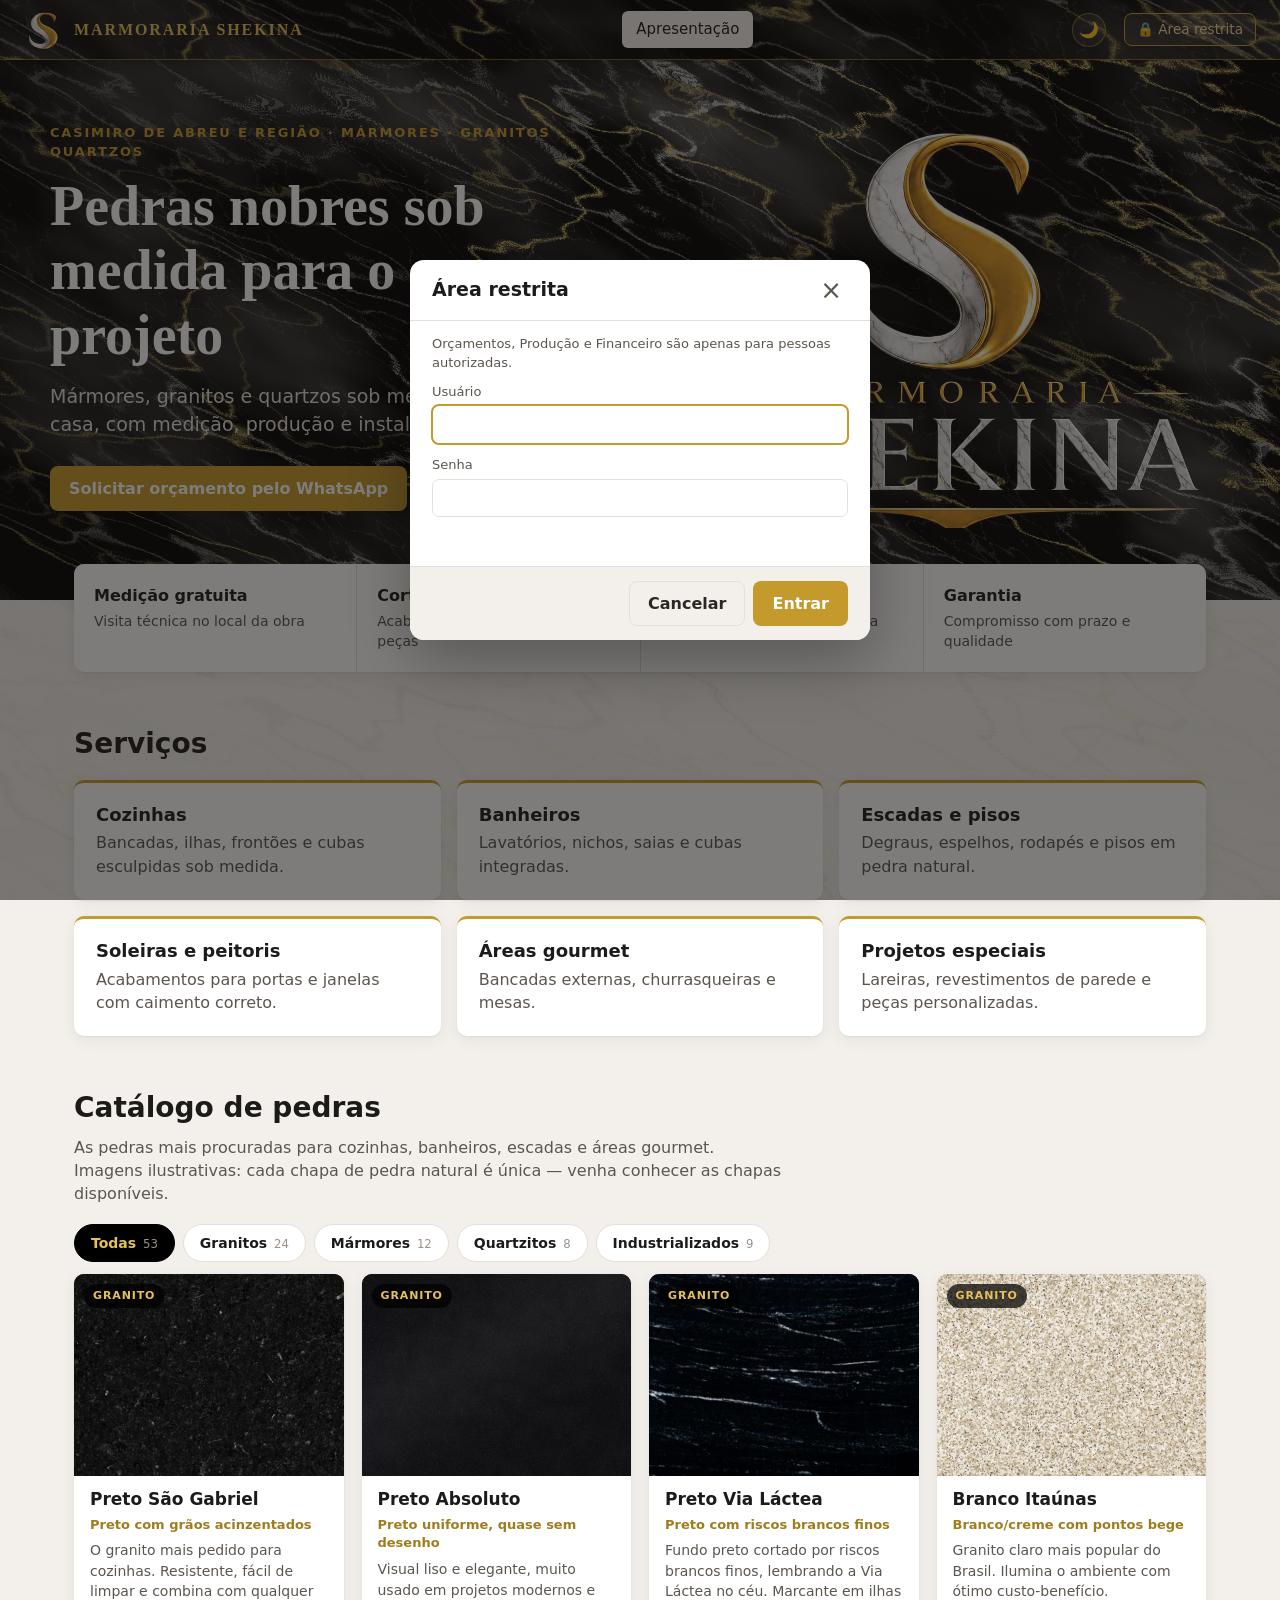
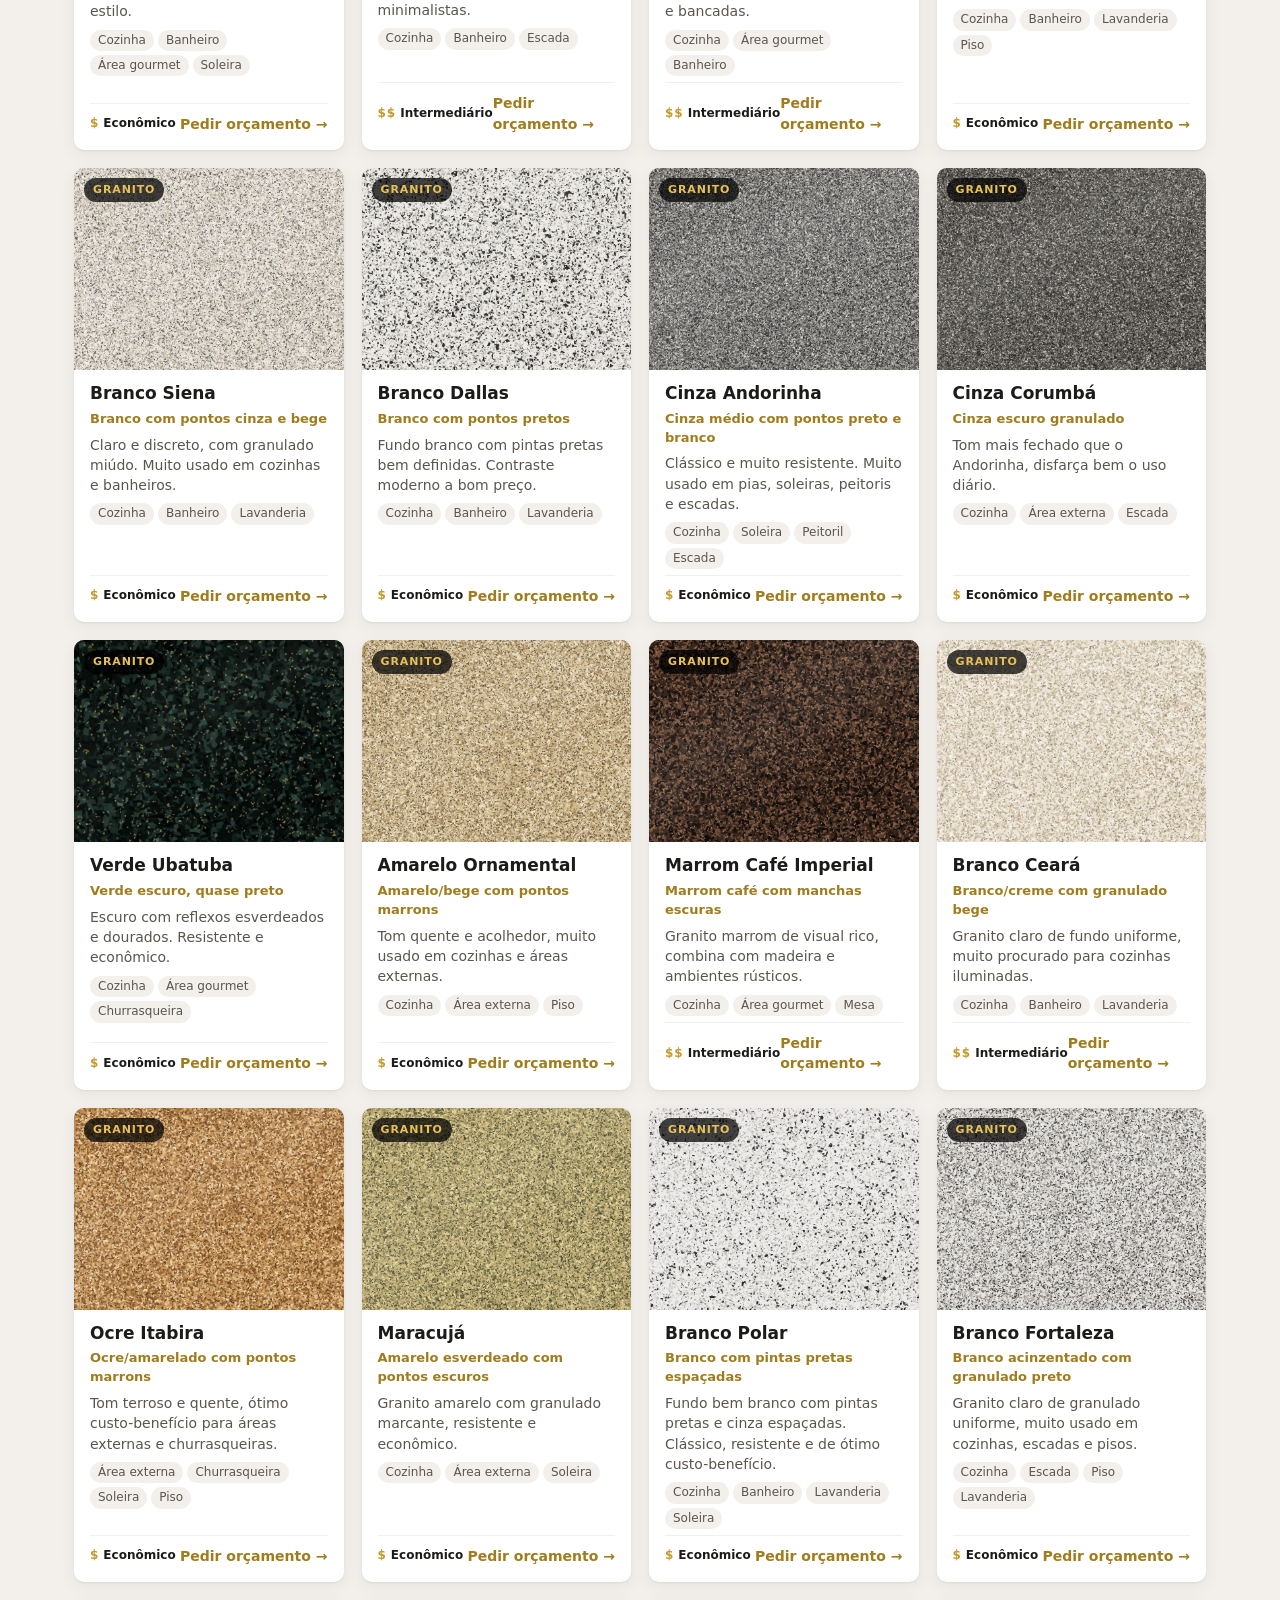
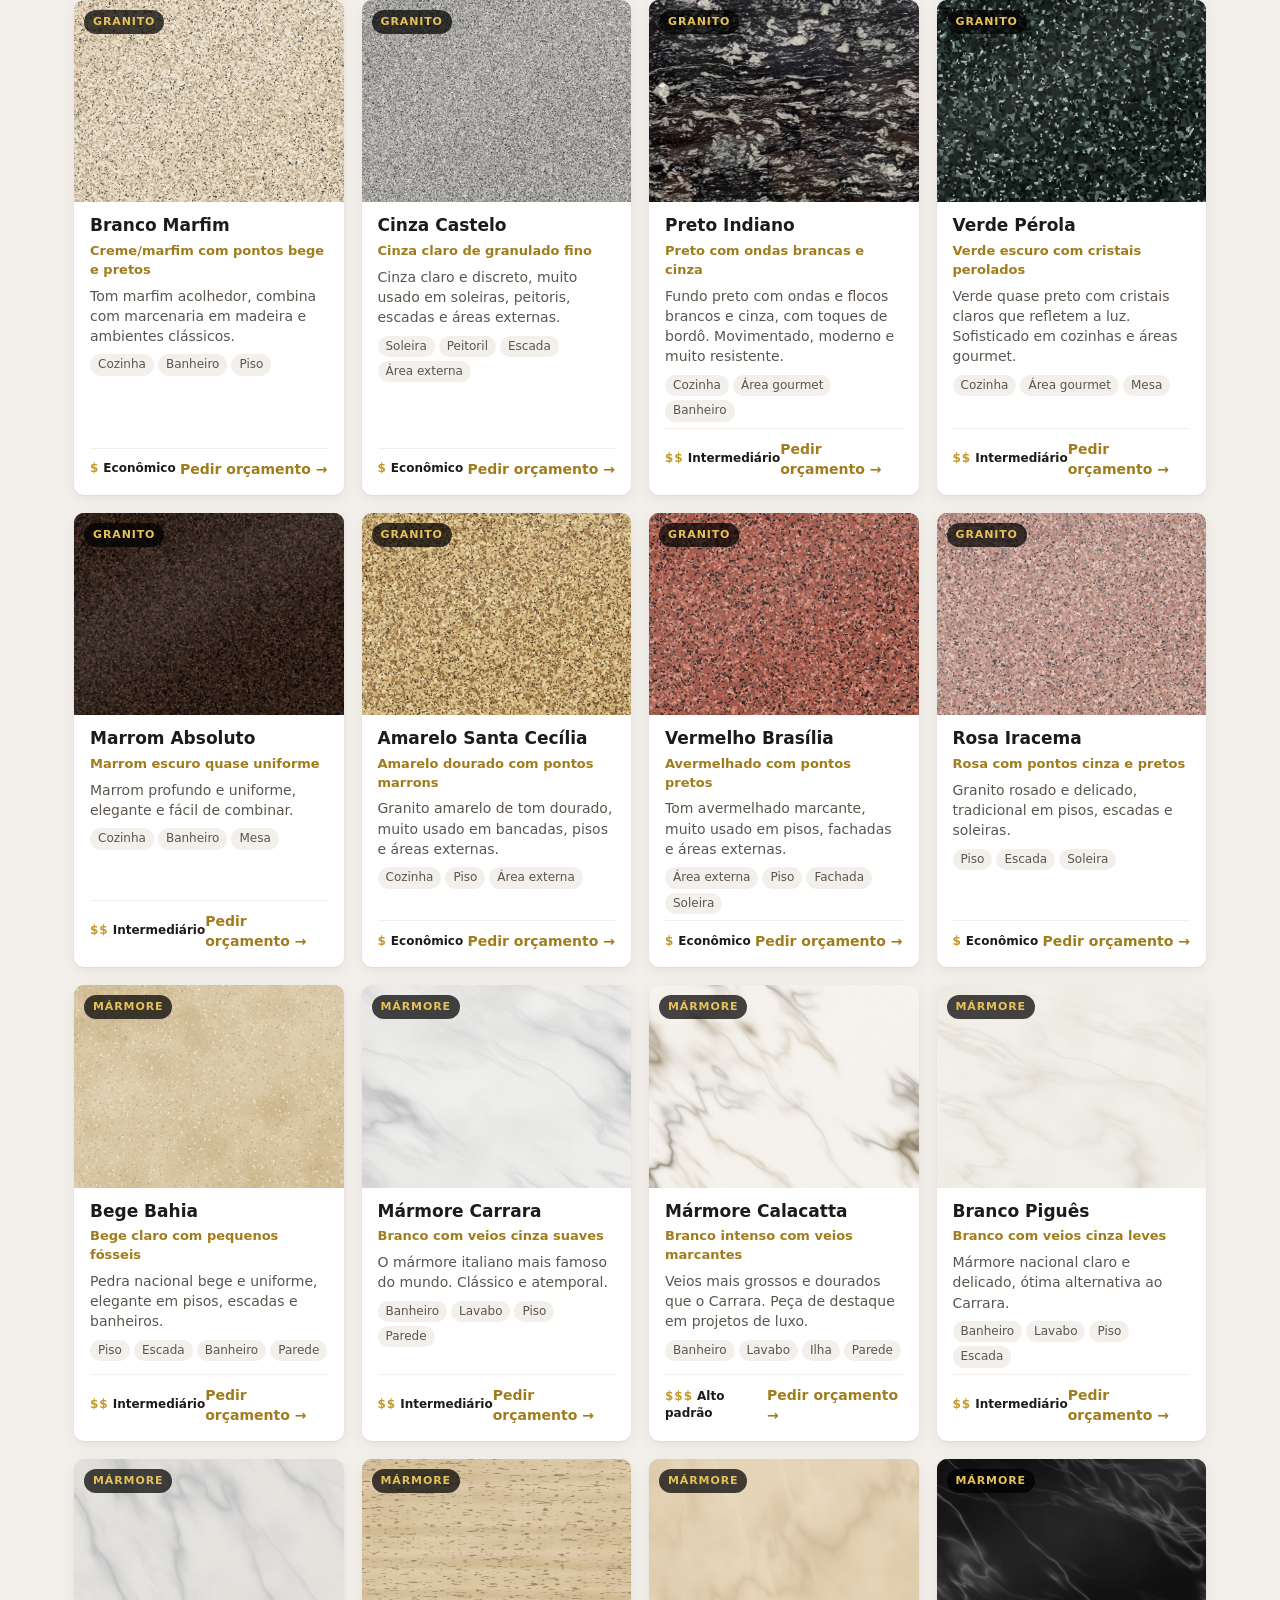
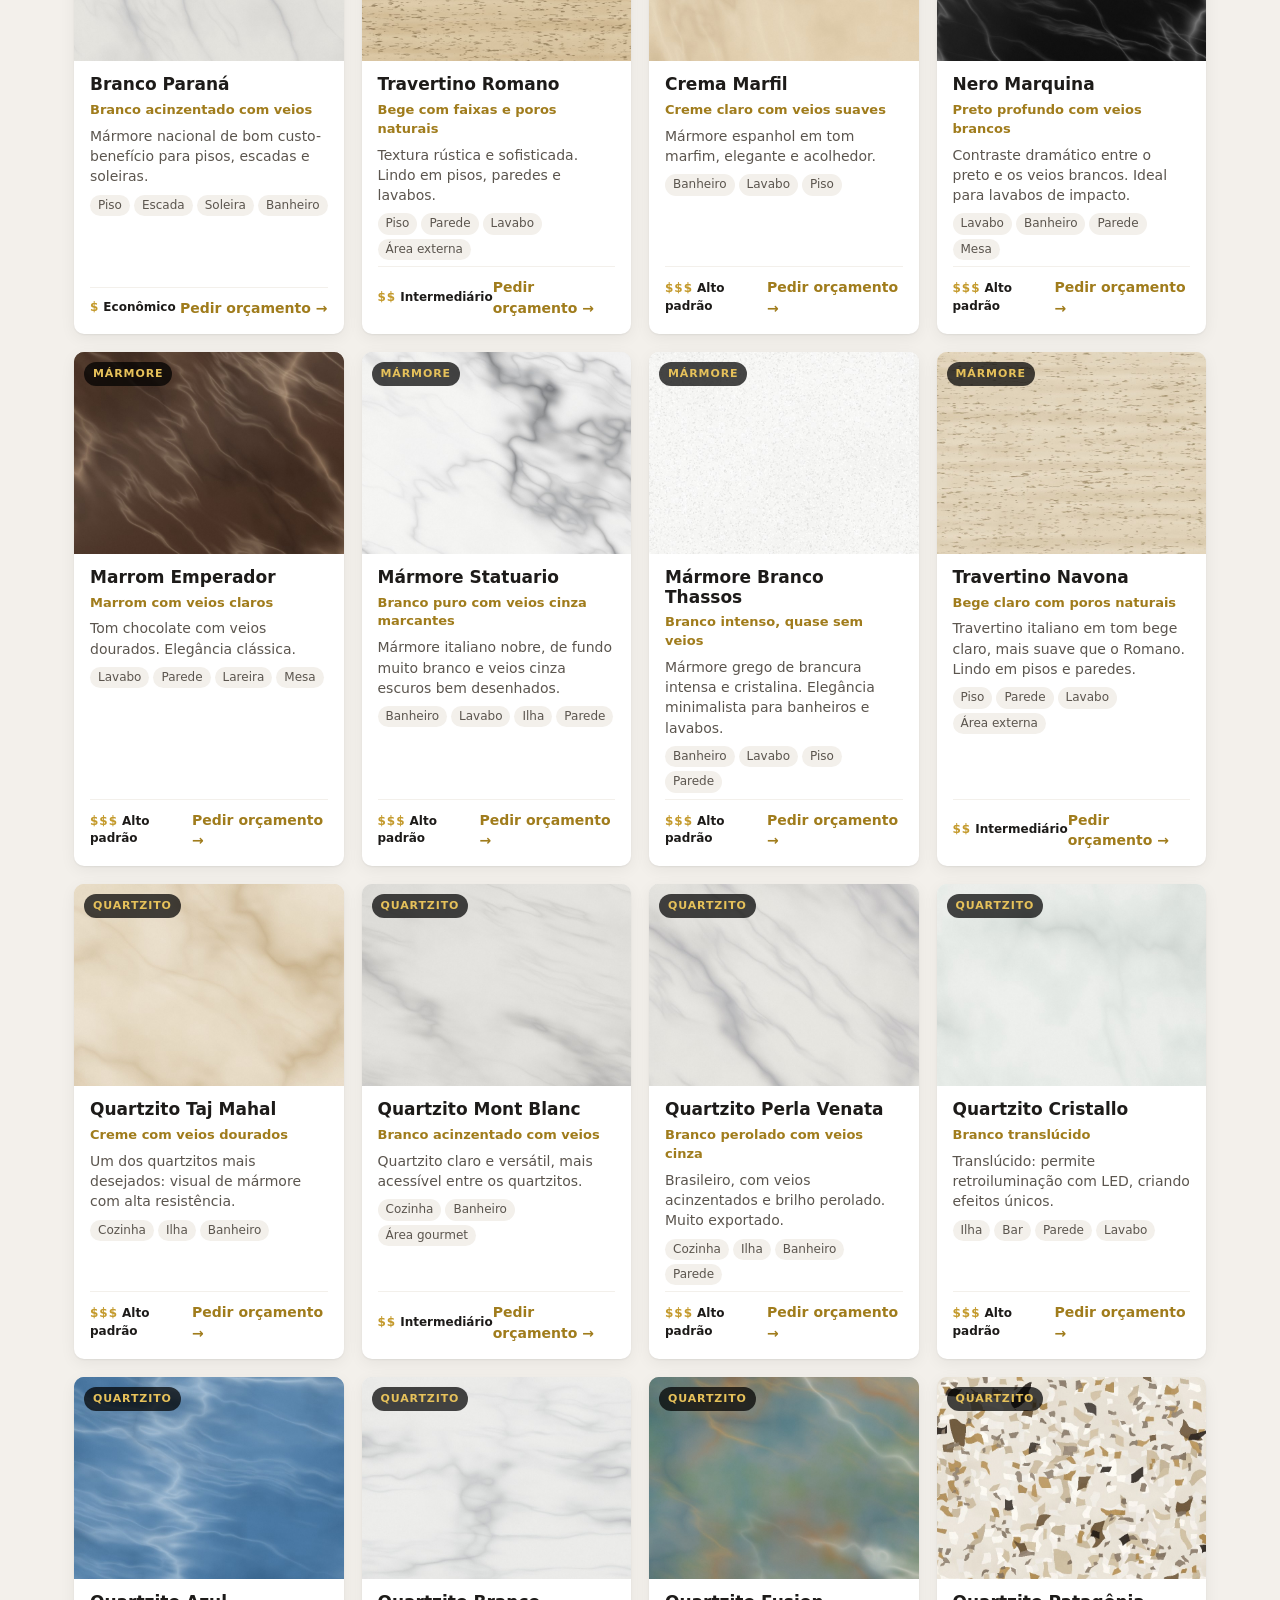
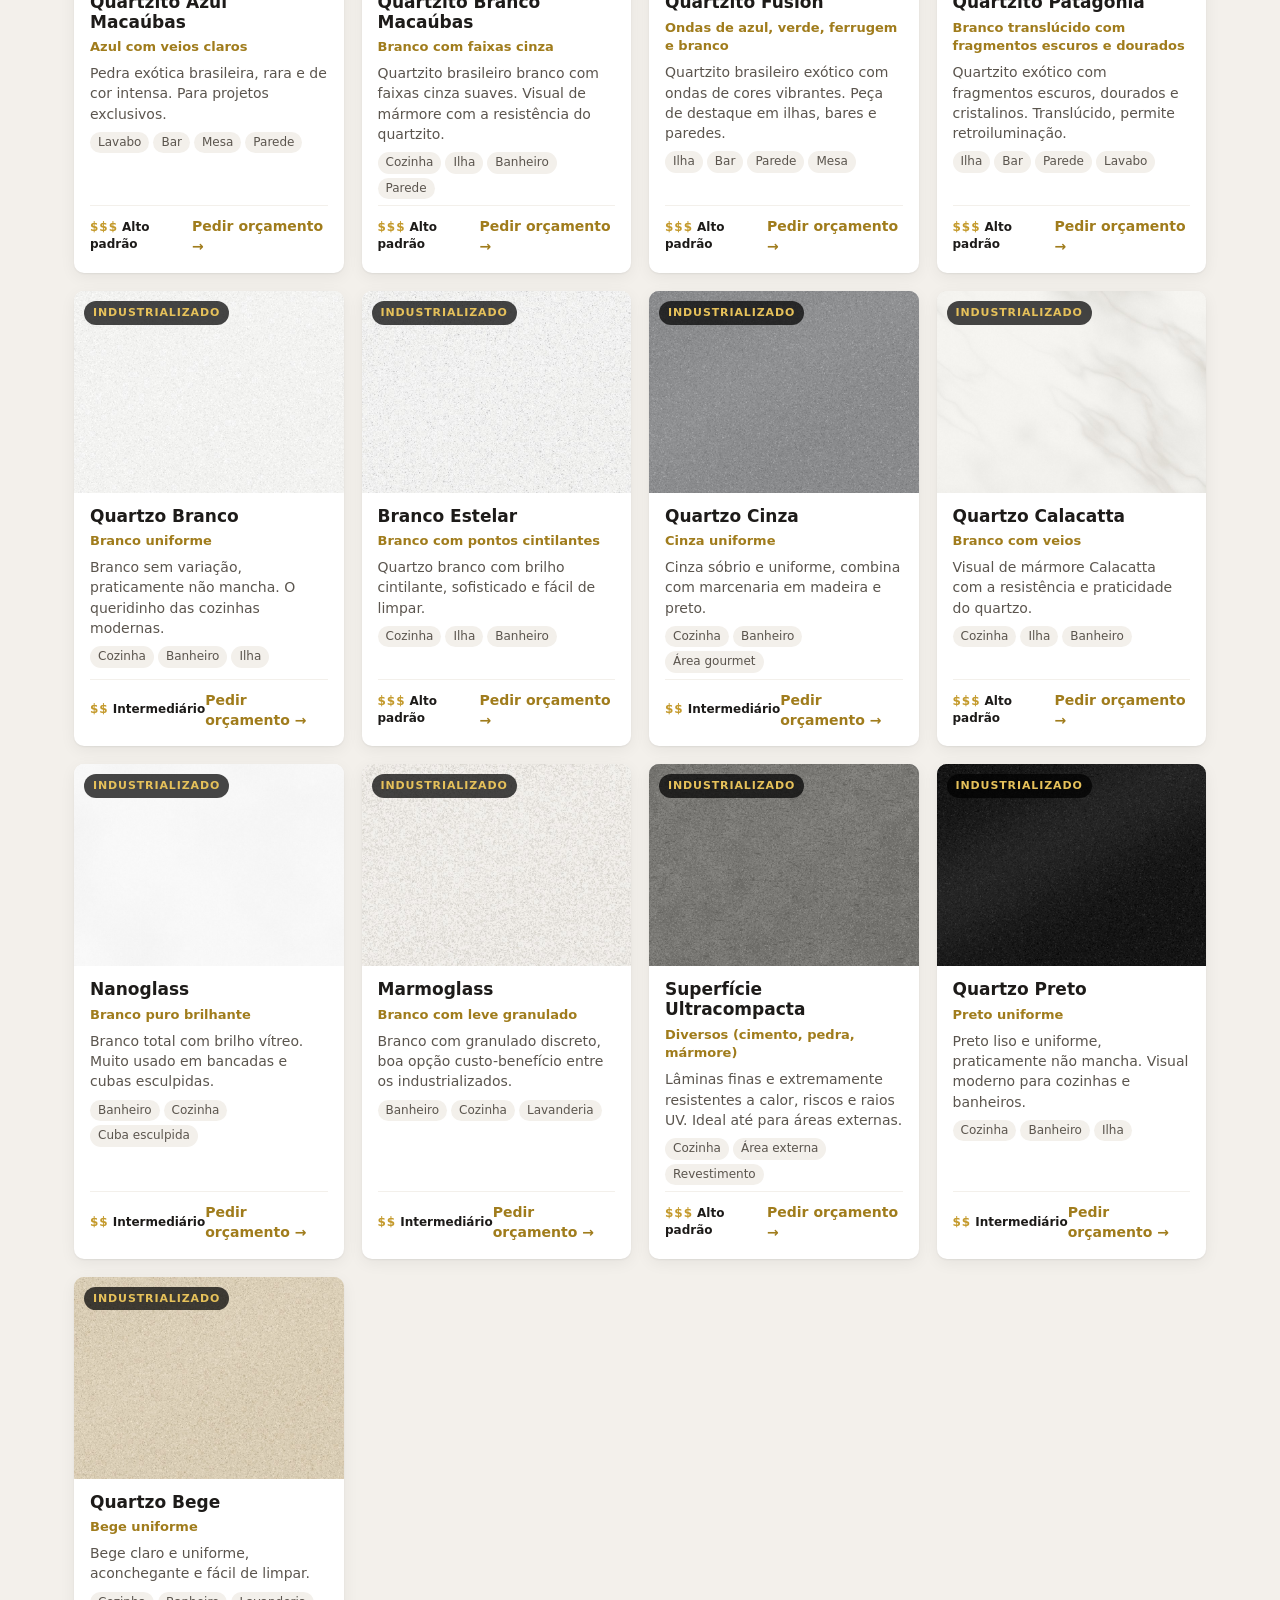
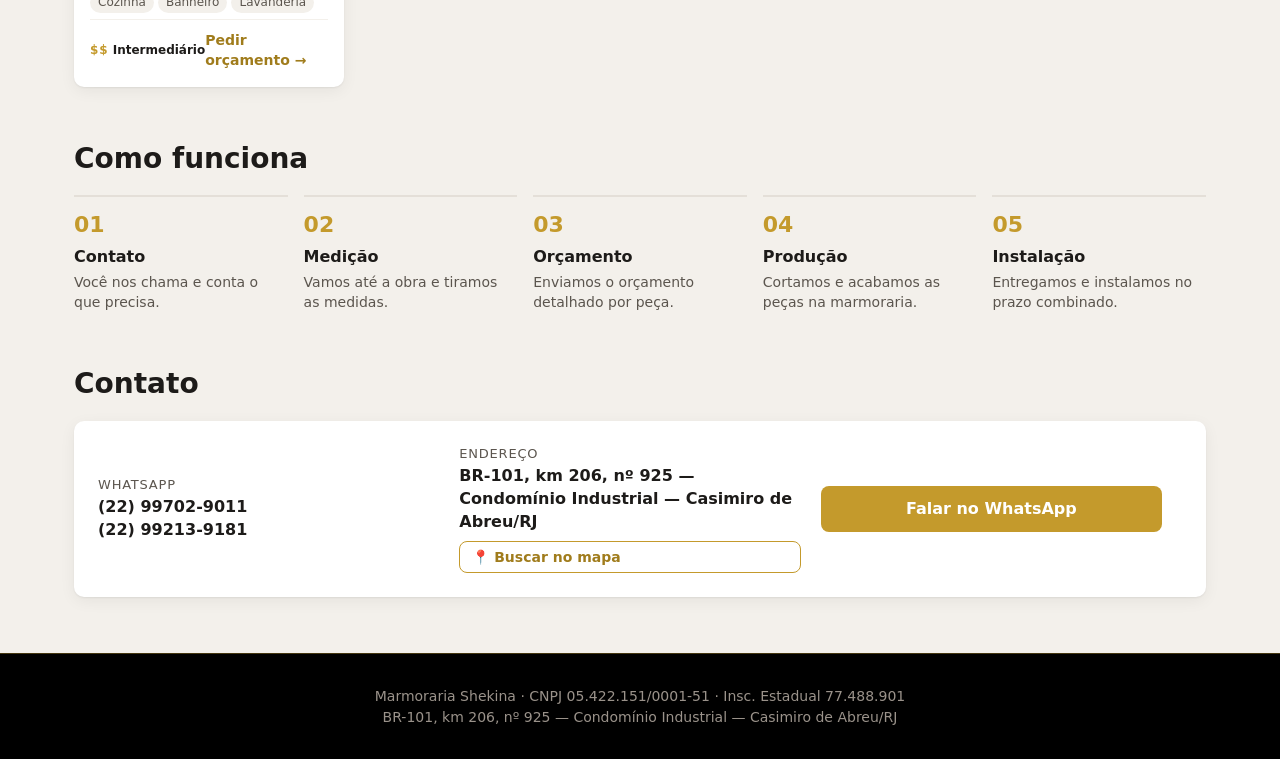
==== sistema/index.html @ dfcdce70 "Serviços interativos com fotos de obras" ====
<!doctype html>
<html lang="pt-BR">
<head>
  <meta charset="utf-8">
  <!-- quem chegar por http:// vai para o endereço seguro (https): o login nunca trafega sem cadeado -->
  <script>if (location.protocol === 'http:' && /marmorariashekina\.com\.br$/.test(location.hostname)) location.replace('https://' + location.host + location.pathname + location.search + location.hash);</script>
  <meta name="viewport" content="width=device-width, initial-scale=1">
  <title>Marmoraria Shekina — Sistema</title>
  <meta name="robots" content="noindex, nofollow">
  <!-- entrada pelo site: já abre a área restrita (pede login se precisar) -->
  <script>
    addEventListener('load', () => {
      if (location.hash) return;
      acessoPronto.then(() => {
        if (location.hash) return;
        if (usuarioAtual()) location.hash = '#orcamentos';
        else pedirLogin('orcamentos');
      });
    });
  </script>
  <!-- versão desta publicação (o publicar.ps1 troca 'dev' pelo número da versão) -->
  <script>window.VERSAO_SISTEMA = '20261118160238';</script>
  <!-- tema claro/escuro: aplica antes de desenhar a página (sem piscar). Sem escolha salva, segue o computador -->
  <script>
    (() => {
      let t = null;
      try { t = localStorage.getItem('marmoraria.tema'); } catch {}
      if (t !== 'claro' && t !== 'escuro') t = matchMedia('(prefers-color-scheme: dark)').matches ? 'escuro' : 'claro';
      document.documentElement.dataset.tema = t;
    })();
  </script>
  <link rel="icon" href="logo-s.png">
  <link rel="stylesheet" href="styles.css?v=20261118160238">
</head>
<body>
  <header class="topbar">
    <div class="brand"><img src="logo-s.png" alt="" class="brand-logo"><span data-cfg="nome"></span></div>
    <nav class="tabs">
      <a href="#apresentacao" data-tab="apresentacao">Apresentação</a>
      <a href="#orcamentos" data-tab="orcamentos" data-restrito hidden>Orçamentos</a>
      <a href="#producao" data-tab="producao" data-restrito hidden>Produção</a>
      <a href="#financeiro" data-tab="financeiro" data-restrito hidden>Financeiro</a>
    </nav>
    <div class="topo-dir">
      <button type="button" class="tema-btn" id="btn-tema" aria-label="Alternar modo claro/escuro"></button>
      <div class="conta" id="conta"></div>
    </div>
  </header>

  <main>
    <!-- ===================== APRESENTAÇÃO ===================== -->
    <section id="apresentacao" class="view">
      <div class="hero">
        <div class="hero-inner">
        <div class="hero-txt">
          <p class="eyebrow">Casimiro de Abreu e região · Mármores · Granitos · Quartzos</p>
          <h1>Pedras nobres sob medida para o seu projeto</h1>
          <p class="lead" data-cfg="slogan"></p>
          <div class="hero-cta">
            <a class="btn btn-gold" data-whatsapp target="_blank" rel="noopener">Solicitar orçamento pelo WhatsApp</a>
            <button class="btn btn-ghost" data-scroll="materiais">Ver materiais</button>
          </div>
        </div>
        <img class="hero-logo" src="logo.jpg" alt="Marmoraria Shekina">
        </div>
      </div>

      <div class="wrap">
        <div class="diferenciais">
          <div><strong>Medição gratuita</strong><span>Visita técnica no local da obra</span></div>
          <div><strong>Corte de precisão</strong><span>Acabamento fino em todas as peças</span></div>
          <div><strong>Instalação própria</strong><span>Equipe treinada e de confiança</span></div>
          <div><strong>Garantia</strong><span>Compromisso com prazo e qualidade</span></div>
        </div>

        <h2 class="sec-title">Serviços</h2>
        <div class="cards">
          <article class="card"><h3>Cozinhas</h3><p>Bancadas, ilhas, frontões e cubas esculpidas sob medida.</p></article>
          <article class="card"><h3>Banheiros</h3><p>Lavatórios, nichos, saias e cubas integradas.</p></article>
          <article class="card"><h3>Escadas e pisos</h3><p>Degraus, espelhos, rodapés e pisos em pedra natural.</p></article>
          <article class="card"><h3>Soleiras e peitoris</h3><p>Acabamentos para portas e janelas com caimento correto.</p></article>
          <article class="card"><h3>Áreas gourmet</h3><p>Bancadas externas, churrasqueiras e mesas.</p></article>
          <article class="card"><h3>Projetos especiais</h3><p>Lareiras, revestimentos de parede e peças personalizadas.</p></article>
        </div>

        <h2 class="sec-title" id="materiais">Catálogo de pedras</h2>
        <p class="sec-sub">As pedras mais procuradas para cozinhas, banheiros, escadas e áreas gourmet. Imagens ilustrativas: cada chapa de pedra natural é única — venha conhecer as chapas disponíveis.</p>
        <div class="chips" id="cat-filtros"></div>
        <p class="cat-info" id="cat-info"></p>
        <div class="catalogo" id="catalogo"></div>

        <h2 class="sec-title">Como funciona</h2>
        <ol class="passos">
          <li><strong>Contato</strong><span>Você nos chama e conta o que precisa.</span></li>
          <li><strong>Medição</strong><span>Vamos até a obra e tiramos as medidas.</span></li>
          <li><strong>Orçamento</strong><span>Enviamos o orçamento detalhado por peça.</span></li>
          <li><strong>Produção</strong><span>Cortamos e acabamos as peças na marmoraria.</span></li>
          <li><strong>Instalação</strong><span>Entregamos e instalamos no prazo combinado.</span></li>
        </ol>

        <h2 class="sec-title">Contato</h2>
        <div class="contato">
          <div><span>WhatsApp</span><div id="lista-whats" class="lista-whats"></div></div>
          <div id="contato-email"><span>E-mail</span><strong data-cfg="email"></strong></div>
          <div><span>Endereço</span><strong data-cfg="endereco"></strong><a class="link-mapa" id="link-mapa-empresa" target="_blank" rel="noopener" title="Abre o endereço no Google Maps">📍 Buscar no mapa</a></div>
          <a class="btn btn-gold" data-whatsapp target="_blank" rel="noopener">Falar no WhatsApp</a>
        </div>
      </div>
      <footer class="rodape"><span data-cfg="nome"></span> · <span data-cfg="cnpj"></span> · <span data-cfg="ie"></span><br><span data-cfg="endereco"></span></footer>
    </section>

    <!-- ===================== ORÇAMENTOS ===================== -->
    <section id="orcamentos" class="view wrap" hidden>
      <div class="page-head">
        <h2>Orçamentos</h2>
        <div class="head-acoes">
          <button class="btn btn-ghost-dark" id="btn-precos">Tabela de preços</button>
          <button class="btn btn-gold" id="btn-novo">+ Novo orçamento</button>
        </div>
      </div>

      <div class="kpis" id="orc-kpis"></div>

      <div class="toolbar">
        <input type="search" id="busca" placeholder="Buscar por cliente ou nº">
        <select id="filtro-status">
          <option value="">Todos os status</option>
          <option value="pendente">Em aberto</option>
          <option value="vendido">Vendidos</option>
          <option value="recusado">Recusados</option>
        </select>
      </div>

      <div class="table-wrap">
        <table class="tabela">
          <thead><tr><th>Nº</th><th>Cliente</th><th>Data</th><th>Validade</th><th class="num">Valor</th><th>Status</th><th></th></tr></thead>
          <tbody id="orc-body"></tbody>
        </table>
      </div>

      <div class="backup">
        <button class="btn btn-ghost-dark" id="btn-exportar">Exportar backup</button>
        <label class="btn btn-ghost-dark">Importar backup<input type="file" id="inp-importar" accept=".json" hidden></label>
      </div>
    </section>

    <!-- ===================== PRODUÇÃO ===================== -->
    <section id="producao" class="view wrap wrap-largo" hidden>
      <div class="page-head">
        <h2>Produção <small>— obras vendidas</small></h2>
        <label class="check"><input type="checkbox" id="prod-instaladas"> Mostrar obras instaladas</label>
      </div>
      <div class="kanban" id="kanban"></div>
    </section>

    <!-- ===================== FINANCEIRO ===================== -->
    <section id="financeiro" class="view wrap" hidden>
      <div class="page-head">
        <h2>Financeiro <small>— apenas obras vendidas</small></h2>
        <div class="periodo">
          <label>Período <input type="month" id="fin-mes"></label>
          <button class="btn-sm" id="fin-limpar">Todo o período</button>
        </div>
      </div>

      <div class="kpis" id="fin-kpis"></div>

      <h3 class="sub-title">Obras vendidas</h3>
      <div class="table-wrap">
        <table class="tabela">
          <thead><tr><th>Nº</th><th>Cliente</th><th>Venda</th><th>Entrega</th><th class="num">Valor</th><th class="num">Recebido</th><th class="num">Saldo</th><th>Obra</th><th></th></tr></thead>
          <tbody id="fin-body"></tbody>
        </table>
      </div>

      <h3 class="sub-title">Parcelas a receber</h3>
      <div class="table-wrap">
        <table class="tabela">
          <thead><tr><th>Vencimento</th><th>Cliente</th><th>Parcela</th><th class="num">Valor</th><th></th></tr></thead>
          <tbody id="receber-body"></tbody>
        </table>
      </div>
    </section>
  </main>

  <!-- ===================== DIALOG: ORÇAMENTO ===================== -->
  <dialog id="dlg-orc" class="dlg dlg-lg">
    <form id="form-orc">
      <header class="dlg-head"><h3 id="orc-titulo">Novo orçamento</h3><button type="button" class="x" data-fechar>×</button></header>
      <div class="dlg-body">
        <fieldset>
          <legend>Cliente</legend>
          <div class="grid4">
            <label class="span2">Nome *<input id="c-nome" required></label>
            <label>Telefone<input id="c-telefone"></label>
            <label>E-mail<input id="c-email" type="email"></label>
          </div>
          <div class="end-titulo"><strong>Endereço da obra</strong>
            <button type="button" class="btn-sm btn-mapa" id="btn-mapa" title="Abre o endereço no Google Maps">📍 Abrir no mapa</button>
            <small id="end-msg"></small></div>
          <div class="grid4 end-grid">
            <label>CEP<input id="e-cep" inputmode="numeric" maxlength="9" placeholder="28860-000"></label>
            <label class="span2">Rua / Estrada<input id="e-rua" placeholder="Ex.: Rua das Palmeiras"></label>
            <label>Número<input id="e-numero" placeholder="Ex.: 120 ou s/n"></label>
            <label>Complemento<input id="e-complemento" placeholder="Casa, apto, lote, quadra…"></label>
            <label>Bairro<input id="e-bairro"></label>
            <label>Cidade<input id="e-cidade" placeholder="Casimiro de Abreu"></label>
            <label>UF<input id="e-uf" maxlength="2" placeholder="RJ"></label>
            <label class="span2">Ponto de referência<input id="e-referencia" placeholder="Ex.: em frente à padaria, portão azul"></label>
            <label class="span2">Localização (link do Google Maps ou WhatsApp, opcional)<input id="e-link" placeholder="Cole aqui o link da localização enviada pelo cliente"></label>
          </div>
        </fieldset>

        <fieldset>
          <legend>Peças e serviços</legend>
          <p class="dica">O preço por m² vem da tabela ao escolher o material. Em Acabamento (Boleado, Meia esquadria) marque os lados — frente e fundo usam o comprimento, laterais a largura — e os metros são calculados sozinhos. Tudo pode ser alterado em cada item.</p>
          <div class="table-wrap">
            <table class="tabela itens">
              <thead><tr><th title="Quantidade de peças com o mesmo tamanho">Qtd.</th><th>Descrição</th><th>Material</th><th>Cobrança</th><th>Compr. (m)</th><th>Larg. (m)</th><th>Acabamento</th><th>Cuba</th><th>Preço unit.</th><th class="num">Medida</th><th class="num">Total</th><th></th></tr></thead>
              <tbody id="itens-body"></tbody>
            </table>
          </div>
          <button type="button" class="btn-sm" id="btn-add-item">+ Adicionar item</button>        </fieldset>

        <fieldset>
          <legend>Condições</legend>
          <div class="grid4">
            <label>Data<input id="o-data" type="date" required></label>
            <label>Válido até<input id="o-validade" type="date"></label>
            <label>Prazo de entrega<input id="o-prazo" placeholder="ex.: 15 dias úteis"></label>
            <label>Desconto (R$)<input id="o-desconto" type="number" min="0" step="0.01"></label>
            <label title="Desconto oferecido se o cliente pagar tudo à vista. Aparece no orçamento impresso junto do valor normal.">Desconto à vista (%)<input id="o-desc-avista" type="number" min="0" max="100" step="0.5" placeholder="ex.: 5"></label>
            <label class="span4">Observações<textarea id="o-obs" rows="2" placeholder="Ex.: não inclui retirada de pedra antiga"></textarea></label>
          </div>
        </fieldset>
      </div>
      <footer class="dlg-foot">
        <div class="totais">Subtotal <strong id="t-sub"></strong> · Desconto <strong id="t-desc"></strong> · Total <strong class="t-total" id="t-total"></strong><span id="t-avista-wrap" hidden> · À vista <strong class="t-total" id="t-avista"></strong></span></div>
        <div><button type="button" class="btn btn-ghost-dark" data-fechar>Cancelar</button><button class="btn btn-gold">Salvar orçamento</button></div>
      </footer>
    </form>
  </dialog>

  <!-- ===================== DIALOG: TABELA DE PREÇOS ===================== -->
  <!-- ===================== ACESSO RESTRITO ===================== -->
  <dialog id="dlg-login" class="dlg dlg-sm">
    <form id="form-login">
      <header class="dlg-head"><h3 id="login-titulo">Área restrita</h3><button type="button" class="x" data-fechar>×</button></header>
      <div class="dlg-body">
        <p class="dica" id="login-dica">Orçamentos, Produção e Financeiro são apenas para pessoas autorizadas.</p>
        <label>Usuário<input id="login-nome" autocomplete="username" required></label>
        <label>Senha<input id="login-senha" type="password" autocomplete="current-password" required></label>
        <p class="login-erro" id="login-erro"></p>
      </div>
      <footer class="dlg-foot"><span></span>
        <div><button type="button" class="btn btn-ghost-dark" data-fechar>Cancelar</button><button class="btn btn-gold" id="login-btn">Entrar</button></div>
      </footer>
    </form>
  </dialog>

  <dialog id="dlg-usuarios" class="dlg dlg-sm">
    <div>
      <header class="dlg-head"><h3>Usuários autorizados</h3><button type="button" class="x" data-fechar>×</button></header>
      <div class="dlg-body">
        <ul class="lista-usuarios" id="lista-usuarios"></ul>
        <fieldset>
          <legend>Novo usuário</legend>
          <form id="form-novo-usuario" class="grid2">
            <label>Nome de usuário<input id="nu-nome" required autocomplete="off"></label>
            <label>Senha (mín. 8)<input id="nu-senha" type="password" minlength="8" required autocomplete="new-password"></label>
            <div><button class="btn-sm btn-ok">+ Adicionar usuário</button></div>
          </form>
        </fieldset>
        <fieldset>
          <legend>Trocar minha senha</legend>
          <form id="form-trocar-senha" class="grid2">
            <label>Senha atual<input id="ts-atual" type="password" required autocomplete="current-password"></label>
            <label>Nova senha (mín. 8)<input id="ts-nova" type="password" minlength="8" required autocomplete="new-password"></label>
            <div><button class="btn-sm">Trocar senha</button></div>
          </form>
        </fieldset>
      </div>
    </div>
  </dialog>

  <dialog id="dlg-precos" class="dlg">
    <form id="form-precos">
      <header class="dlg-head"><h3>Tabela de preços</h3><button type="button" class="x" data-fechar>×</button></header>
      <div class="dlg-body">
        <p class="dica">Esses valores entram automaticamente nos orçamentos. Alterações aqui valem para os próximos itens — orçamentos já feitos continuam com o preço que tinham.</p>
        <div class="table-wrap">
          <table class="tabela itens precos">
            <thead><tr><th>Material / acabamento</th><th>Cobrança</th><th>Preço (R$)</th><th></th></tr></thead>
            <tbody id="precos-body"></tbody>
          </table>
        </div>
        <button type="button" class="btn-sm" id="btn-add-preco">+ Adicionar</button>
      </div>
      <footer class="dlg-foot">
        <span></span>
        <div><button type="button" class="btn btn-ghost-dark" data-fechar>Cancelar</button><button class="btn btn-gold">Salvar preços</button></div>
      </footer>
    </form>
  </dialog>

  <!-- ===================== DIALOG: CONFIRMAR VENDA ===================== -->
  <dialog id="dlg-venda" class="dlg">
    <form id="form-venda">
      <header class="dlg-head"><h3>Confirmar venda</h3><button type="button" class="x" data-fechar>×</button></header>
      <div class="dlg-body">
        <div class="resumo-venda" id="venda-resumo"></div>
        <div class="grid2">
          <label>Data da venda<input id="v-data" type="date" required></label>
          <label>Forma de pagamento
            <select id="v-forma">
              <option>PIX</option><option>Dinheiro</option><option>Cartão de crédito</option>
              <option>Cartão de débito</option><option>Boleto</option><option>Transferência</option><option>Cheque</option>
            </select>
          </label>
          <label>Entrada (R$)
            <span class="inline"><input id="v-entrada" type="number" min="0" step="0.01"><button type="button" class="btn-sm" id="v-avista">À vista</button></span>
          </label>
          <label class="check span2" id="v-avista-desc-wrap" hidden><input type="checkbox" id="v-avista-desc"> <span id="v-avista-desc-txt"></span></label>
          <label class="check"><input type="checkbox" id="v-entrada-paga" checked> Entrada já recebida</label>
          <label>Parcelas do saldo<input id="v-parcelas" type="number" min="0" max="48" step="1"></label>
          <label>1º vencimento<input id="v-venc" type="date"></label>
          <label class="span2">Previsão de entrega/instalação<input id="v-entrega" type="date"></label>
        </div>
        <div class="preview-parcelas" id="v-preview"></div>
        <label class="check confirmacao"><input type="checkbox" id="v-ok" required> Confirmo que o cliente aprovou este orçamento e a venda foi fechada. A obra será enviada ao Financeiro.</label>
      </div>
      <footer class="dlg-foot">
        <span class="erro" id="v-erro"></span>
        <div><button type="button" class="btn btn-ghost-dark" data-fechar>Cancelar</button><button class="btn btn-ok">Confirmar venda</button></div>
      </footer>
    </form>
  </dialog>

  <!-- ===================== DIALOG: OBRA (FINANCEIRO) ===================== -->
  <dialog id="dlg-obra" class="dlg">
    <header class="dlg-head"><h3 id="obra-titulo"></h3><button type="button" class="x" data-fechar>×</button></header>
    <div class="dlg-body" id="obra-body"></div>
    <footer class="dlg-foot">
      <button type="button" class="btn btn-danger" id="btn-cancelar-venda">Cancelar venda</button>
      <button type="button" class="btn btn-ghost-dark" data-fechar>Fechar</button>
    </footer>
  </dialog>

  <!-- ===================== DIALOG: DESENHO TÉCNICO ===================== -->
  <dialog id="dlg-desenho" class="dlg dlg-full">
    <header class="dlg-head">
      <h3 id="des-titulo"></h3>
      <div class="des-topo">
        <button type="button" class="btn-sm btn-3d" id="des-3d">Ver em 3D</button>
        <button type="button" class="btn-sm" id="des-png">Baixar imagem (WhatsApp)</button>
        <button type="button" class="btn-sm btn-ok" id="des-imprimir">Imprimir ordem de produção</button>
        <button type="button" class="x" data-fechar>×</button>
      </div>
    </header>
    <div class="des-layout">
      <aside class="des-ferramentas" id="des-ferramentas">
        <button data-ferr="mover" title="Mover / editar medidas">✥<span>Mover</span></button>
        <button data-ferr="peca" title="Peça retangular">▭<span>Peça</span></button>
        <button data-ferr="recorte" title="Recorte de cuba, cooktop...">⬚<span>Recorte</span></button>
        <button data-ferr="linha" title="Linha">╱<span>Linha</span></button>
        <button data-ferr="cota" title="Cota de medida">↔<span>Cota</span></button>
        <button data-ferr="circulo" title="Furo / círculo">◯<span>Furo</span></button>
        <button data-ferr="texto" title="Texto">T<span>Texto</span></button>
        <button data-ferr="livre" title="Lápis (mão livre)">✎<span>Lápis</span></button>
        <button data-ferr="borracha" title="Apagar forma">⌫<span>Apagar</span></button>
        <button data-ferr="borda" title="Acabamento na borda da peça">▬<span>Borda</span></button>
        <select id="des-borda-tipo" class="des-borda-tipo" title="Acabamento usado pela ferramenta Borda"></select>
        <label class="des-saia" id="des-saia-wrap" title="Altura da saia da meia esquadria">Saia (cm)
          <input type="number" id="des-saia" value="4" min="1" step="0.5"></label>
        <button data-ferr="espelho" title="Espelho (frontão) na parede, no lado da peça">▤<span>Espelho</span></button>
        <label class="des-saia" title="Altura do espelho">Altura (cm)
          <input type="number" id="des-espelho-alt" value="10" min="1" step="0.5"></label>
        <button data-ferr="pedra" title="Aplicar a pedra escolhida na peça">◩<span>Pintar pedra</span></button>
        <hr>
        <button data-cmd="desfazer" title="Desfazer (Ctrl+Z)">↶<span>Desfazer</span></button>
        <button data-cmd="gerar" title="Criar peças a partir do orçamento">⚡<span>Peças do orçamento</span></button>
        <button data-cmd="limpar" title="Limpar folha">🗑<span>Limpar</span></button>
        <label class="des-snap" title="Encaixar na grade a cada 5 cm"><input type="checkbox" id="des-snap" checked> Grade 5cm</label>
      </aside>
      <div class="des-area">
        <div class="des-barra">
          <div class="des-folhas" id="des-folhas"></div>
          <label class="des-pedra" title="Pedra das peças novas e da ferramenta Pintar pedra">
            <span class="des-pedra-cor" id="des-pedra-cor"></span>Pedra
            <select id="des-pedra"></select>
          </label>
        </div>
        <div class="des-canvas"><svg id="des-svg" xmlns="http://www.w3.org/2000/svg" font-family="Arial, Helvetica, sans-serif"></svg></div>
        <div class="des-status" id="des-status"></div>
      </div>
      <aside class="des-lateral">
        <h4>Peças do orçamento</h4>
        <ul class="des-pecas" id="des-pecas"></ul>
        <h4>Observações para produção</h4>
        <textarea id="des-obs" rows="4" placeholder="Ex.: borda meia-esquadria na frente, saia de 4 cm, furo de torneira à direita, conferir nível da parede..."></textarea>
        <h4>Fotos / croquis</h4>
        <label class="btn-sm des-add-foto">+ Adicionar foto<input type="file" id="des-foto" accept="image/*" multiple hidden></label>
        <div class="des-fotos" id="des-fotos"></div>
      </aside>
    </div>
  </dialog>

  <!-- ===================== DIALOG: VISUALIZAÇÃO 3D ===================== -->
  <dialog id="dlg-3d" class="dlg dlg-full">
    <header class="dlg-head">
      <h3 id="v3d-titulo">Visualização 3D</h3>
      <div class="des-topo">
        <label class="inline-lbl">Espessura da pedra
          <select id="v3d-esp"><option value="2">2 cm</option><option value="3">3 cm</option></select>
        </label>
        <label class="check"><input type="checkbox" id="v3d-girar"> Girar</label>
        <button type="button" class="btn-sm" id="v3d-reset">Centralizar</button>
        <button type="button" class="btn-sm" id="v3d-foto">Baixar imagem</button>
        <button type="button" class="x" data-fechar>×</button>
      </div>
    </header>
    <div class="v3d-area" id="v3d-area">
      <p class="v3d-dica">Arraste para girar · roda do mouse para aproximar · botão direito para arrastar</p>
    </div>
  </dialog>

  <div id="toast"></div>
  <div id="print-area"></div>

  <datalist id="dl-descricoes">
    <option>Bancada de cozinha</option><option>Bancada de banheiro</option><option>Ilha</option>
    <option>Frontão / rodabanca</option><option>Saia</option><option>Soleira</option><option>Peitoril</option>
    <option>Degrau de escada</option><option>Espelho de escada</option><option>Cuba esculpida</option>
    <option>Recorte de cuba</option><option>Recorte de cooktop</option><option>Mesa</option>
    <option>Churrasqueira</option><option>Nicho</option><option>Instalação</option><option>Frete</option>
  </datalist>
  <datalist id="dl-materiais"></datalist>

  <script src="vendor/supabase.js"></script>
  <!-- ?v= força o navegador a baixar a versão nova depois de cada publicação -->
  <script src="avisos.js?v=20261118160238"></script>
  <script src="acesso.js?v=20261118160238"></script>
  <script src="catalogo.js?v=20261118160238"></script>
  <script src="app.js?v=20261118160238"></script>
  <script src="producao.js?v=20261118160238"></script>
  <script src="v3d.js?v=20261118160238"></script>
</body>
</html>
---- sistema/styles.css ----
:root {
  --pedra-900: #1d1b19;
  --pedra-800: #2a2724;
  --pedra-600: #5b554e;
  --pedra-400: #9a928a;
  --pedra-200: #e4dfd8;
  --pedra-100: #f3f0eb;
  --branco: #fff;
  --ouro: #c49a2c;
  --ouro-escuro: #a07c1c;
  --ouro-claro: #e6c15a;
  --verde: #2f7d4f;
  --verde-claro: #e2f1e7;
  --vermelho: #b3412f;
  --vermelho-claro: #f7e3df;
  --azul-claro: #e5edf6;
  --azul: #2e5b8a;
  --raio: 10px;
  --sombra: 0 1px 2px rgba(0,0,0,.06), 0 4px 16px rgba(0,0,0,.06);
}

* { box-sizing: border-box; }
[hidden] { display: none !important; }
html, body { margin: 0; }
body {
  font-family: "Segoe UI", system-ui, -apple-system, Roboto, Arial, sans-serif;
  color: var(--pedra-900);
  background-color: var(--pedra-100);
  /* mármore claro/escuro gerado pelo app.js (aplicarFundoMarmore) */
  background-image: var(--fundo-claro, none);
  background-size: cover;
  background-position: center;
  background-attachment: fixed;
  line-height: 1.45;
}
h1, h2, h3 { line-height: 1.15; margin: 0; }
input, select, textarea, button { font: inherit; color: inherit; }

/* ---------- topo ---------- */
.topbar {
  position: sticky; top: 0; z-index: 10;
  display: flex; align-items: center; justify-content: space-between; gap: 16px;
  padding: 0 24px; height: 60px;
  background-color: #000; color: #f3f0eb;
  /* mármore preto aplicado pelo app.js (aplicarFundoMarmore) */
  background-size: cover; background-position: center 40%;
  border-bottom: 1px solid rgba(196,154,44,.55);
  box-shadow: 0 2px 10px rgba(0,0,0,.25);
}
.brand { display: flex; align-items: center; gap: 10px; font-weight: 600; letter-spacing: .12em; text-transform: uppercase; font-family: Georgia, "Times New Roman", serif; color: var(--ouro-claro); }
.brand-logo { width: 40px; height: 40px; object-fit: contain; mix-blend-mode: lighten; }
.tabs { display: flex; gap: 4px; }
.tabs a {
  color: var(--pedra-400); text-decoration: none; padding: 8px 14px; border-radius: 6px; font-size: 15px;
}
.tabs a:hover { color: #f3f0eb; }
.tabs a.ativo { color: var(--pedra-900); background: var(--pedra-100); }

.wrap { max-width: 1180px; margin: 0 auto; padding: 0 24px; }
.view.wrap { padding-top: 28px; padding-bottom: 48px; }

/* ---------- botões ---------- */
.btn {
  display: inline-flex; align-items: center; justify-content: center; gap: 6px;
  padding: 10px 18px; border-radius: 8px; border: 1px solid transparent;
  font-weight: 600; text-decoration: none; cursor: pointer; white-space: nowrap;
}
.btn-gold { background: var(--ouro); color: #fff; }
.btn-gold:hover { background: var(--ouro-escuro); }
.btn-ok { background: var(--verde); color: #fff; }
.btn-ok:hover { filter: brightness(.92); }
.btn-danger { background: transparent; color: var(--vermelho); border-color: var(--vermelho); }
.btn-ghost { background: transparent; color: #fff; border-color: rgba(255,255,255,.5); }
.btn-ghost-dark { background: transparent; color: var(--pedra-800); border-color: var(--pedra-200); }
.btn-ghost-dark:hover { background: var(--pedra-100); }
.btn-sm {
  padding: 5px 10px; font-size: 13px; border-radius: 6px; cursor: pointer;
  border: 1px solid var(--pedra-200); background: var(--branco);
}
.btn-sm:hover { border-color: var(--pedra-400); }
.btn-sm.btn-ok { background: var(--verde); color: #fff; border-color: var(--verde); }
.btn-sm.btn-danger { color: var(--vermelho); border-color: var(--vermelho-claro); }

/* ---------- apresentação ---------- */
.hero {
  position: relative; overflow: hidden;
  padding: 48px 24px 72px;
  color: #fff;
  background-color: #000; background-size: cover; background-position: center;
}
/* reflexo de luz passando pela pedra polida */
.hero::before {
  content: ""; position: absolute; inset: 0; pointer-events: none;
  background: linear-gradient(105deg, transparent 42%, rgba(255,236,190,.09) 50%, transparent 58%);
  background-size: 260% 100%;
  animation: brilho-pedra 10s ease-in-out infinite;
}
@keyframes brilho-pedra { from { background-position: 140% 0; } to { background-position: -40% 0; } }
@media (prefers-reduced-motion: reduce) { .hero::before { animation: none; display: none; } }
.hero-inner {
  position: relative; /* sem z-index: permite a logo se misturar (lighten) com o mármore */
  max-width: 1180px; margin: 0 auto;
  display: grid; grid-template-columns: 1.1fr 1fr; gap: 32px; align-items: center;
}
.hero-logo { width: 100%; max-width: 520px; justify-self: center; display: block; mix-blend-mode: lighten; }
.eyebrow { color: var(--ouro); text-transform: uppercase; letter-spacing: .14em; font-size: 13px; font-weight: 600; margin: 0 0 12px; }
.hero h1 { font-size: clamp(34px, 5vw, 56px); font-weight: 700; max-width: 16ch; font-family: Georgia, "Times New Roman", serif; }
.lead { font-size: 19px; color: #e4dfd8; /* fixo: fica sobre o mármore preto nos dois modos */ max-width: 46ch; margin: 16px 0 28px; }
.hero-cta { display: flex; flex-wrap: wrap; gap: 12px; }

.diferenciais {
  display: grid; grid-template-columns: repeat(4, 1fr); gap: 1px;
  background: var(--pedra-200); border-radius: var(--raio); overflow: hidden;
  margin-top: -36px; position: relative; box-shadow: var(--sombra);
}
.diferenciais div { background: var(--branco); padding: 20px; display: flex; flex-direction: column; gap: 4px; }
.diferenciais span { color: var(--pedra-600); font-size: 14px; }

.sec-title { font-size: 28px; margin: 56px 0 20px; }
.cards { display: grid; grid-template-columns: repeat(3, 1fr); gap: 16px; }
.card { background: var(--branco); border-radius: var(--raio); padding: 22px; box-shadow: var(--sombra); border-top: 3px solid var(--ouro); }
.card h3 { font-size: 18px; margin-bottom: 6px; }
.card p { margin: 0; color: var(--pedra-600); }

.sec-sub { color: var(--pedra-600); max-width: 70ch; margin: -8px 0 18px; }
.chips { display: flex; flex-wrap: wrap; gap: 8px; margin-bottom: 12px; }
.chip { padding: 8px 16px; border-radius: 999px; border: 1px solid var(--pedra-200); background: var(--branco); cursor: pointer; font-weight: 600; font-size: 14px; }
.chip small { color: var(--pedra-400); font-weight: 400; margin-left: 2px; }
.chip:hover { border-color: var(--ouro); }
.chip.ativo { background: #000; color: var(--ouro-claro); border-color: #000; }
.chip.ativo small { color: var(--pedra-400); }
.cat-info { background: var(--branco); border-left: 3px solid var(--ouro); padding: 10px 14px; border-radius: 6px; margin: 0 0 16px; color: var(--pedra-600); font-size: 14px; }
.catalogo { display: grid; grid-template-columns: repeat(auto-fill, minmax(250px, 1fr)); gap: 18px; }
.pedra { background: var(--branco); border-radius: var(--raio); overflow: hidden; box-shadow: var(--sombra); display: flex; flex-direction: column; transition: transform .15s, box-shadow .15s; }
.pedra:hover { transform: translateY(-3px); box-shadow: 0 2px 4px rgba(0,0,0,.08), 0 10px 28px rgba(0,0,0,.12); }
.pedra-img { position: relative; aspect-ratio: 4 / 3; background-size: cover; background-position: center; }
.pedra-img img { position: absolute; inset: 0; width: 100%; height: 100%; object-fit: cover; }
.pedra-tipo { position: absolute; left: 10px; top: 10px; background: rgba(0,0,0,.72); color: var(--ouro-claro); font-size: 11px; font-weight: 700; letter-spacing: .08em; text-transform: uppercase; padding: 4px 9px; border-radius: 99px; }
.pedra-info { padding: 14px 16px 16px; display: flex; flex-direction: column; gap: 6px; flex: 1; }
.pedra-info h3 { font-size: 17px; }
.pedra-info p { margin: 0; }
.tons { color: var(--ouro-escuro); font-size: 13px; font-weight: 600; }
.desc { color: var(--pedra-600); font-size: 14px; }
.usos { display: flex; flex-wrap: wrap; gap: 4px; margin-top: 2px; }
.usos span { background: var(--pedra-100); color: var(--pedra-600); font-size: 12px; padding: 2px 8px; border-radius: 99px; }
.pedra-rodape { display: flex; justify-content: space-between; align-items: center; margin-top: auto; padding-top: 10px; border-top: 1px solid var(--pedra-100); }
.pedra-rodape a { color: var(--ouro-escuro); font-weight: 700; font-size: 14px; text-decoration: none; }
.pedra-rodape a:hover { text-decoration: underline; }
.faixa { font-size: 12px; font-weight: 600; }
.faixa::before { margin-right: 4px; letter-spacing: 1px; }
.faixa.f1::before { content: "$"; color: var(--ouro); }
.faixa.f2::before { content: "$$"; color: var(--ouro); }
.faixa.f3::before { content: "$$$"; color: var(--ouro); }

.passos { list-style: none; padding: 0; margin: 0; display: grid; grid-template-columns: repeat(5, 1fr); gap: 16px; counter-reset: p; }
.passos li { counter-increment: p; display: flex; flex-direction: column; gap: 4px; padding-top: 12px; border-top: 2px solid var(--pedra-200); }
.passos li::before { content: counter(p, decimal-leading-zero); color: var(--ouro); font-weight: 700; font-size: 22px; }
.passos span { color: var(--pedra-600); font-size: 14px; }

.contato {
  display: grid; grid-template-columns: repeat(3, 1fr) auto; gap: 20px; align-items: center;
  background: var(--branco); padding: 24px; border-radius: var(--raio); box-shadow: var(--sombra);
}
.contato div { display: flex; flex-direction: column; }
.contato span { color: var(--pedra-600); font-size: 13px; text-transform: uppercase; letter-spacing: .06em; }
.lista-whats a { display: block; font-weight: 700; color: var(--pedra-900); text-decoration: none; }
.lista-whats a:hover { color: var(--ouro-escuro); text-decoration: underline; }
.rodape { text-align: center; padding: 32px; margin-top: 56px; color: var(--pedra-400); background: #000; border-top: 1px solid rgba(196,154,44,.35); font-size: 14px; }

/* ---------- páginas internas ---------- */
.page-head { display: flex; align-items: center; justify-content: space-between; gap: 16px; flex-wrap: wrap; margin-bottom: 20px; }
.page-head h2 { font-size: 26px; }
.page-head small { font-size: 15px; font-weight: 400; color: var(--pedra-600); }
.sub-title { font-size: 17px; margin: 28px 0 10px; }
.head-acoes { display: flex; gap: 8px; flex-wrap: wrap; }
.dica { font-size: 13px; color: var(--pedra-600); margin: -4px 0 10px; }
#dlg-precos { width: min(780px, 96vw); }
.precos td:nth-child(1) { min-width: 300px; }
.precos td:nth-child(2) { min-width: 150px; }

.kpis { display: grid; grid-template-columns: repeat(4, 1fr); gap: 14px; margin-bottom: 20px; }
.kpi { background: var(--branco); border-radius: var(--raio); padding: 16px 18px; box-shadow: var(--sombra); }
.kpi span { display: block; font-size: 13px; color: var(--pedra-600); }
.kpi strong { display: block; font-size: 24px; margin-top: 4px; font-variant-numeric: tabular-nums; }
.kpi small { color: var(--pedra-400); font-size: 12px; }
.kpi.alerta strong { color: var(--vermelho); }
.kpi.positivo strong { color: var(--verde); }

.toolbar { display: flex; gap: 10px; margin-bottom: 12px; flex-wrap: wrap; }
.toolbar input, .toolbar select, .periodo input { padding: 8px 12px; border: 1px solid var(--pedra-200); border-radius: 8px; background: var(--branco); }
.toolbar input { flex: 1; min-width: 200px; }
.periodo { display: flex; align-items: center; gap: 8px; }
.periodo label { display: flex; flex-direction: row; align-items: center; gap: 8px; font-size: 14px; color: var(--pedra-600); }

.table-wrap { overflow-x: auto; background: var(--branco); border-radius: var(--raio); box-shadow: var(--sombra); }
.tabela { width: 100%; border-collapse: collapse; font-size: 14px; }
.tabela th { text-align: left; font-weight: 600; color: var(--pedra-600); font-size: 12px; text-transform: uppercase; letter-spacing: .04em; padding: 10px 12px; border-bottom: 1px solid var(--pedra-200); white-space: nowrap; }
.tabela td { padding: 10px 12px; border-bottom: 1px solid var(--pedra-100); vertical-align: middle; }
.tabela tbody tr:last-child td { border-bottom: 0; }
.tabela td small { display: block; color: var(--pedra-400); font-size: 12px; }
.tabela .num { text-align: right; font-variant-numeric: tabular-nums; white-space: nowrap; }
.tabela .vazio { text-align: center; color: var(--pedra-400); padding: 28px; }
.acoes { display: flex; gap: 6px; justify-content: flex-end; flex-wrap: wrap; }

.badge { display: inline-block; padding: 3px 10px; border-radius: 999px; font-size: 12px; font-weight: 600; white-space: nowrap; }
.b-aberto { background: var(--azul-claro); color: var(--azul); }
.b-vendido { background: var(--verde-claro); color: var(--verde); }
.b-recusado { background: var(--pedra-200); color: var(--pedra-600); }
.b-atraso { background: var(--vermelho-claro); color: var(--vermelho); }
.tag-warn { color: var(--vermelho); font-size: 12px; }
.atrasado td:first-child { color: var(--vermelho); font-weight: 600; }

.backup { display: flex; gap: 10px; justify-content: flex-end; margin-top: 16px; }

/* ---------- diálogos ---------- */
.dlg { border: 0; border-radius: 14px; padding: 0; width: min(640px, 96vw); max-height: 94vh; box-shadow: 0 20px 60px rgba(0,0,0,.3); }
.dlg-lg { width: min(1340px, 98vw); }
.dlg::backdrop { background: rgba(20,18,16,.55); }
.dlg form { display: contents; }
.dlg-head { display: flex; justify-content: space-between; align-items: center; padding: 16px 22px; border-bottom: 1px solid var(--pedra-200); }
.dlg-head h3 { font-size: 19px; }
.x { border: 0; background: none; font-size: 26px; line-height: 1; cursor: pointer; color: var(--pedra-600); }
.dlg-body { padding: 18px 22px; overflow-y: auto; max-height: calc(94vh - 140px); }
.dlg-foot { display: flex; justify-content: space-between; align-items: center; gap: 12px; flex-wrap: wrap; padding: 14px 22px; border-top: 1px solid var(--pedra-200); background: var(--pedra-100); }
.dlg-foot > div { display: flex; gap: 8px; }

fieldset { border: 0; padding: 0; margin: 0 0 20px; min-width: 0; }
legend { font-weight: 700; margin-bottom: 10px; font-size: 15px; }
.grid4 { display: grid; grid-template-columns: repeat(4, 1fr); gap: 12px; }
.grid2 { display: grid; grid-template-columns: repeat(2, 1fr); gap: 12px; }
.span2 { grid-column: span 2; }
.span4 { grid-column: span 4; }
label { display: flex; flex-direction: column; gap: 4px; font-size: 13px; color: var(--pedra-600); }
label input, label select, label textarea, .itens input, .itens select {
  padding: 8px 10px; border: 1px solid var(--pedra-200); border-radius: 7px; background: var(--branco); color: var(--pedra-900); font-size: 14px; width: 100%;
}
label input:focus, label select:focus, label textarea:focus, .itens input:focus, .itens select:focus { outline: 2px solid var(--ouro); outline-offset: -1px; border-color: transparent; }
input:disabled { background: var(--pedra-100); color: var(--pedra-400); }
label.check { flex-direction: row; align-items: center; gap: 8px; color: var(--pedra-900); font-size: 14px; }
label.check input { width: auto; }
.inline { display: flex; gap: 6px; }

.itens td { padding: 6px; }
.itens td:nth-child(1) { min-width: 62px; width: 62px; }
.itens td:nth-child(1) input { text-align: center; font-weight: 700; }
.itens td:nth-child(2) { min-width: 135px; }
.itens td:nth-child(3) { min-width: 135px; }
.itens td:nth-child(4) { min-width: 100px; }
.itens td:nth-child(5), .itens td:nth-child(6), .itens td:nth-child(9) { min-width: 76px; }
.itens td.cuba { min-width: 150px; }
.itens td.cuba [data-f="cubaQtd"] { width: 44px; flex: none; }
.itens td.acab { min-width: 180px; }
.itens td.medida, .itens td.tot { white-space: nowrap; }
.acab-lados { display: flex; gap: 3px; margin-top: 4px; }
.acab-lados label { flex-direction: row; align-items: center; gap: 2px; font-size: 11px; color: var(--pedra-800); background: var(--pedra-100); border: 1px solid var(--pedra-200); border-radius: 5px; padding: 2px 4px; cursor: pointer; white-space: nowrap; }
.acab-lados label:has(input:checked) { background: #f6ecd2; border-color: var(--ouro); }
.acab-lados label:has(input:disabled) { opacity: .4; cursor: default; }
.itens .acab-lados input { width: auto; padding: 0; margin: 0; }
.acab-det { display: flex; align-items: center; gap: 4px; margin-top: 4px; }
.acab-saia { background: #f6ecd2; border: 1px solid var(--ouro); border-radius: 6px; padding: 3px 5px; }
.acab-saia span { font-weight: 700; color: var(--ouro-escuro) !important; }
.acab-det span { font-size: 12px; color: var(--pedra-600); white-space: nowrap; }
.itens .acab-det input { padding: 5px 6px; font-size: 13px; }
.itens .rm { border: 0; background: none; color: var(--vermelho); font-size: 20px; cursor: pointer; }
.itens + .btn-sm, .table-wrap + .btn-sm { margin-top: 10px; }

.totais { font-size: 14px; color: var(--pedra-600); }
.totais strong { color: var(--pedra-900); }
.t-total { font-size: 20px; }

.resumo-venda { background: var(--pedra-100); border-radius: 8px; padding: 12px 14px; margin-bottom: 16px; display: flex; justify-content: space-between; gap: 12px; }
.resumo-venda strong { font-size: 18px; }
.preview-parcelas { margin: 16px 0; font-size: 14px; }
.preview-parcelas table { width: 100%; border-collapse: collapse; }
.preview-parcelas td { padding: 5px 0; border-bottom: 1px dashed var(--pedra-200); }
.preview-parcelas td:last-child { text-align: right; font-variant-numeric: tabular-nums; }
.confirmacao { background: var(--verde-claro); padding: 12px; border-radius: 8px; align-items: flex-start !important; }
.confirmacao input { margin-top: 3px; }
.erro { color: var(--vermelho); font-size: 14px; }

.obra-info { display: grid; grid-template-columns: repeat(2, 1fr); gap: 10px 20px; margin-bottom: 16px; font-size: 14px; }
.obra-info span { color: var(--pedra-600); display: block; font-size: 12px; }
.progresso { height: 8px; background: var(--pedra-200); border-radius: 99px; overflow: hidden; margin: 6px 0 16px; }
.progresso div { height: 100%; background: var(--verde); }
.mini-prog { width: 70px; height: 6px; background: var(--pedra-200); border-radius: 99px; overflow: hidden; display: inline-block; vertical-align: middle; margin-left: 6px; }
.mini-prog div { height: 100%; background: var(--verde); }
select.status-obra { padding: 4px 8px; border: 1px solid var(--pedra-200); border-radius: 6px; background: var(--branco); font-size: 13px; }

#toast {
  position: fixed; left: 50%; bottom: 24px; transform: translateX(-50%) translateY(20px);
  background: var(--pedra-900); color: #fff; padding: 12px 20px; border-radius: 8px;
  opacity: 0; pointer-events: none; transition: .25s; z-index: 100;
}
#toast.show { opacity: 1; transform: translateX(-50%) translateY(0); }

#print-area { display: none; }

/* ---------- produção: quadro ---------- */
.wrap-largo { max-width: 1500px; }
.kanban { display: grid; grid-template-columns: repeat(var(--cols, 4), minmax(230px, 1fr)); gap: 14px; overflow-x: auto; padding-bottom: 8px; align-items: start; }
.kan-col { background: rgba(228, 223, 216, .72); backdrop-filter: blur(2px); border-radius: var(--raio); padding: 10px; min-height: 160px; border-top: 4px solid var(--pedra-400); }
.kan-col h3 { font-size: 14px; display: flex; justify-content: space-between; align-items: center; margin: 2px 4px 10px; }
.kan-col h3 span { background: var(--branco); border-radius: 99px; padding: 1px 9px; font-size: 12px; }
.kan-desenho { border-top-color: var(--ouro); }
.kan-corte { border-top-color: var(--azul); }
.kan-acabamento { border-top-color: #7a5ea8; }
.kan-pronto { border-top-color: var(--verde); }
.kan-instalado { border-top-color: var(--pedra-600); opacity: .85; }
.kan-card { background: var(--branco); border-radius: 8px; padding: 12px; margin-bottom: 10px; box-shadow: 0 1px 3px rgba(0,0,0,.08); display: flex; flex-direction: column; gap: 4px; font-size: 14px; }
.kan-card p { margin: 0; }
.kan-mat { color: var(--ouro-escuro); font-size: 13px; font-weight: 600; }
.kan-info { color: var(--pedra-600); font-size: 13px; }
.kan-info .ok { color: var(--verde); font-weight: 600; }
.kan-acoes { display: flex; flex-wrap: wrap; gap: 6px; margin-top: 6px; align-items: center; }
.kan-mover { margin-left: auto; display: flex; gap: 4px; }
.kan-vazio { color: var(--pedra-400); font-size: 13px; text-align: center; margin: 24px 0; }

/* ---------- produção: editor de desenho ---------- */
.dlg-full { width: 98vw; max-width: 98vw; height: 96vh; max-height: 96vh; }
.dlg-full[open] { display: flex; flex-direction: column; }
.des-topo { display: flex; gap: 8px; align-items: center; }
.des-layout { flex: 1; min-height: 0; display: grid; grid-template-columns: 86px 1fr 280px; }
.des-ferramentas { display: flex; flex-direction: column; gap: 4px; padding: 10px 8px; background: var(--pedra-100); border-right: 1px solid var(--pedra-200); overflow-y: auto; }
.des-ferramentas button { display: flex; flex-direction: column; align-items: center; gap: 2px; padding: 5px 4px; border: 1px solid transparent; border-radius: 8px; background: none; cursor: pointer; font-size: 19px; line-height: 1; }
.des-ferramentas button span { font-size: 11px; color: var(--pedra-600); line-height: 1.15; text-align: center; }
.des-ferramentas button:hover { background: var(--branco); border-color: var(--pedra-200); }
.des-ferramentas button.ativo { background: #000; color: var(--ouro-claro); }
.des-ferramentas button.ativo span { color: var(--ouro-claro); }
.des-ferramentas hr { border: 0; border-top: 1px solid var(--pedra-200); margin: 6px 0; width: 100%; }
.des-snap { flex-direction: column; align-items: center; text-align: center; font-size: 11px; margin-top: 6px; }
.des-area { display: flex; flex-direction: column; min-width: 0; min-height: 0; }
.des-barra { display: flex; align-items: flex-end; justify-content: space-between; gap: 10px; border-bottom: 1px solid var(--pedra-200); padding-right: 10px; }
.des-folhas { display: flex; gap: 4px; padding: 8px 10px 0; flex-wrap: wrap; flex: 1; }
.des-pedra { flex-direction: row; align-items: center; gap: 6px; padding: 6px 0; font-size: 13px; font-weight: 600; color: var(--pedra-800); }
.des-pedra select { padding: 5px 8px; border: 1px solid var(--pedra-200); border-radius: 7px; font-size: 13px; max-width: 220px; }
/* amostra com zoom: mostra um pedaço da chapa em tamanho próximo do real, e não a chapa inteira encolhida */
.des-pedra-cor { width: 34px; height: 34px; border-radius: 7px; border: 1px solid var(--pedra-400); background-size: 260%; background-position: center; flex: none; box-shadow: inset 0 0 0 1px rgba(255,255,255,.08); }
.des-saia { font-size: 11px; text-align: center; gap: 2px; }
.des-saia input { width: 100%; padding: 3px 4px; font-size: 12px; border: 1px solid var(--ouro); border-radius: 5px; text-align: center; }
.folha-tab { border: 1px solid var(--pedra-200); border-bottom: 0; background: var(--pedra-100); padding: 6px 14px; border-radius: 8px 8px 0 0; cursor: pointer; font-size: 13px; }
.folha-tab.ativo { background: var(--branco); font-weight: 700; border-color: var(--pedra-400); }
.folha-tab.nova { color: var(--ouro-escuro); font-weight: 600; }
.folha-tab.excluir { margin-left: auto; color: var(--vermelho); background: none; border: 0; }
.des-canvas { flex: 1; min-height: 0; background: #faf8f5; padding: 10px; }
#des-svg { width: 100%; height: 100%; display: block; background: #fff; box-shadow: var(--sombra); touch-action: none; user-select: none; }
#des-svg .hit { fill: none; stroke: transparent; stroke-width: 6; pointer-events: stroke; }
#des-svg .rascunho { opacity: .65; pointer-events: none; }
#des-svg[data-ferr="mover"] .forma { cursor: move; }
#des-svg[data-ferr="borracha"] .forma:hover { opacity: .45; cursor: pointer; }
#des-svg[data-ferr="texto"] { cursor: text; }
#des-svg:not([data-ferr="mover"]):not([data-ferr="borracha"]):not([data-ferr="texto"]) { cursor: crosshair; }
.des-status { padding: 8px 14px; font-size: 13px; color: var(--pedra-600); border-top: 1px solid var(--pedra-200); background: var(--pedra-100); }
.des-lateral { padding: 12px 14px; border-left: 1px solid var(--pedra-200); overflow-y: auto; display: flex; flex-direction: column; gap: 6px; }
.des-lateral h4 { margin: 10px 0 2px; font-size: 13px; text-transform: uppercase; letter-spacing: .05em; color: var(--pedra-600); }
.des-lateral h4:first-child { margin-top: 0; }
.des-lateral textarea { width: 100%; padding: 8px; border: 1px solid var(--pedra-200); border-radius: 7px; font-size: 13px; resize: vertical; }
.des-pecas { list-style: none; margin: 0; padding: 0; display: flex; flex-direction: column; gap: 6px; }
.des-pecas li { background: var(--pedra-100); border-radius: 6px; padding: 7px 9px; font-size: 13px; display: flex; flex-direction: column; }
.des-pecas span { color: var(--ouro-escuro); font-size: 12px; }
.des-pecas small { color: var(--pedra-600); }
.des-add-foto { align-self: flex-start; display: inline-block; color: var(--pedra-900); font-size: 13px; }
.des-fotos { display: grid; grid-template-columns: 1fr 1fr; gap: 6px; }
.des-fotos figure { margin: 0; position: relative; }
.des-fotos img { width: 100%; aspect-ratio: 1; object-fit: cover; border-radius: 6px; display: block; }
.des-fotos .rm { position: absolute; top: 3px; right: 3px; border: 0; background: rgba(0,0,0,.65); color: #fff; width: 22px; height: 22px; border-radius: 50%; cursor: pointer; line-height: 1; }
.des-vazio { grid-column: span 2; color: var(--pedra-400); font-size: 12px; margin: 0; }

.des-borda-tipo { width: 100%; font-size: 11px; padding: 3px 2px; border: 1px solid var(--pedra-200); border-radius: 6px; background: var(--branco); }
.btn-sm.btn-3d { background: #000; color: var(--ouro-claro); border-color: #000; font-weight: 600; }

/* ---------- visualização 3D ---------- */
.v3d-area { flex: 1; min-height: 0; position: relative; background: #ece8e1; }
.v3d-area canvas { display: block; width: 100%; height: 100%; cursor: grab; }
.v3d-area canvas:active { cursor: grabbing; }
.v3d-dica { position: absolute; left: 50%; bottom: 12px; transform: translateX(-50%); margin: 0; background: rgba(0,0,0,.6); color: #fff; font-size: 12px; padding: 5px 12px; border-radius: 99px; pointer-events: none; }
.inline-lbl { flex-direction: row; align-items: center; gap: 6px; font-size: 13px; }
.inline-lbl select { padding: 4px 6px; border: 1px solid var(--pedra-200); border-radius: 6px; }

/* ---------- responsivo ---------- */
@media (max-width: 900px) {
  .hero-inner { grid-template-columns: 1fr; }
  .hero-logo { order: -1; max-width: 340px; }
  .cards, .diferenciais { grid-template-columns: repeat(2, 1fr); }
  .kpis { grid-template-columns: repeat(2, 1fr); }
  .passos { grid-template-columns: repeat(2, 1fr); }
  .contato { grid-template-columns: 1fr; }
  .grid4 { grid-template-columns: repeat(2, 1fr); }
  .span4 { grid-column: span 2; }
  .des-layout { grid-template-columns: 70px 1fr; }
  .des-lateral { display: none; }
}
@media (max-width: 560px) {
  .topbar { padding: 0 12px; }
  .brand span:last-child { display: none; }
  .tabs a { padding: 8px 10px; font-size: 14px; }
  .wrap { padding: 0 16px; }
  .cards, .diferenciais, .grid2, .grid4 { grid-template-columns: 1fr; }
  .span2, .span4 { grid-column: span 1; }
}

/* ---------- impressão do orçamento ---------- */
@media print {
  body { background: #fff; }
  body > *:not(#print-area) { display: none !important; }
  #print-area { display: block; font-size: 12px; color: #000; }
  .pr-head { display: flex; justify-content: space-between; border-bottom: 2px solid #000; padding-bottom: 10px; margin-bottom: 14px; }
  .pr-head h1 { font-size: 22px; }
  .pr-empresa { display: flex; gap: 12px; align-items: center; }
  .pr-empresa img { width: 64px; height: 64px; object-fit: contain; background: #000; border-radius: 6px; -webkit-print-color-adjust: exact; print-color-adjust: exact; }
  .pr-head p { margin: 2px 0; }
  .pr-cliente { margin-bottom: 14px; }
  .pr-cliente p { margin: 2px 0; }
  #print-area table { width: 100%; border-collapse: collapse; margin-bottom: 12px; }
  #print-area th, #print-area td { border-bottom: 1px solid #bbb; padding: 6px 4px; text-align: left; }
  #print-area .num { text-align: right; }
  .pr-total { text-align: right; font-size: 14px; }
  .pr-total strong { font-size: 18px; }
  .pr-total .pr-avista { margin-top: -6px; color: #2f7d4f; }
  .pr-total .pr-avista strong { font-size: 16px; }
  .pr-obs { border: 1px solid #999; padding: 8px; margin-bottom: 12px; }
  .pr-folha { page-break-inside: avoid; break-inside: avoid; margin-bottom: 14px; }
  .pr-folha h3 { font-size: 14px; margin-bottom: 6px; }
  .pr-folha svg { width: 100%; height: auto; max-height: 190mm; border: 1px solid #bbb; }
  .pr-fotos { display: grid; grid-template-columns: 1fr 1fr; gap: 8px; }
  .pr-fotos img { width: 100%; break-inside: avoid; }
  .pr-assin { display: flex; justify-content: space-between; margin-top: 70px; gap: 40px; }
  .pr-assin div { flex: 1; border-top: 1px solid #000; text-align: center; padding-top: 4px; }
}

/* endereço detalhado da obra */
.end-titulo { display: flex; align-items: center; gap: 12px; flex-wrap: wrap; margin: 16px 0 8px; }
.end-titulo small { color: #777; }
.btn-mapa { font-weight: 600; }
.link-mapa { display: inline-block; margin-left: 6px; color: var(--ouro-escuro); font-weight: 600; text-decoration: none; }
.contato .link-mapa { display: inline-block; margin: 8px 0 0; padding: 5px 12px; border: 1px solid var(--ouro); border-radius: 8px; font-size: 14px; }
.contato .link-mapa:hover { background: #f6eed6; }
a.btn-sm { text-decoration: none; color: inherit; display: inline-flex; align-items: center; }
.itens input.falta-valor { outline: 2px solid var(--ouro); background: #fff8e6; }

/* acesso restrito */
.conta { display: flex; align-items: center; gap: 8px; margin-left: 14px; white-space: nowrap; }
.conta-nome { color: var(--ouro-claro, #e8cf86); font-size: .9rem; }
.conta-btn { background: rgba(255,255,255,.08); color: #f3eadb; border: 1px solid rgba(196,154,44,.55); border-radius: 8px; padding: 6px 12px; cursor: pointer; font: inherit; font-size: .85rem; }
.conta-btn:hover { background: rgba(196,154,44,.25); }
.conta-entrar { border-color: var(--ouro); color: #f5dd9b; }
.dlg-sm { width: min(460px, 94vw); }
#dlg-usuarios.dlg-sm { width: min(620px, 94vw); }
#form-login label { margin-bottom: 12px; }
.login-erro { color: var(--vermelho, #b3261e); min-height: 1.2em; margin: 0; font-weight: 600; }
.lista-usuarios { list-style: none; padding: 0; margin: 0 0 14px; }
.lista-usuarios li { display: flex; justify-content: space-between; align-items: center; padding: 8px 4px; border-bottom: 1px solid #eee; }
.lista-usuarios small { color: #8a7a55; margin-left: 4px; }
.lista-usuarios li { gap: 8px; flex-wrap: wrap; }
.lista-usuarios li.bloqueado strong { color: #999; text-decoration: line-through; }
.acoes-usuario { display: flex; gap: 6px; flex-wrap: wrap; }
.conta-sync { font-size: .75rem; color: #bfb39a; }
.conta-sync.erro { color: #ffb4a8; }
@media (max-width: 700px) { .conta-sync { display: none; } }
label.chk { flex-direction: row; align-items: center; gap: 8px; display: flex; }
label.chk input { width: auto; }
@media (max-width: 700px) { .conta-nome { display: none; } .conta { margin-left: 6px; } }

/* ---------- avisos do sistema (avisos.js) ---------- */
.aviso { width: min(440px, calc(100vw - 32px)); overflow: hidden; border-top: 4px solid var(--ouro); }
.aviso[data-tipo="perigo"] { border-top-color: var(--vermelho); }
.aviso-corpo { display: flex; gap: 16px; padding: 22px 22px 18px; }
.aviso-icone {
  flex: none; width: 40px; height: 40px; border-radius: 50%;
  display: grid; place-items: center; font: 700 20px/1 Georgia, "Times New Roman", serif;
  background: #f6eed6; color: var(--ouro-escuro);
}
.aviso[data-tipo="perigo"] .aviso-icone { background: var(--vermelho-claro); color: var(--vermelho); }
.aviso-texto { flex: 1; min-width: 0; }
.aviso-titulo { font-size: 18px; margin-bottom: 6px; }
.aviso-msg { margin: 0; color: var(--pedra-600); white-space: pre-line; overflow-wrap: anywhere; }
.aviso-campo { display: flex; flex-direction: column; gap: 6px; margin-top: 12px; font-size: 14px; color: var(--pedra-600); }
.aviso-campo input { padding: 9px 12px; border: 1px solid var(--pedra-200); border-radius: 8px; color: var(--pedra-900); background: #fff; }
.aviso-campo input:focus { outline: 2px solid var(--ouro); outline-offset: 0; border-color: var(--ouro); }
.aviso-botoes { display: flex; justify-content: flex-end; gap: 8px; padding: 14px 22px; background: var(--pedra-100); border-top: 1px solid var(--pedra-200); }
.btn-perigo { background: var(--vermelho); color: #fff; }
.btn-perigo:hover { filter: brightness(.92); }
.aviso .btn:focus-visible { outline: 2px solid var(--ouro); outline-offset: 2px; }
@media (max-width: 480px) { .aviso-botoes .btn { flex: 1; } }

/* sugestões dos campos de Descrição / Material */
.sugestoes {
  position: fixed; z-index: 1000; margin: 0; padding: 6px; list-style: none;
  max-height: 240px; overflow-y: auto;
  background: #fff; border: 1px solid var(--pedra-200); border-radius: 10px;
  box-shadow: 0 12px 32px rgba(0,0,0,.18);
}
.sugestoes li { padding: 8px 12px; border-radius: 6px; cursor: pointer; color: var(--pedra-900); font-size: 14px; }
.sugestoes li:hover, .sugestoes li.marcado { background: #f6eed6; color: var(--pedra-900); }

/* ---------- modo claro / escuro ---------- */
.topo-dir { display: flex; align-items: center; gap: 4px; }
.tema-btn {
  width: 34px; height: 34px; flex: none; border-radius: 50%; cursor: pointer; font-size: 16px; line-height: 1;
  background: rgba(255,255,255,.08); border: 1px solid rgba(196,154,44,.55); color: #f3eadb;
}
.tema-btn:hover { background: rgba(196,154,44,.25); }
.dlg { background: var(--branco); color: var(--pedra-900); }

/* só na tela: a impressão continua sempre clara */
@media screen {
  :root[data-tema="escuro"] {
    color-scheme: dark;
    --pedra-900: #f1ece4;
    --pedra-800: #ddd6cc;
    --pedra-600: #b3aaa0;
    --pedra-400: #857d74;
    --pedra-200: #3a3531;
    --pedra-100: #1b1917;
    --branco: #24211e;
    --verde-claro: #1c3326;
    --vermelho-claro: #3d221d;
    --azul-claro: #1d2a38;
    --sombra: 0 1px 2px rgba(0,0,0,.4), 0 4px 16px rgba(0,0,0,.35);
  }
  :root[data-tema="escuro"] body { background-image: var(--fundo-escuro, none); background-color: #171512; }
  :root[data-tema="escuro"] .tabs a.ativo { background: #f3f0eb; color: #1d1b19; }
  :root[data-tema="escuro"] #toast { background: #f3f0eb; color: #1d1b19; }
  :root[data-tema="escuro"] .dlg::backdrop { background: rgba(0,0,0,.7); }
  /* tons dourados claros usados em destaques */
  :root[data-tema="escuro"] .acab-lados label:has(input:checked),
  :root[data-tema="escuro"] .acab-saia,
  :root[data-tema="escuro"] .aviso-icone,
  :root[data-tema="escuro"] .sugestoes li:hover,
  :root[data-tema="escuro"] .sugestoes li.marcado,
  :root[data-tema="escuro"] .contato .link-mapa:hover { background: #3a3020; }
  :root[data-tema="escuro"] .itens input.falta-valor { background: #3a3020; }
  :root[data-tema="escuro"] .sugestoes, :root[data-tema="escuro"] .aviso-campo input { background: var(--branco); }
  :root[data-tema="escuro"] .link-mapa, :root[data-tema="escuro"] .aviso-icone { color: var(--ouro-claro); }
  :root[data-tema="escuro"] .chip.ativo { border-color: var(--ouro); }
  :root[data-tema="escuro"] .lista-usuarios small { color: #c9b98f; }
  :root[data-tema="escuro"] .end-titulo small { color: var(--pedra-400); }
  /* a área do desenho técnico continua branca, para ler as medidas */
  :root[data-tema="escuro"] .des-canvas { background: #1b1917; }
}
@media screen {
  :root[data-tema="escuro"] .kan-col { background: rgba(36, 33, 30, .85); }
  :root[data-tema="escuro"] .b-aberto { color: #9cc0e6; }
  :root[data-tema="escuro"] .b-vendido { color: #86d3a5; }
  :root[data-tema="escuro"] .b-atraso,
  :root[data-tema="escuro"] .tag-warn,
  :root[data-tema="escuro"] .atrasado td:first-child { color: #f2a596; }
  :root[data-tema="escuro"] .btn-sm.btn-danger { color: #f2a596; border-color: #6b3a31; }
}
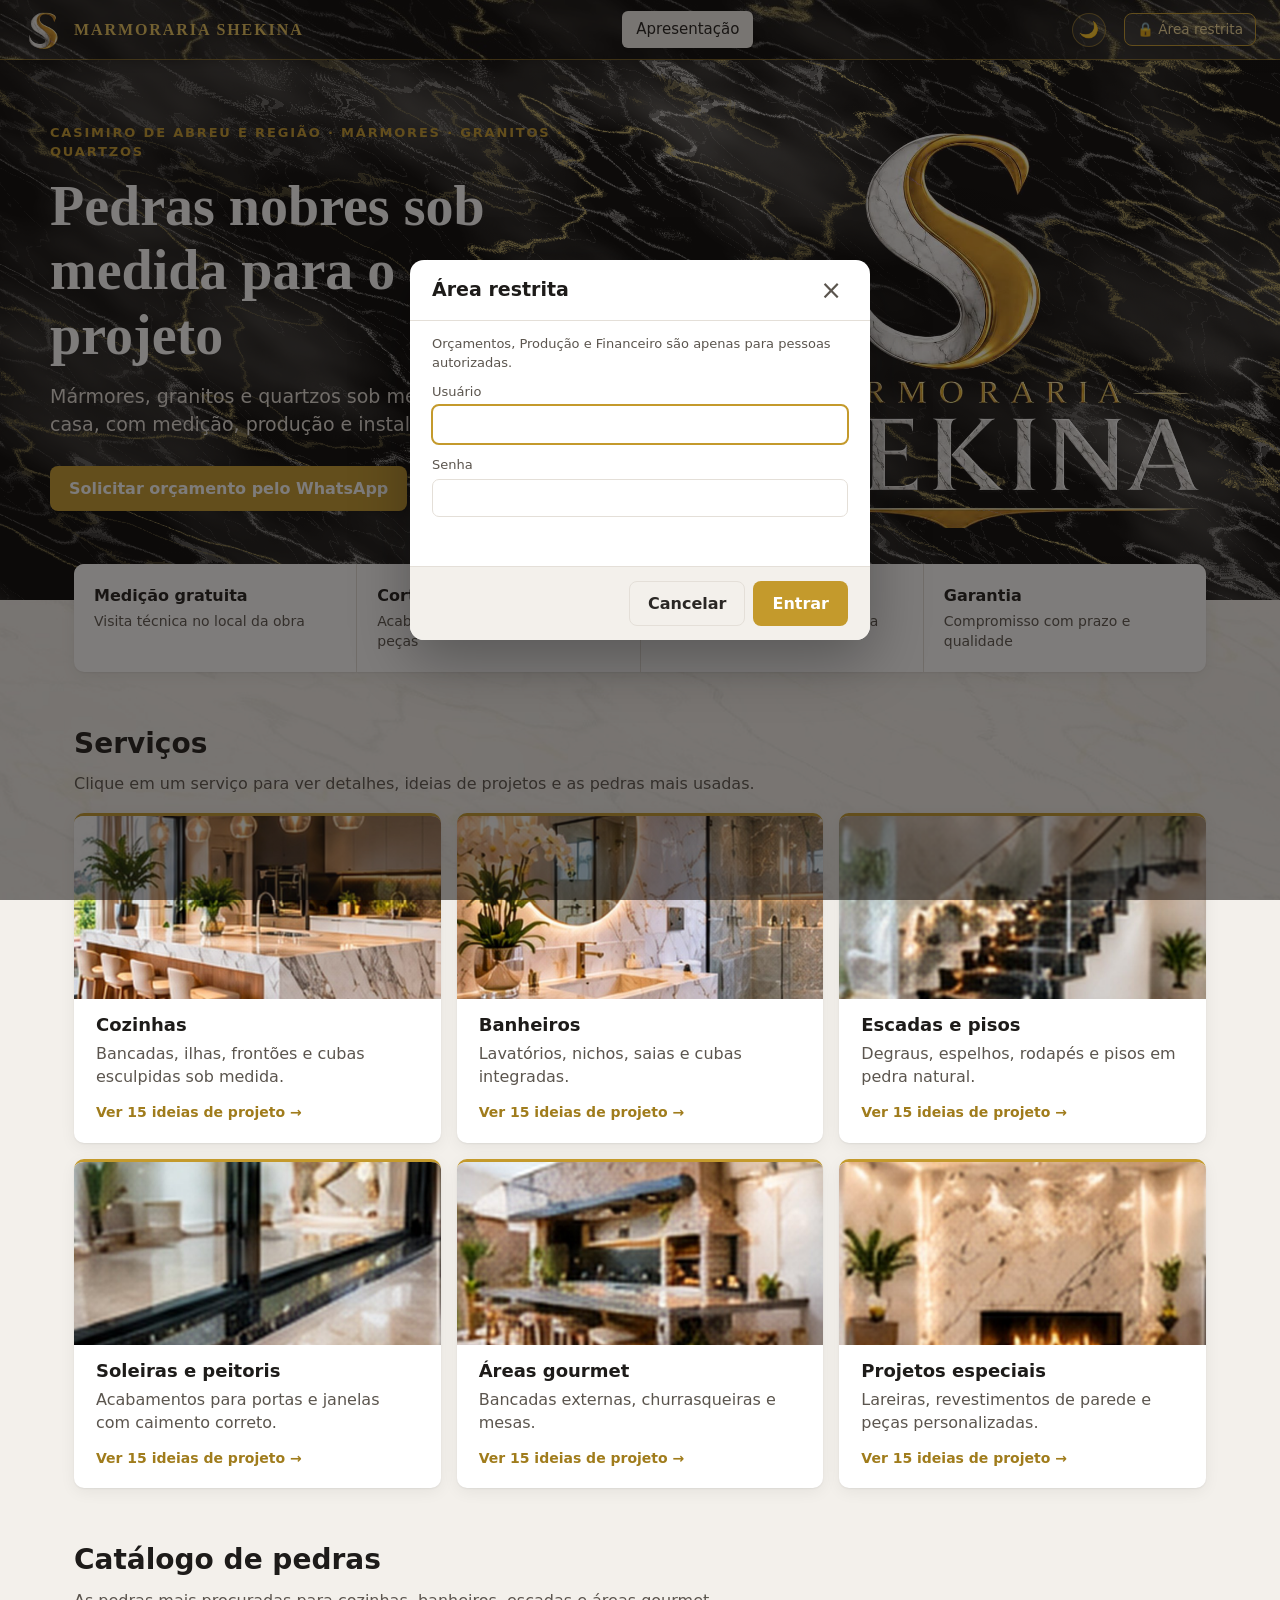
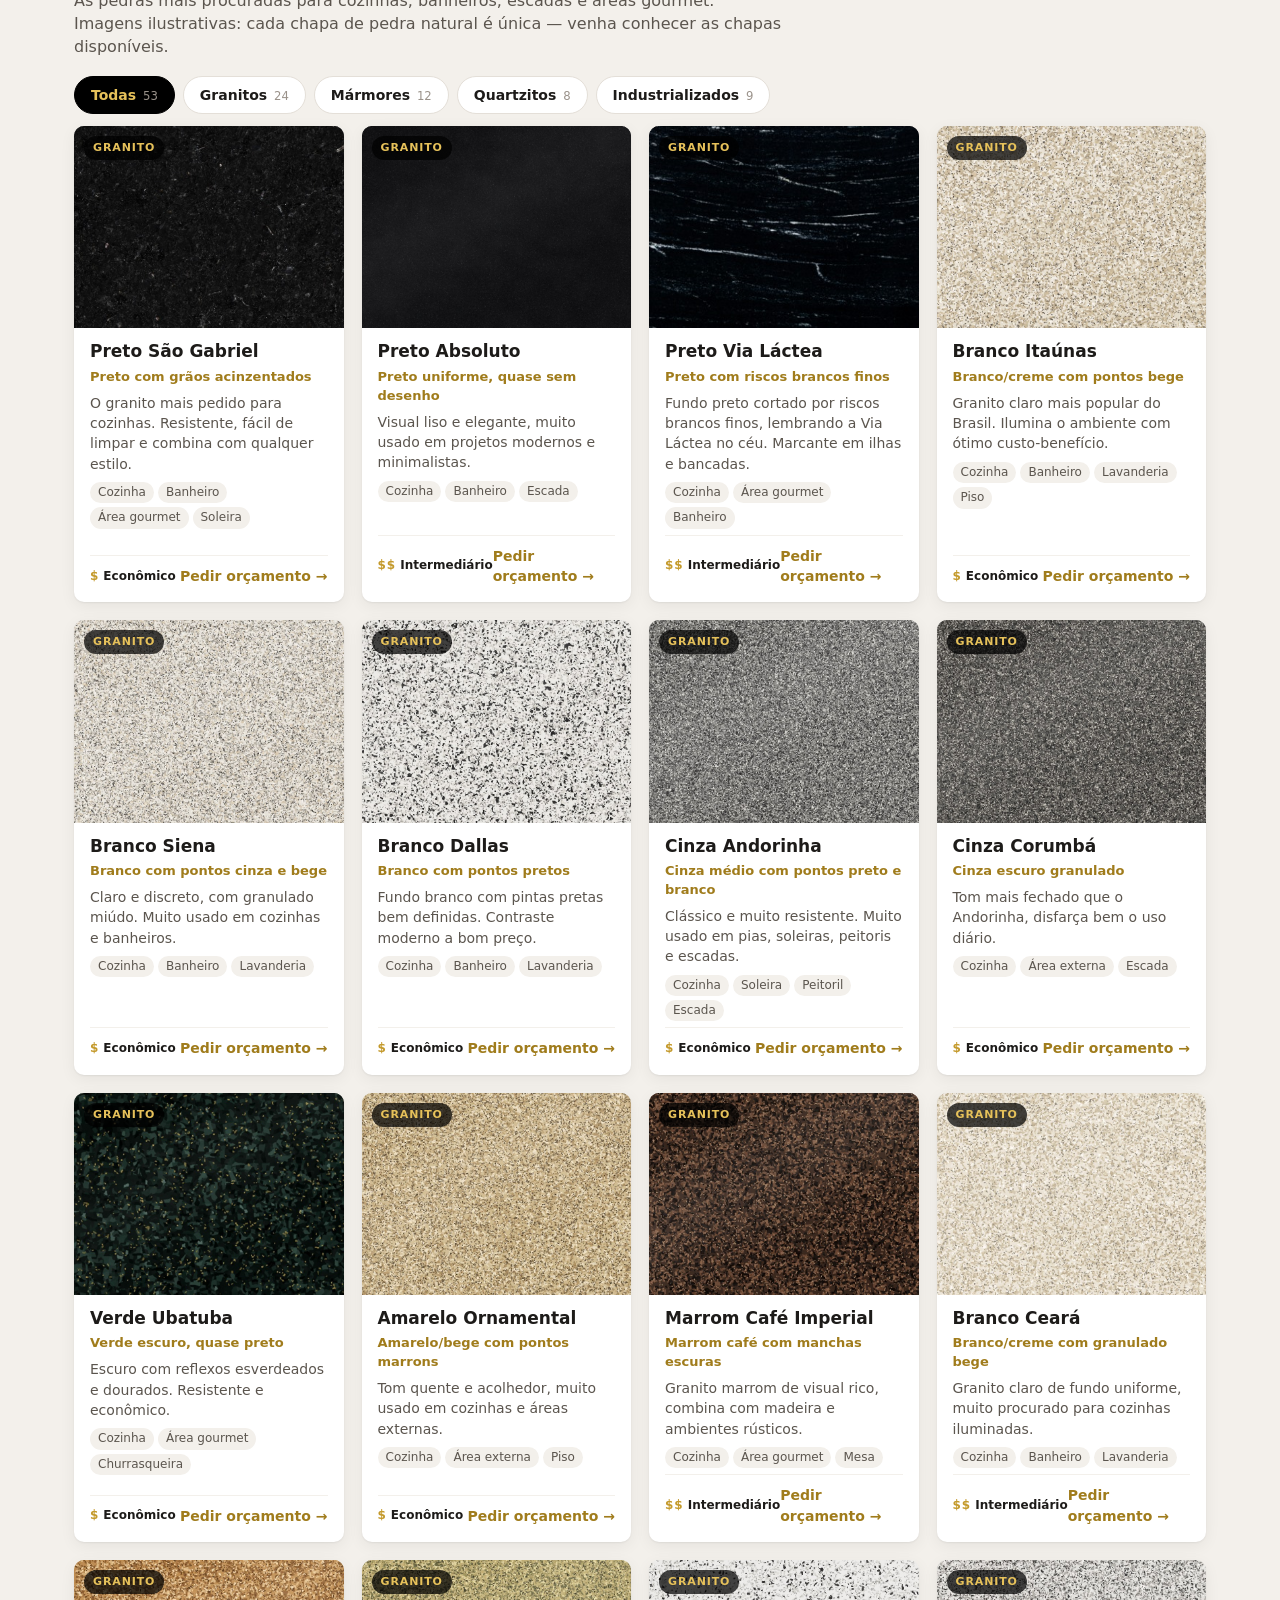
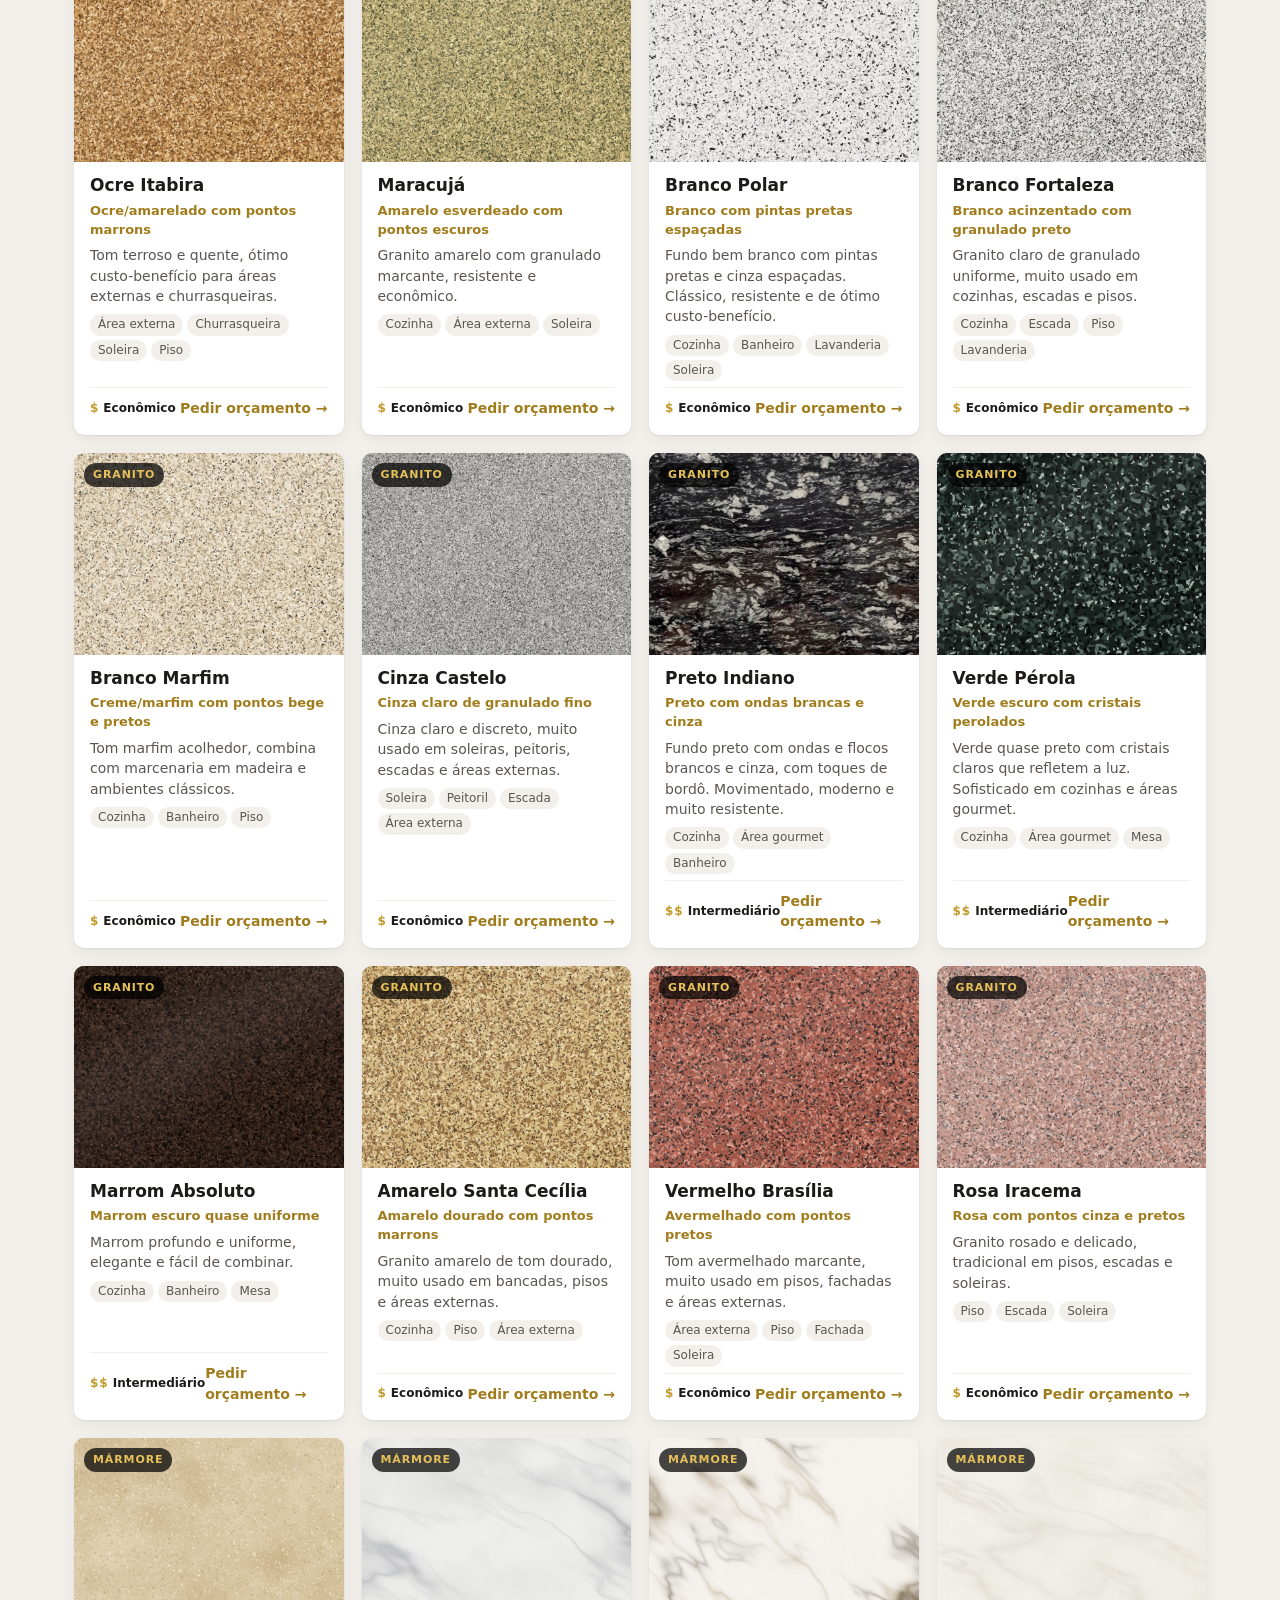
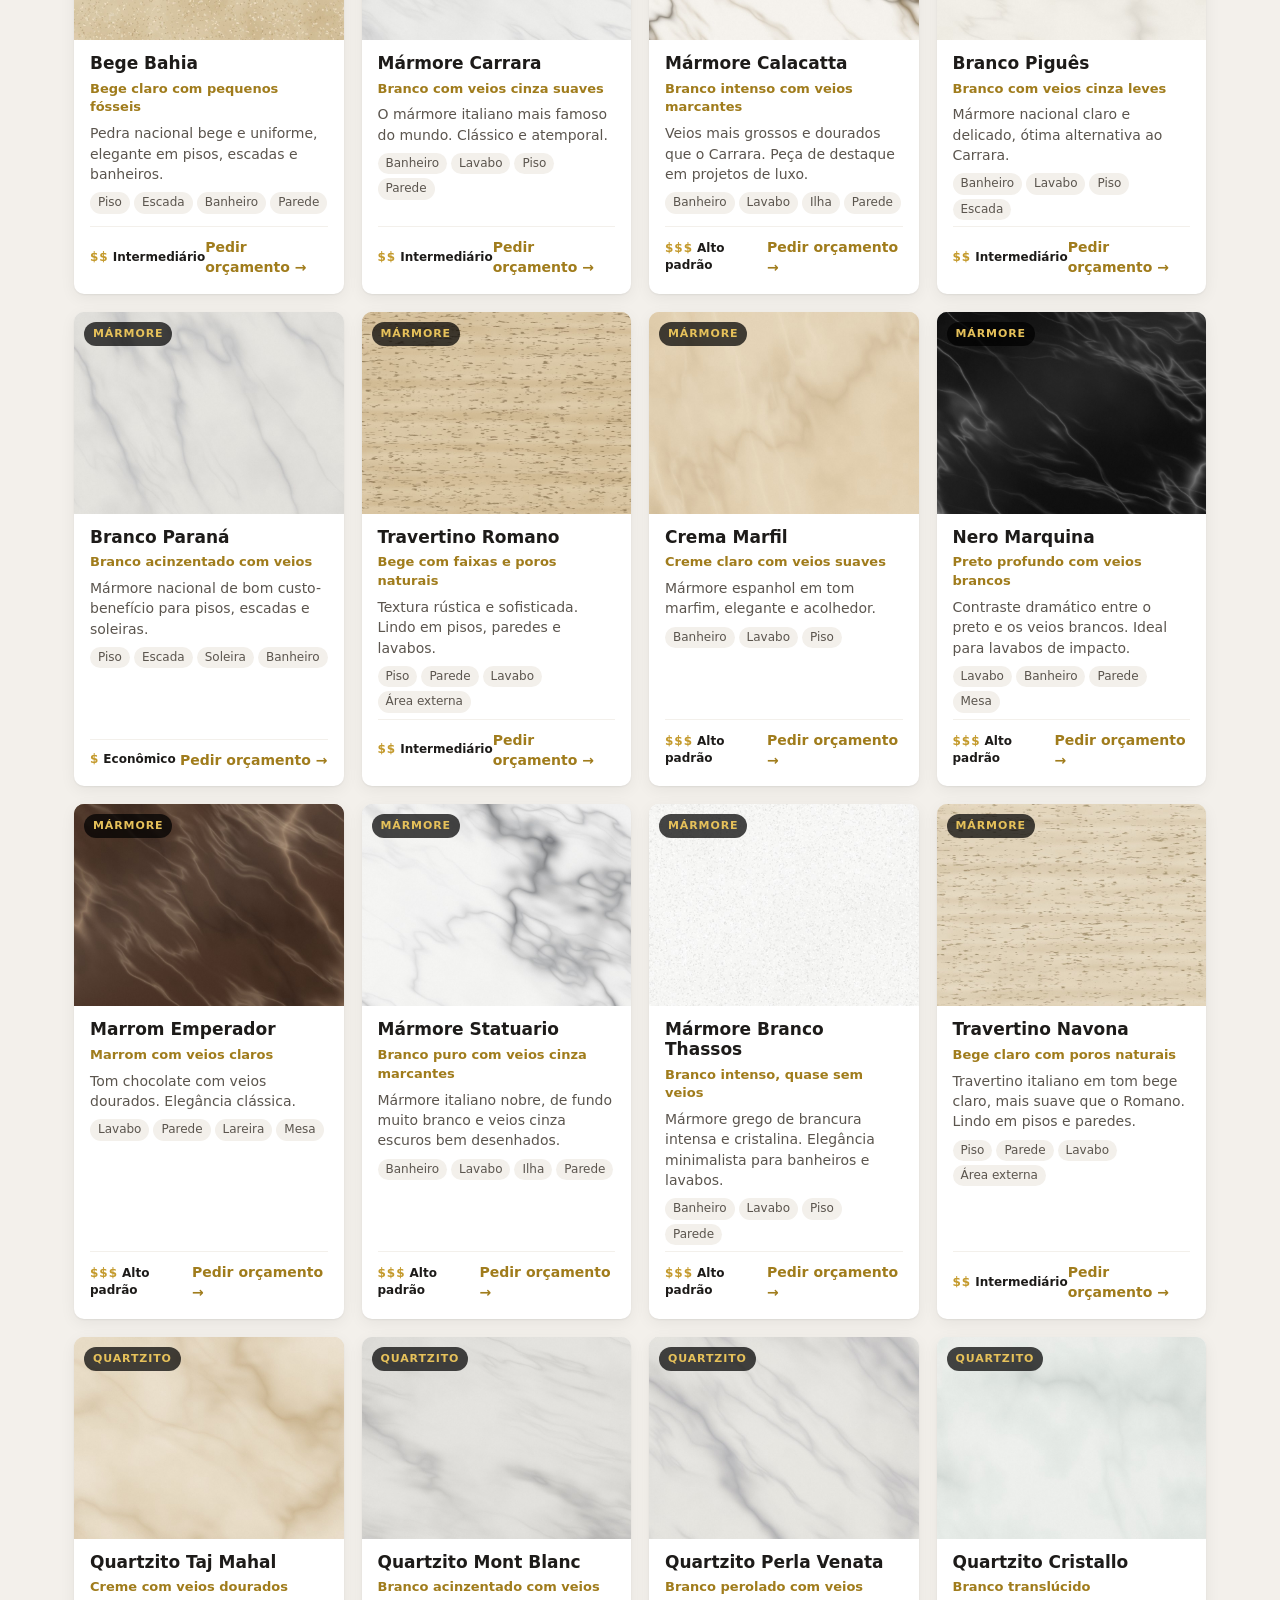
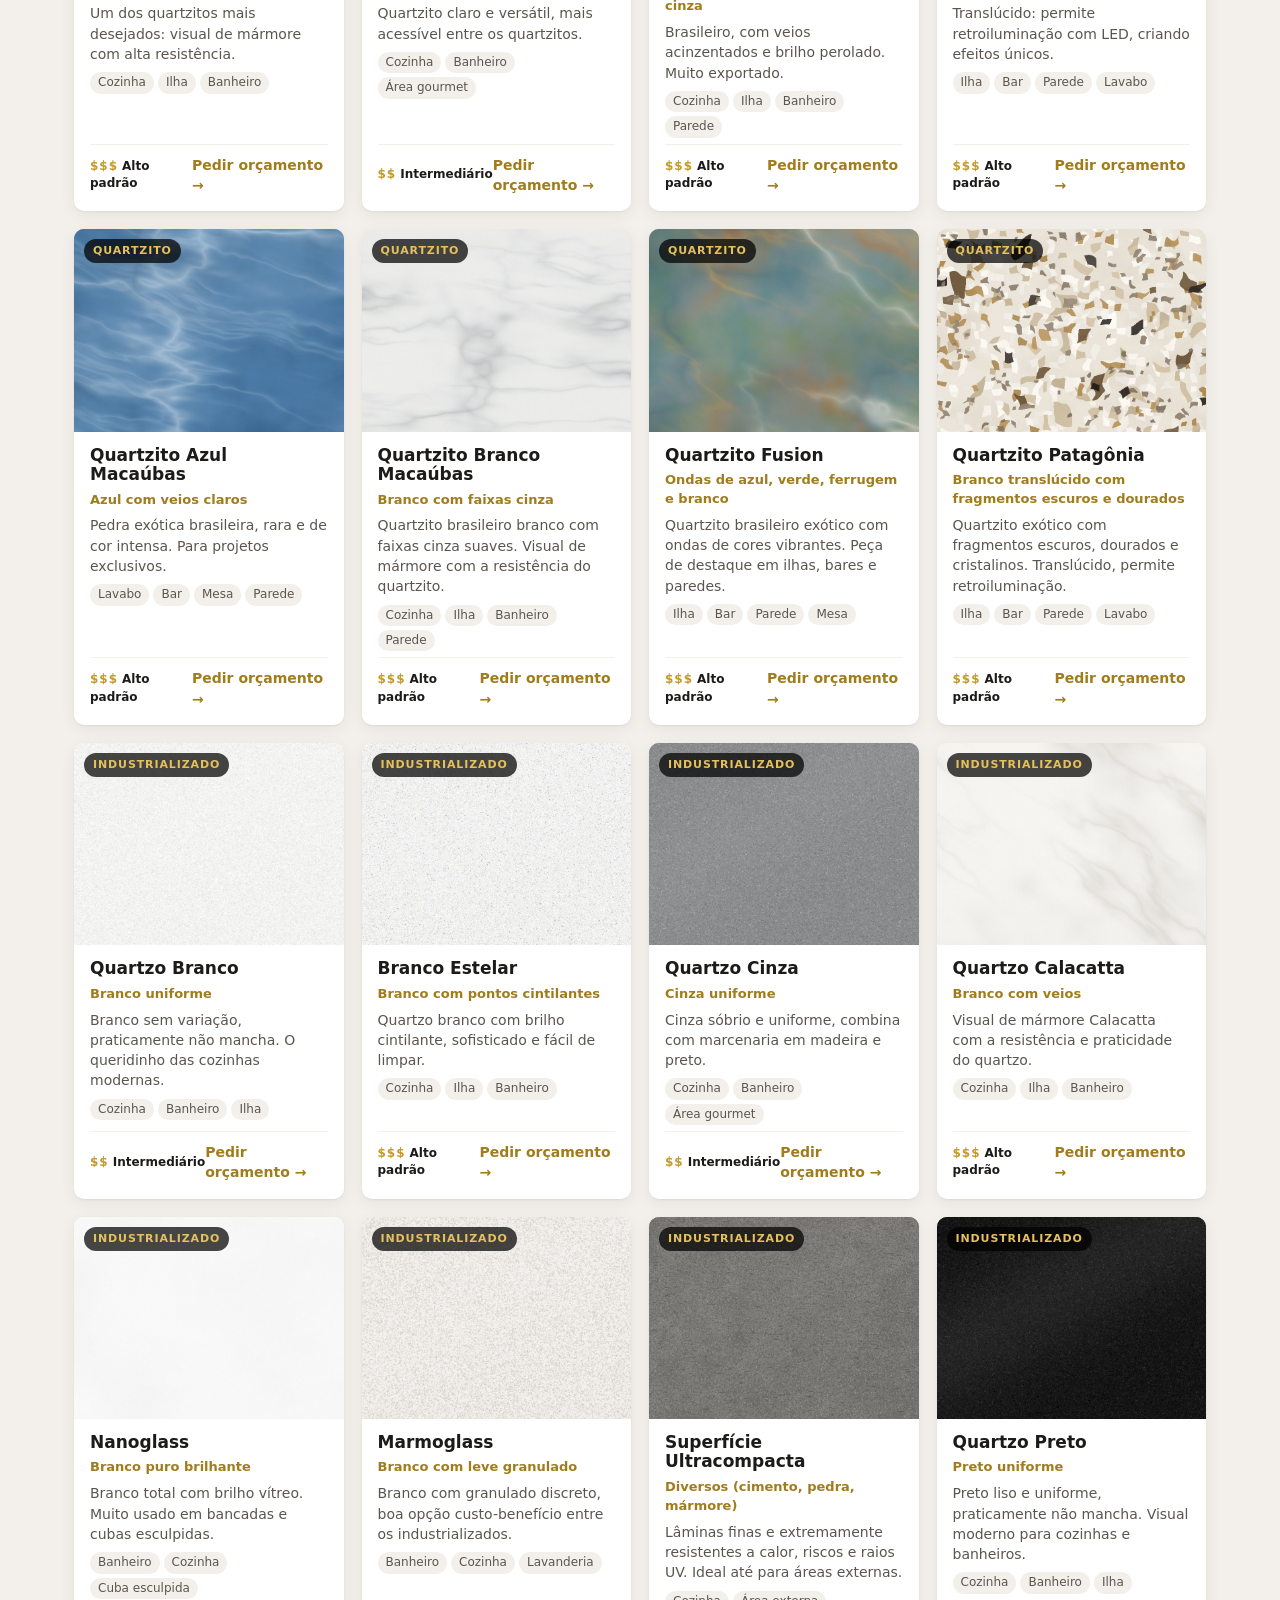
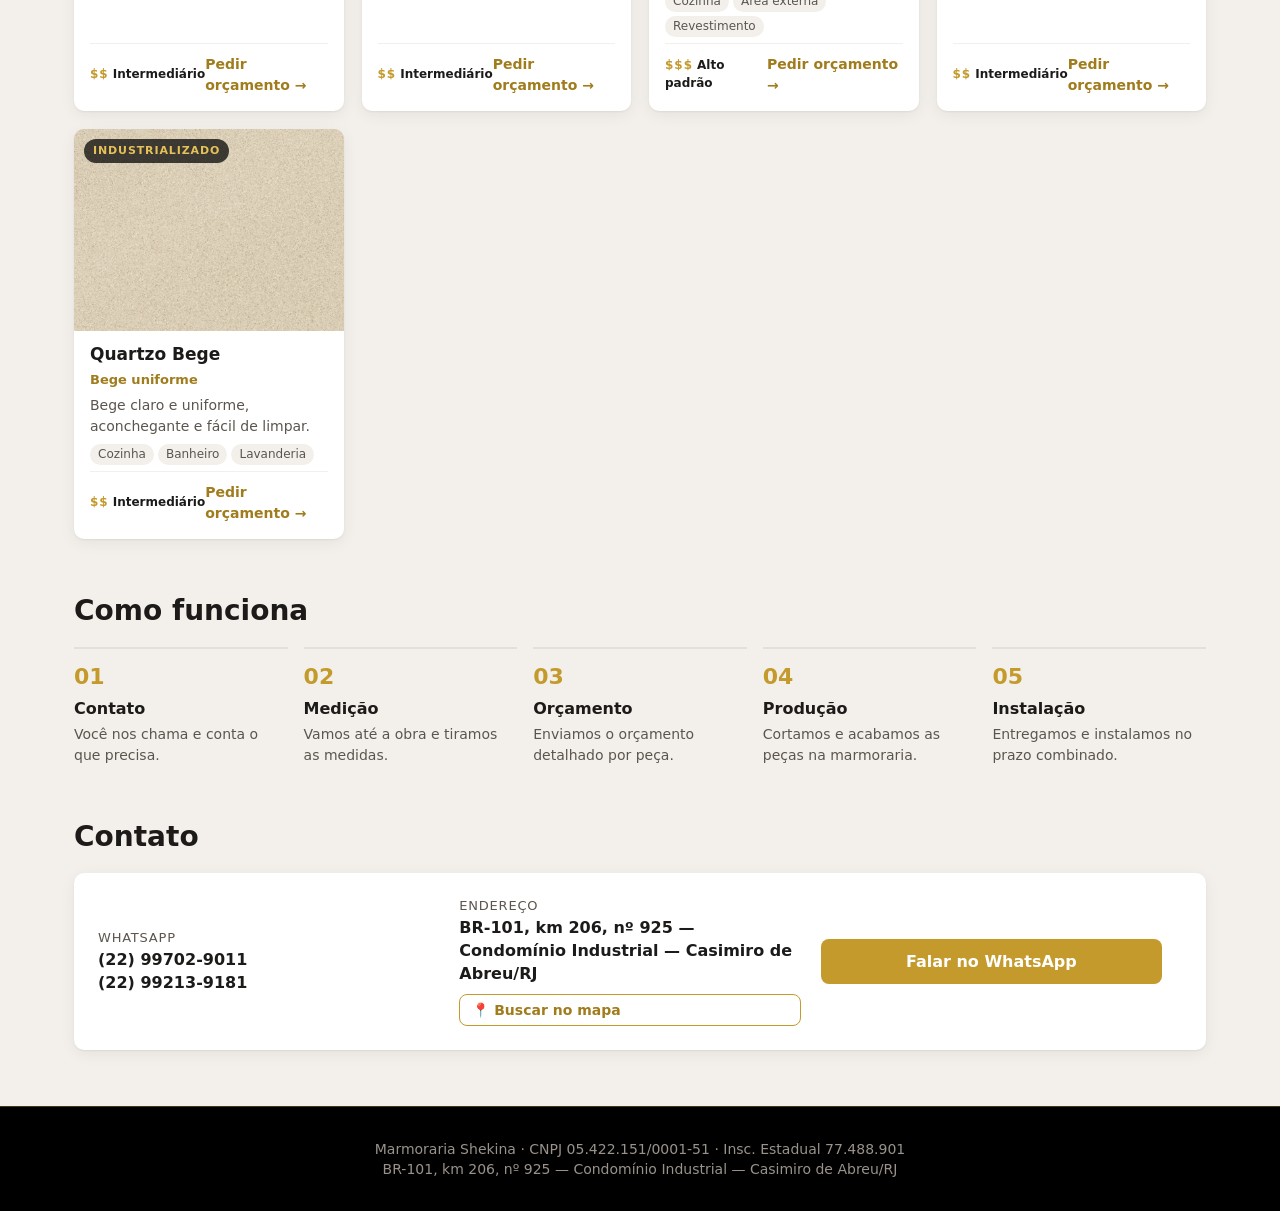
==== commit 769228ab: "Serviços clicáveis também no sistema" ====
--- a/sistema/index.html
+++ b/sistema/index.html
@@ -19,7 +19,7 @@
     });
   </script>
   <!-- versão desta publicação (o publicar.ps1 troca 'dev' pelo número da versão) -->
-  <script>window.VERSAO_SISTEMA = '20261118160238';</script>
+  <script>window.VERSAO_SISTEMA = '20261118170617';</script>
   <!-- tema claro/escuro: aplica antes de desenhar a página (sem piscar). Sem escolha salva, segue o computador -->
   <script>
     (() => {
@@ -30,7 +30,7 @@
     })();
   </script>
   <link rel="icon" href="logo-s.png">
-  <link rel="stylesheet" href="styles.css?v=20261118160238">
+  <link rel="stylesheet" href="styles.css?v=20261118170617">
 </head>
 <body>
   <header class="topbar">
@@ -74,14 +74,8 @@
         </div>
 
         <h2 class="sec-title">Serviços</h2>
-        <div class="cards">
-          <article class="card"><h3>Cozinhas</h3><p>Bancadas, ilhas, frontões e cubas esculpidas sob medida.</p></article>
-          <article class="card"><h3>Banheiros</h3><p>Lavatórios, nichos, saias e cubas integradas.</p></article>
-          <article class="card"><h3>Escadas e pisos</h3><p>Degraus, espelhos, rodapés e pisos em pedra natural.</p></article>
-          <article class="card"><h3>Soleiras e peitoris</h3><p>Acabamentos para portas e janelas com caimento correto.</p></article>
-          <article class="card"><h3>Áreas gourmet</h3><p>Bancadas externas, churrasqueiras e mesas.</p></article>
-          <article class="card"><h3>Projetos especiais</h3><p>Lareiras, revestimentos de parede e peças personalizadas.</p></article>
-        </div>
+        <p class="sec-sub">Clique em um serviço para ver detalhes, ideias de projetos e as pedras mais usadas.</p>
+        <div class="cards" id="servicos-cards"></div>
 
         <h2 class="sec-title" id="materiais">Catálogo de pedras</h2>
         <p class="sec-sub">As pedras mais procuradas para cozinhas, banheiros, escadas e áreas gourmet. Imagens ilustrativas: cada chapa de pedra natural é única — venha conhecer as chapas disponíveis.</p>
@@ -436,13 +430,30 @@
   </datalist>
   <datalist id="dl-materiais"></datalist>
 
-  <script src="vendor/supabase.js"></script>
-  <!-- ?v= força o navegador a baixar a versão nova depois de cada publicação -->
-  <script src="avisos.js?v=20261118160238"></script>
-  <script src="acesso.js?v=20261118160238"></script>
-  <script src="catalogo.js?v=20261118160238"></script>
-  <script src="app.js?v=20261118160238"></script>
-  <script src="producao.js?v=20261118160238"></script>
-  <script src="v3d.js?v=20261118160238"></script>
+  <!-- painel de cada serviço e visualizador de imagens (servicos.js) -->
+  <dialog id="servico-dialogo" class="servico-dialogo" aria-label="Detalhes do serviço">
+    <button type="button" class="dlg-fechar" data-fechar aria-label="Fechar">×</button>
+    <div id="servico-conteudo"></div>
+  </dialog>
+  <dialog id="foto-dialogo" class="foto-dialogo" aria-label="Imagem ampliada">
+    <button type="button" class="dlg-fechar" data-fechar aria-label="Fechar">×</button>
+    <div id="foto-palco" class="foto-palco"><img id="foto-img" alt="Imagem ampliada"></div>
+    <button type="button" class="foto-nav ant" data-passo="-1" aria-label="Imagem anterior">‹</button>
+    <button type="button" class="foto-nav prox" data-passo="1" aria-label="Próxima imagem">›</button>
+    <span id="foto-cont" class="foto-cont"></span>
+  </dialog>
+  <script>
+    // imagens das ideias ficam na raiz do site (../obras); as pedras usam as fotos do sistema
+    window.BASE_OBRAS = /\/sistema\//.test(location.pathname) ? '../obras/' : 'site-publico/obras/';
+    window.IMG_PEDRA = id => `fotos/${id}.jpg`;
+  </script>
+  <script src="vendor/supabase.js"></script>  <!-- ?v= força o navegador a baixar a versão nova depois de cada publicação -->
+  <script src="avisos.js?v=20261118170617"></script>
+  <script src="acesso.js?v=20261118170617"></script>
+  <script src="catalogo.js?v=20261118170617"></script>
+  <script src="app.js?v=20261118170617"></script>
+  <script src="servicos.js?v=20261118170617"></script>
+  <script src="producao.js?v=20261118170617"></script>
+  <script src="v3d.js?v=20261118170617"></script>
 </body>
 </html>
--- a/sistema/styles.css
+++ b/sistema/styles.css
@@ -546,3 +546,57 @@
   :root[data-tema="escuro"] .atrasado td:first-child { color: #f2a596; }
   :root[data-tema="escuro"] .btn-sm.btn-danger { color: #f2a596; border-color: #6b3a31; }
 }
+
+/* cards de serviço clicáveis */
+.card-servico { font: inherit; color: inherit; text-align: left; cursor: pointer; border: 0; border-top: 3px solid var(--ouro); display: flex; flex-direction: column; overflow: hidden; transition: transform .15s, box-shadow .15s; }
+.card-servico:hover, .card-servico:focus-visible { transform: translateY(-3px); box-shadow: 0 2px 4px rgba(0,0,0,.08), 0 10px 28px rgba(0,0,0,.12); outline: none; }
+.card-servico:focus-visible { box-shadow: 0 0 0 3px var(--ouro-claro); }
+.card-servico { padding: 0; }
+.card-servico .card-corpo { padding: 16px 22px 20px; }
+.card-capa { width: 100%; aspect-ratio: 2 / 1; object-fit: cover; display: block; }
+.card-corpo { display: flex; flex-direction: column; gap: 6px; flex: 1; }
+.card-titulo { font-size: 18px; line-height: 1.15; }
+.card-txt { color: var(--pedra-600); }
+.card-mais { margin-top: auto; padding-top: 8px; color: var(--ouro-escuro); font-weight: 700; font-size: 14px; }
+.card-servico:hover .card-mais { text-decoration: underline; }
+
+/* painel do serviço */
+.servico-dialogo { width: min(860px, calc(100% - 32px)); max-height: calc(100% - 32px); border: 0; border-radius: 14px; padding: 28px; background: var(--branco); color: var(--pedra-900); box-shadow: 0 20px 60px rgba(0,0,0,.4); overflow-y: auto; }
+.servico-dialogo::backdrop, .foto-dialogo::backdrop { background: rgba(0,0,0,.6); }
+.servico-dialogo h2 { font-size: 26px; margin: 0 40px 4px 0; }
+.servico-dialogo h3 { font-size: 17px; margin: 22px 0 10px; }
+.serv-sub { color: var(--pedra-600); margin: 0 0 12px; }
+.serv-itens { margin: 0; padding: 0; list-style: none; display: grid; grid-template-columns: repeat(2, 1fr); gap: 6px 18px; }
+.serv-itens li::before { content: "✓ "; color: var(--ouro); font-weight: 700; }
+.serv-vazio { background: var(--pedra-100); border-left: 3px solid var(--ouro); border-radius: 6px; padding: 12px 14px; color: var(--pedra-600); margin: 0; }
+.galeria { display: grid; grid-template-columns: repeat(3, 1fr); gap: 8px; }
+.galeria button { padding: 0; border: 0; border-radius: 8px; overflow: hidden; cursor: zoom-in; aspect-ratio: 4 / 3; background: var(--pedra-200); }
+.galeria img { width: 100%; height: 100%; object-fit: cover; display: block; transition: transform .2s; }
+.galeria button:hover img { transform: scale(1.05); }
+.serv-pedras { display: grid; grid-template-columns: repeat(4, 1fr); gap: 10px; }
+.serv-pedras figure { margin: 0; }
+.serv-pedras img { width: 100%; aspect-ratio: 4 / 3; object-fit: cover; border-radius: 6px; display: block; background: var(--pedra-200); }
+.serv-pedras figcaption { font-size: 12px; color: var(--pedra-600); margin-top: 4px; line-height: 1.3; }
+.link-catalogo { background: none; border: 0; padding: 0; margin: 10px 0 0; font: inherit; font-weight: 700; font-size: 14px; color: var(--ouro-escuro); cursor: pointer; }
+.link-catalogo:hover { text-decoration: underline; }
+.servico-dialogo .btn { display: inline-block; margin-top: 22px; text-decoration: none; }
+.dlg-fechar { position: absolute; top: 12px; right: 12px; width: 38px; height: 38px; border-radius: 50%; border: 0; background: var(--pedra-100); color: var(--pedra-900); font-size: 24px; line-height: 1; cursor: pointer; z-index: 2; }
+.dlg-fechar:hover { background: var(--pedra-200); }
+
+/* visualizador de fotos */
+.foto-dialogo { width: 100%; height: 100%; max-width: none; max-height: none; margin: 0; padding: 0; border: 0; background: rgba(0,0,0,.92); color: #fff; }
+.foto-palco { position: absolute; inset: 56px 16px 48px; display: flex; align-items: center; justify-content: center; }
+.foto-palco img { max-width: 100%; max-height: 100%; object-fit: contain; border-radius: 6px; }
+.foto-dialogo .dlg-fechar { background: rgba(255,255,255,.15); color: #fff; }
+.foto-nav { position: absolute; top: 50%; transform: translateY(-50%); width: 48px; height: 48px; border-radius: 50%; border: 0; background: rgba(255,255,255,.15); color: #fff; font-size: 30px; line-height: 1; cursor: pointer; }
+.foto-nav:hover, .foto-dialogo .dlg-fechar:hover { background: rgba(255,255,255,.3); }
+.foto-nav.ant { left: 12px; } .foto-nav.prox { right: 12px; }
+.foto-cont { position: absolute; bottom: 14px; left: 50%; transform: translateX(-50%); font-size: 14px; color: #ccc; }
+@media (max-width: 560px) {
+  .servico-dialogo { padding: 22px 16px; }
+  .serv-itens, .galeria { grid-template-columns: repeat(2, 1fr); }
+  .serv-pedras { grid-template-columns: repeat(3, 1fr); }
+  .foto-nav { width: 40px; height: 40px; font-size: 26px; }
+}
+
+.serv-aviso { margin: -4px 0 10px; font-size: 13px; color: var(--pedra-600); font-style: italic; }
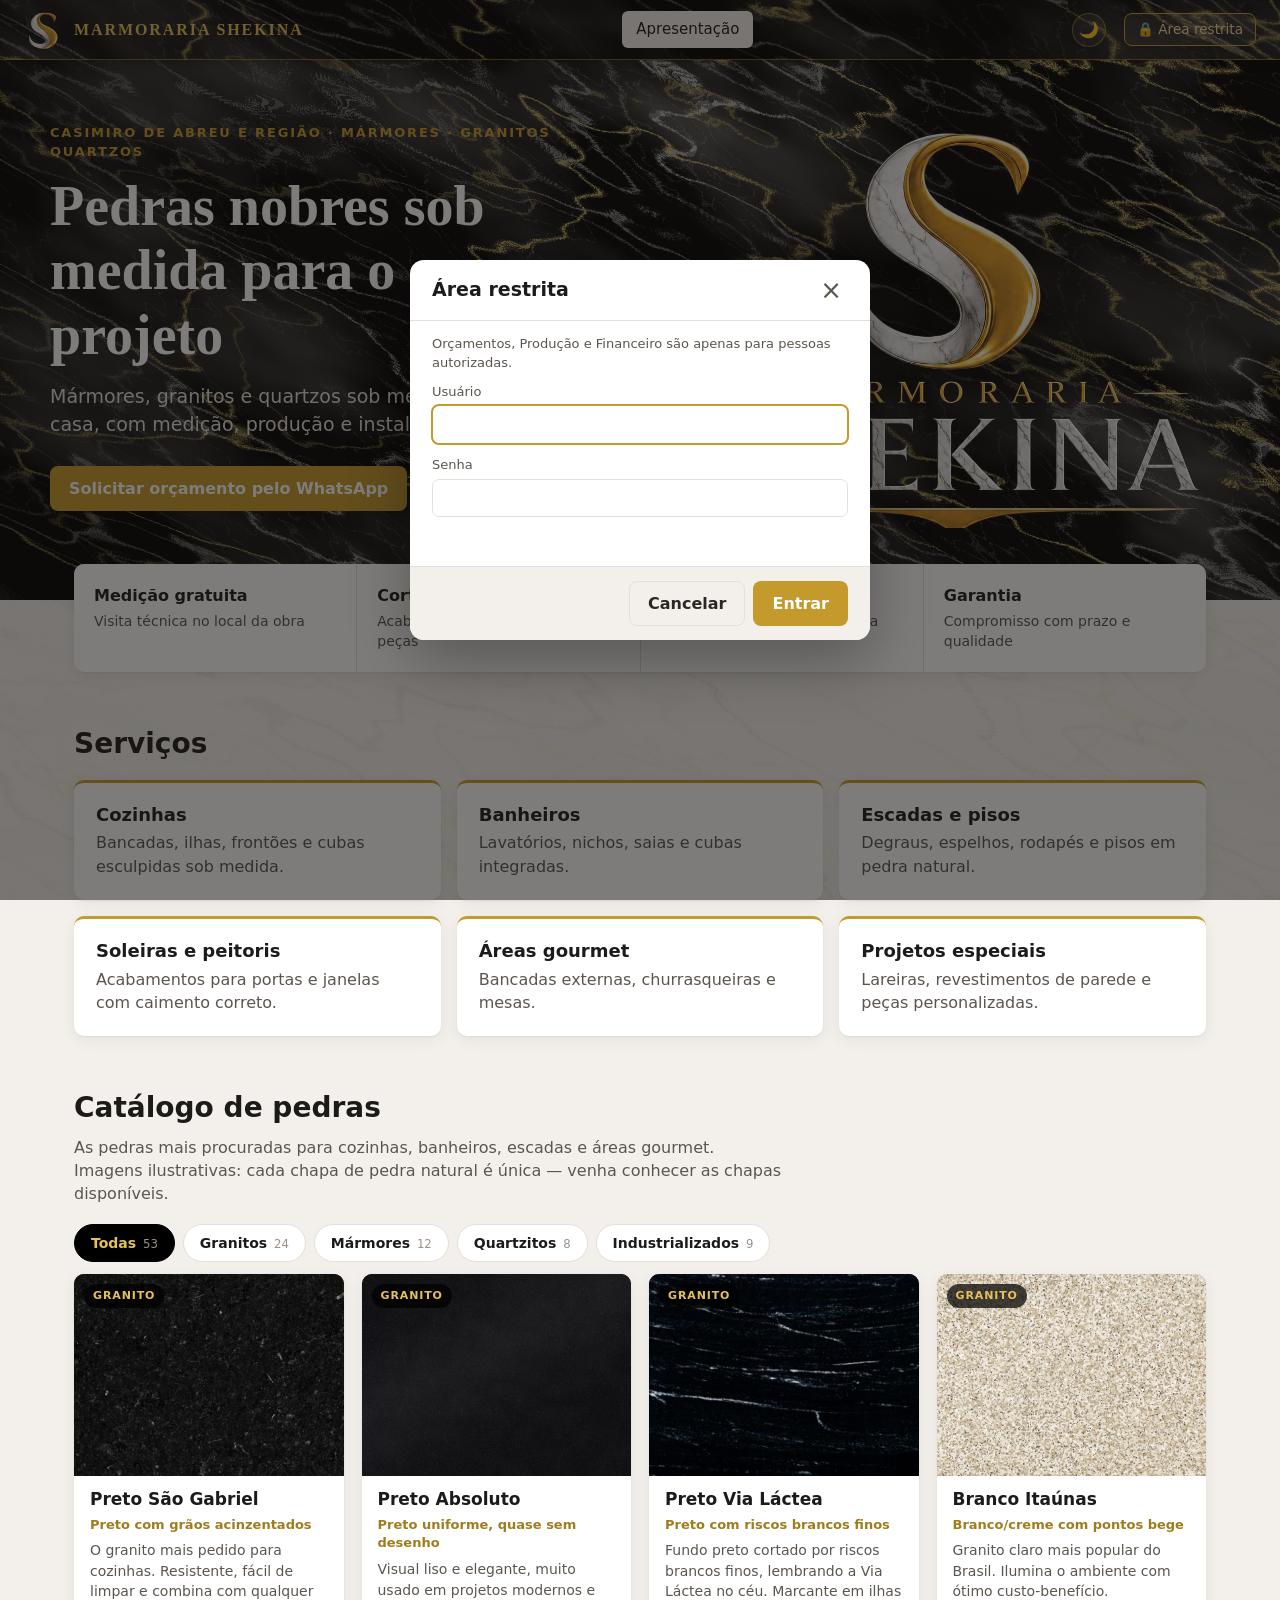
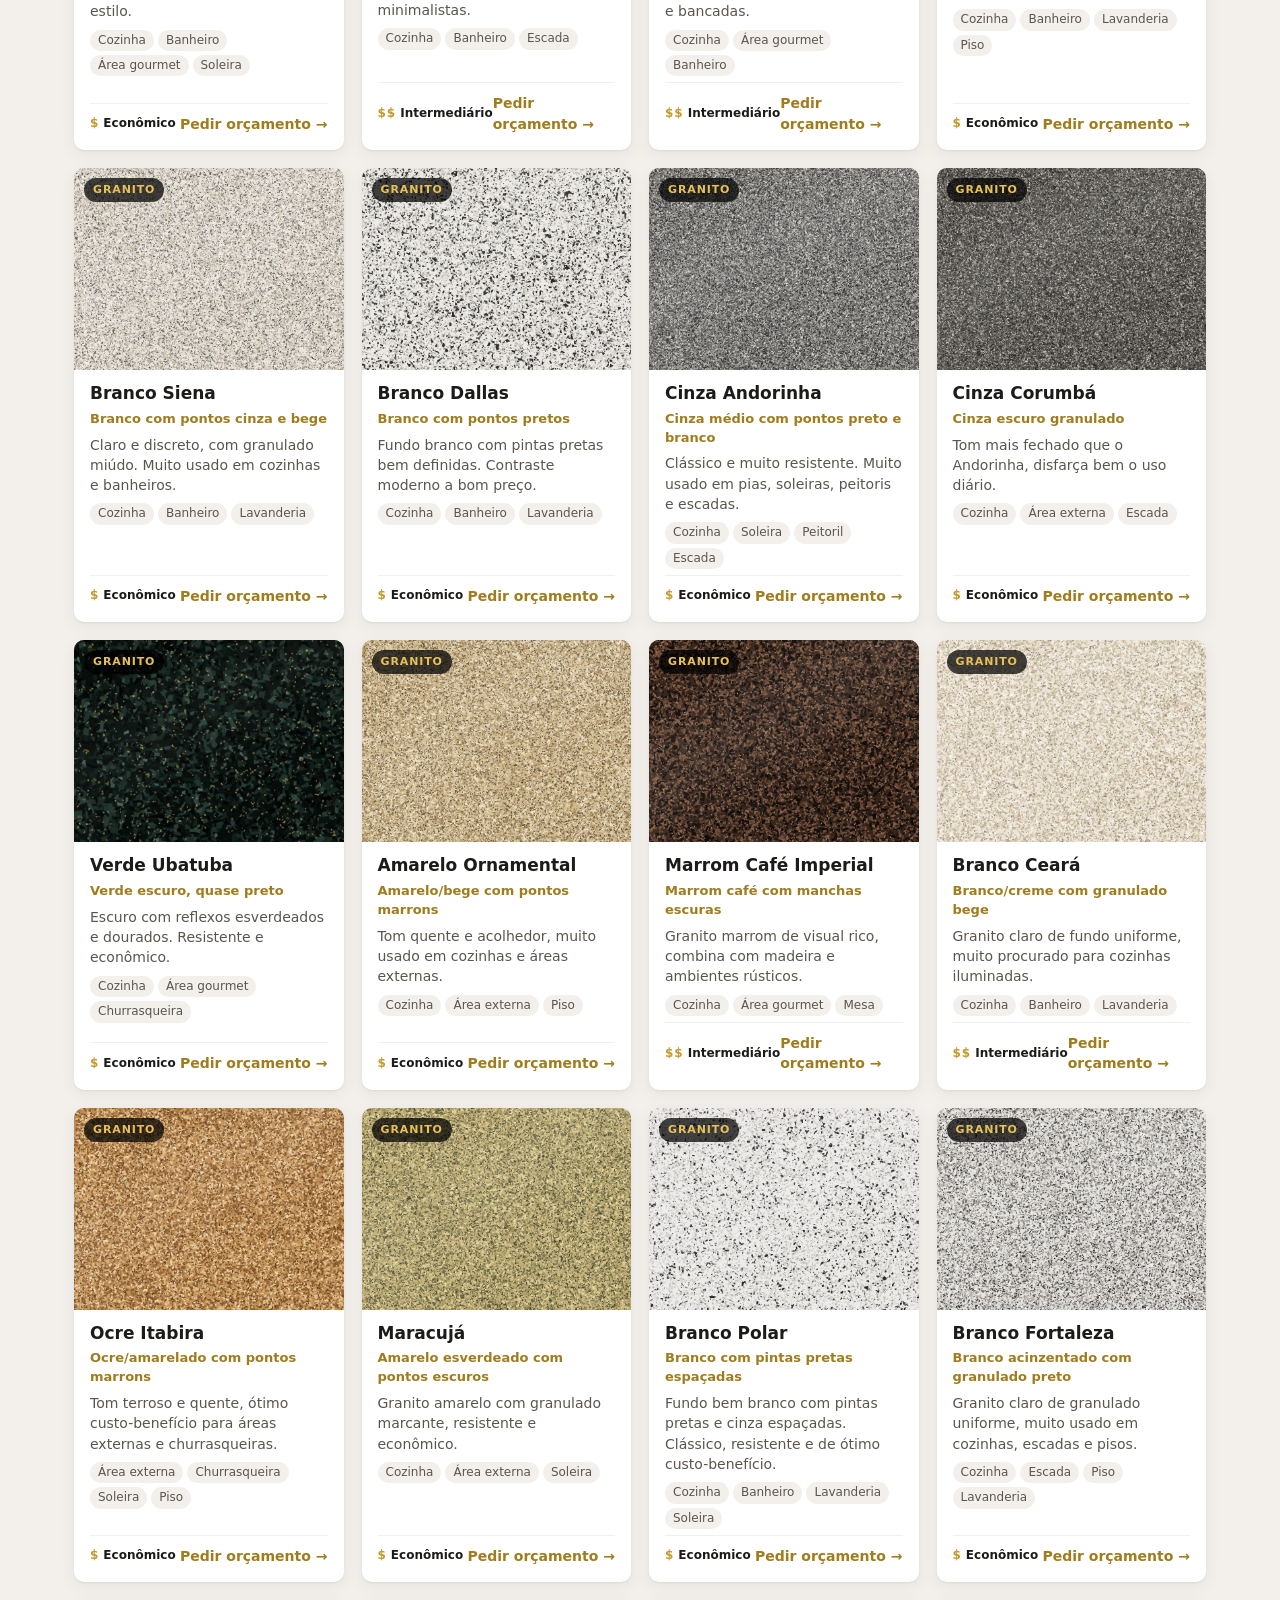
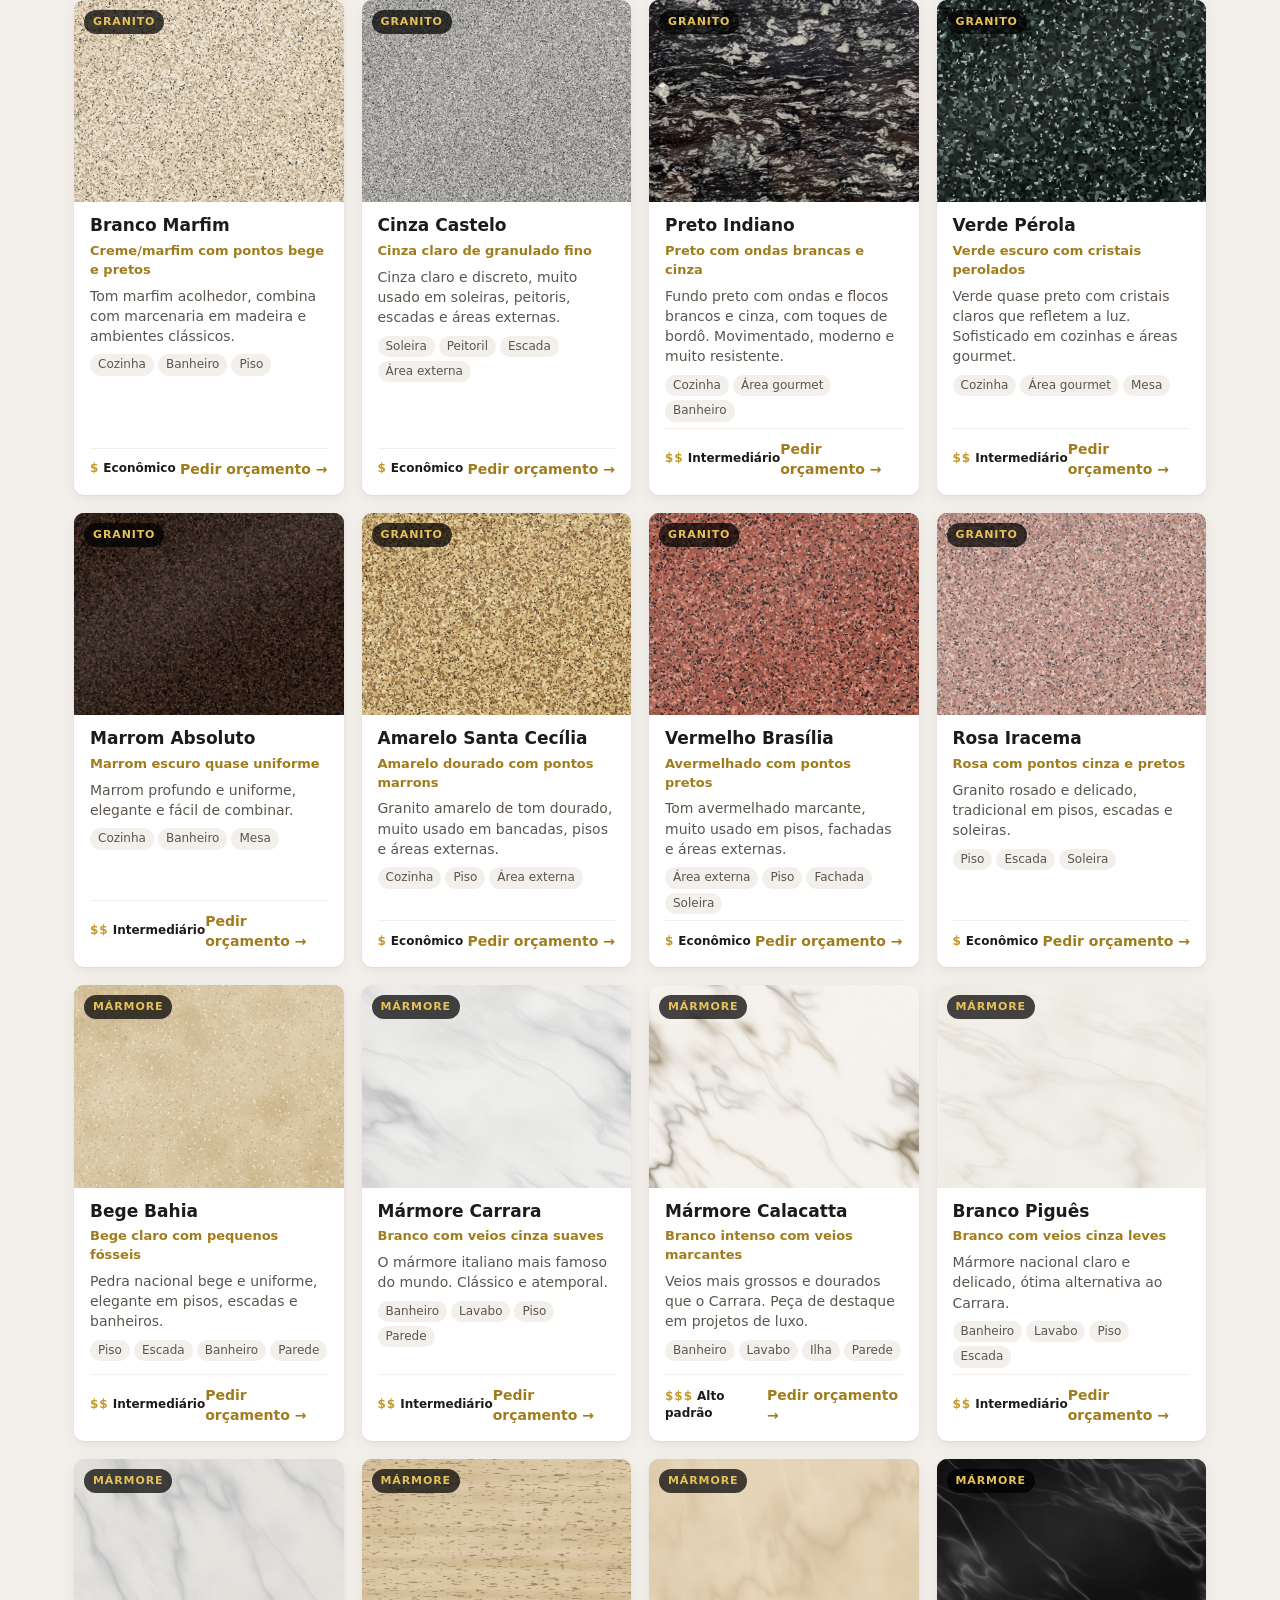
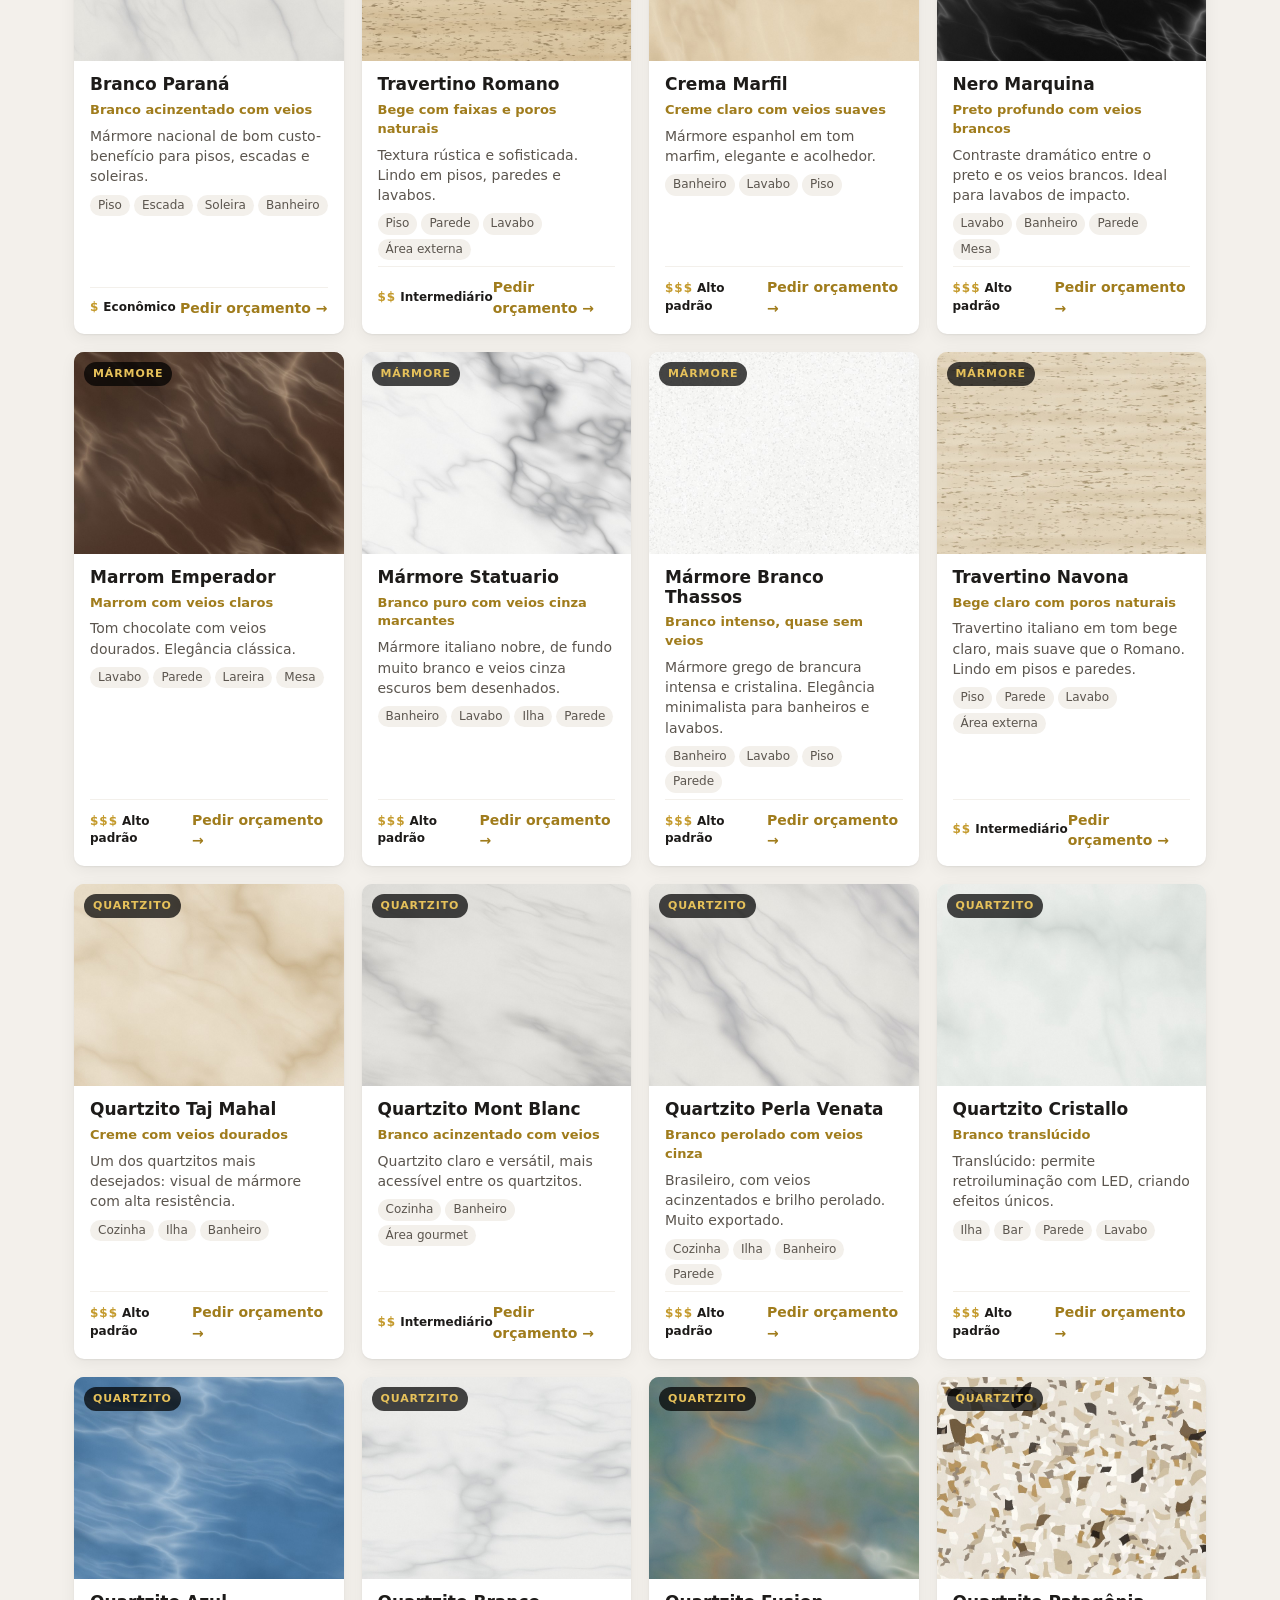
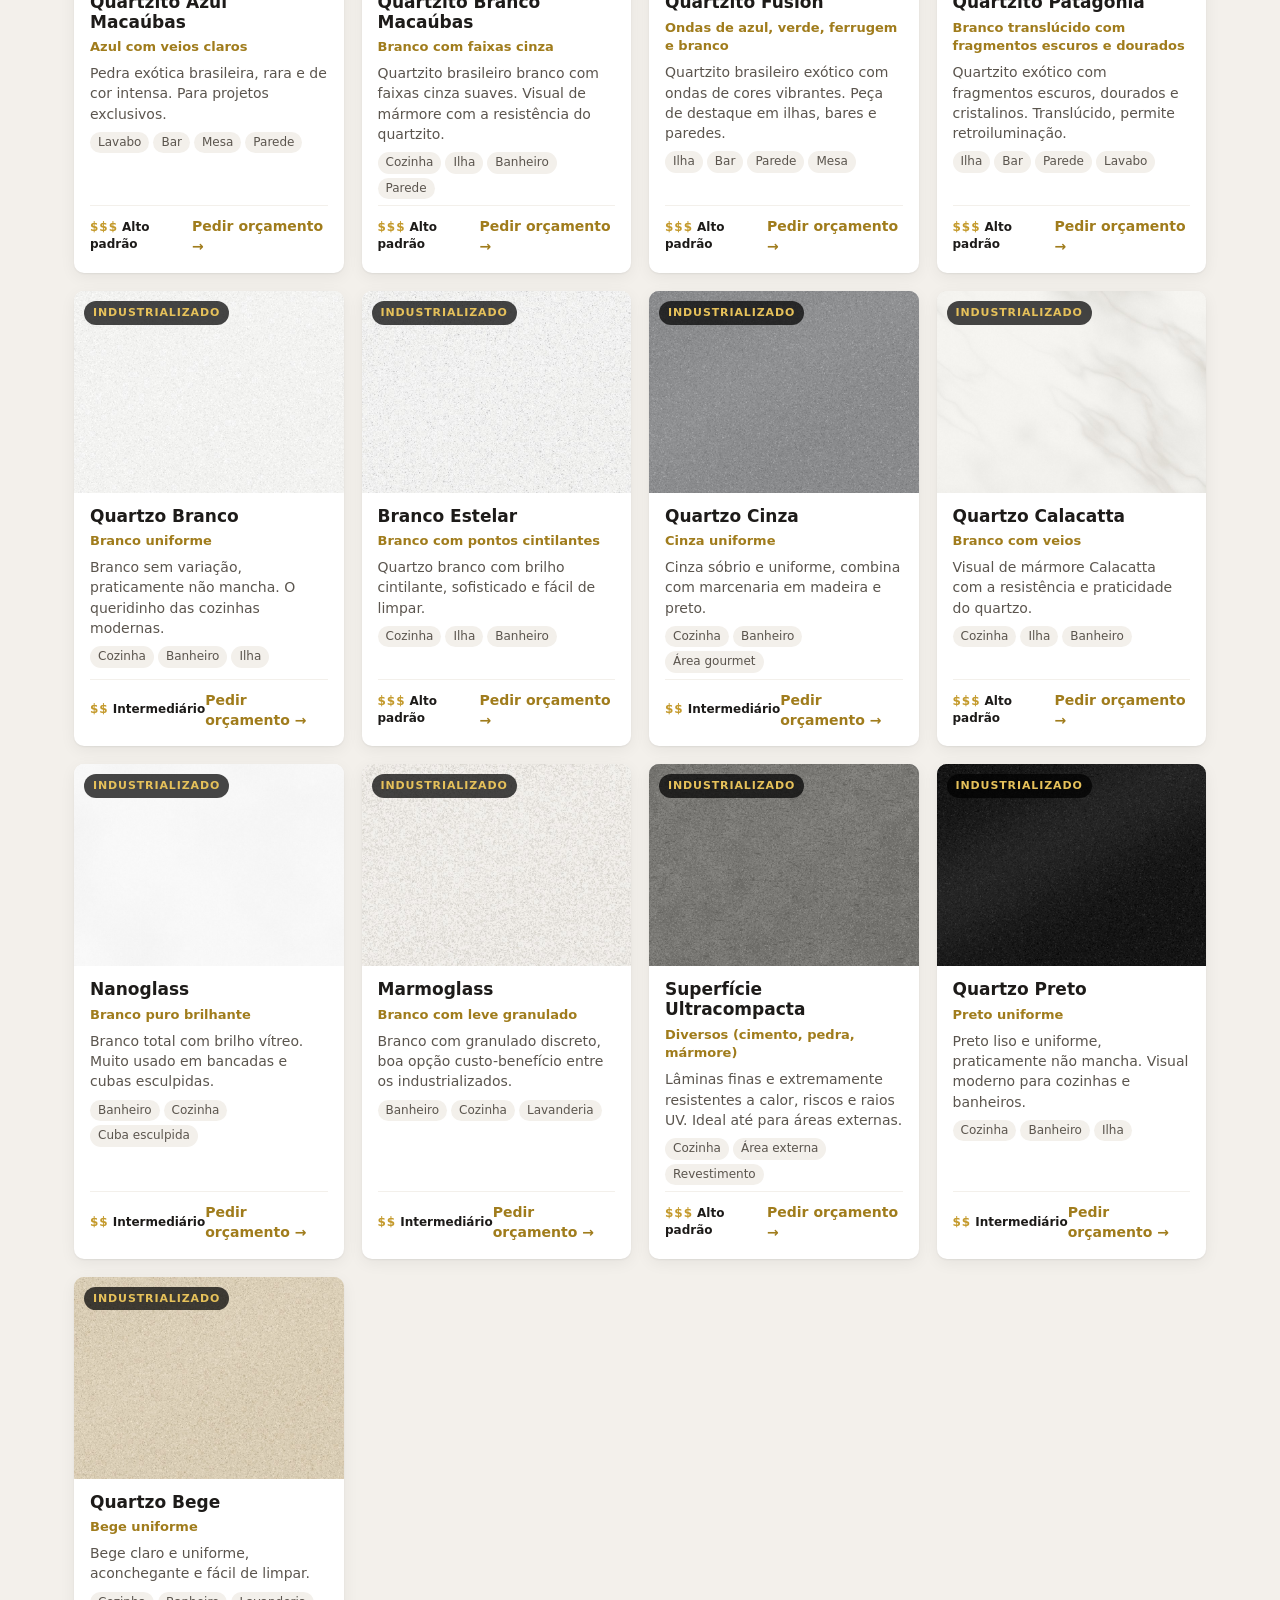
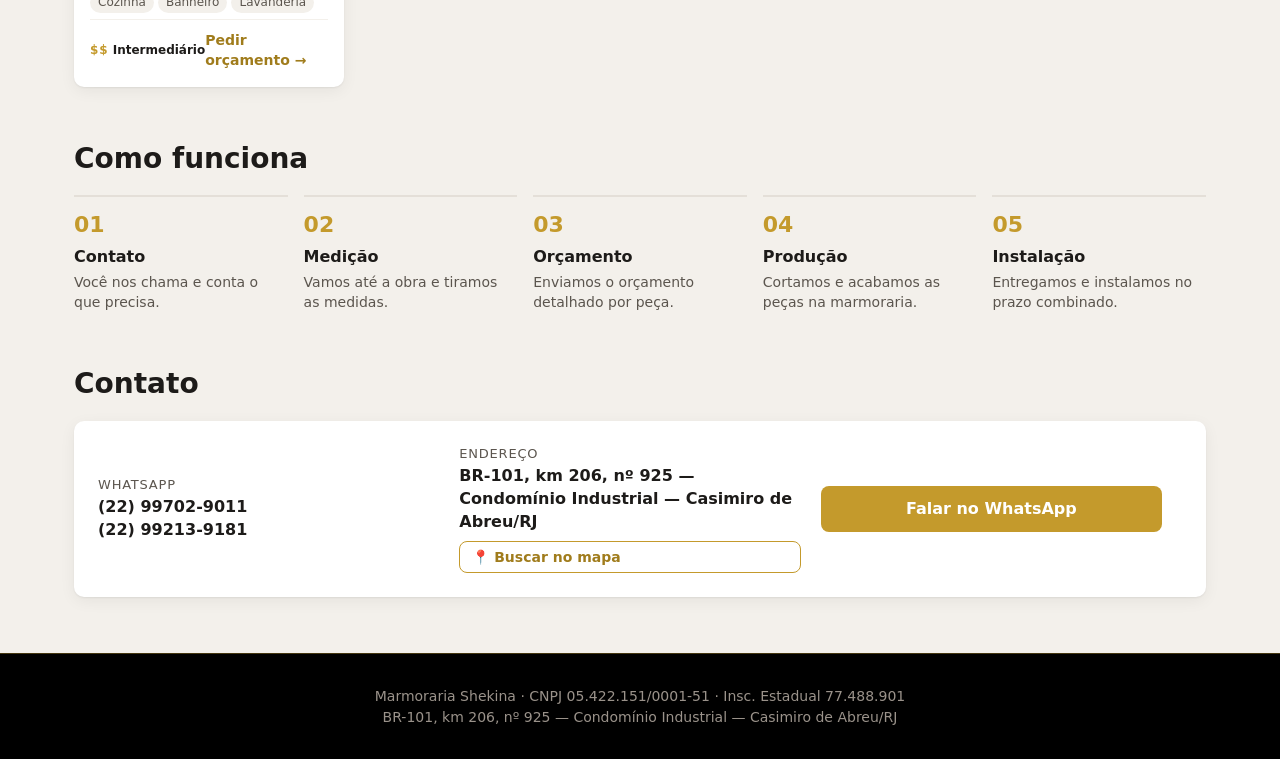
==== commit ef24d607: "Desfaz serviços clicáveis no sistema" ====
--- a/sistema/index.html
+++ b/sistema/index.html
@@ -19,7 +19,7 @@
     });
   </script>
   <!-- versão desta publicação (o publicar.ps1 troca 'dev' pelo número da versão) -->
-  <script>window.VERSAO_SISTEMA = '20261118170617';</script>
+  <script>window.VERSAO_SISTEMA = '20261118173231';</script>
   <!-- tema claro/escuro: aplica antes de desenhar a página (sem piscar). Sem escolha salva, segue o computador -->
   <script>
     (() => {
@@ -30,7 +30,7 @@
     })();
   </script>
   <link rel="icon" href="logo-s.png">
-  <link rel="stylesheet" href="styles.css?v=20261118170617">
+  <link rel="stylesheet" href="styles.css?v=20261118173231">
 </head>
 <body>
   <header class="topbar">
@@ -74,8 +74,14 @@
         </div>
 
         <h2 class="sec-title">Serviços</h2>
-        <p class="sec-sub">Clique em um serviço para ver detalhes, ideias de projetos e as pedras mais usadas.</p>
-        <div class="cards" id="servicos-cards"></div>
+        <div class="cards">
+          <article class="card"><h3>Cozinhas</h3><p>Bancadas, ilhas, frontões e cubas esculpidas sob medida.</p></article>
+          <article class="card"><h3>Banheiros</h3><p>Lavatórios, nichos, saias e cubas integradas.</p></article>
+          <article class="card"><h3>Escadas e pisos</h3><p>Degraus, espelhos, rodapés e pisos em pedra natural.</p></article>
+          <article class="card"><h3>Soleiras e peitoris</h3><p>Acabamentos para portas e janelas com caimento correto.</p></article>
+          <article class="card"><h3>Áreas gourmet</h3><p>Bancadas externas, churrasqueiras e mesas.</p></article>
+          <article class="card"><h3>Projetos especiais</h3><p>Lareiras, revestimentos de parede e peças personalizadas.</p></article>
+        </div>
 
         <h2 class="sec-title" id="materiais">Catálogo de pedras</h2>
         <p class="sec-sub">As pedras mais procuradas para cozinhas, banheiros, escadas e áreas gourmet. Imagens ilustrativas: cada chapa de pedra natural é única — venha conhecer as chapas disponíveis.</p>
@@ -430,30 +436,12 @@
   </datalist>
   <datalist id="dl-materiais"></datalist>
 
-  <!-- painel de cada serviço e visualizador de imagens (servicos.js) -->
-  <dialog id="servico-dialogo" class="servico-dialogo" aria-label="Detalhes do serviço">
-    <button type="button" class="dlg-fechar" data-fechar aria-label="Fechar">×</button>
-    <div id="servico-conteudo"></div>
-  </dialog>
-  <dialog id="foto-dialogo" class="foto-dialogo" aria-label="Imagem ampliada">
-    <button type="button" class="dlg-fechar" data-fechar aria-label="Fechar">×</button>
-    <div id="foto-palco" class="foto-palco"><img id="foto-img" alt="Imagem ampliada"></div>
-    <button type="button" class="foto-nav ant" data-passo="-1" aria-label="Imagem anterior">‹</button>
-    <button type="button" class="foto-nav prox" data-passo="1" aria-label="Próxima imagem">›</button>
-    <span id="foto-cont" class="foto-cont"></span>
-  </dialog>
-  <script>
-    // imagens das ideias ficam na raiz do site (../obras); as pedras usam as fotos do sistema
-    window.BASE_OBRAS = /\/sistema\//.test(location.pathname) ? '../obras/' : 'site-publico/obras/';
-    window.IMG_PEDRA = id => `fotos/${id}.jpg`;
-  </script>
   <script src="vendor/supabase.js"></script>  <!-- ?v= força o navegador a baixar a versão nova depois de cada publicação -->
-  <script src="avisos.js?v=20261118170617"></script>
-  <script src="acesso.js?v=20261118170617"></script>
-  <script src="catalogo.js?v=20261118170617"></script>
-  <script src="app.js?v=20261118170617"></script>
-  <script src="servicos.js?v=20261118170617"></script>
-  <script src="producao.js?v=20261118170617"></script>
-  <script src="v3d.js?v=20261118170617"></script>
+  <script src="avisos.js?v=20261118173231"></script>
+  <script src="acesso.js?v=20261118173231"></script>
+  <script src="catalogo.js?v=20261118173231"></script>
+  <script src="app.js?v=20261118173231"></script>
+  <script src="producao.js?v=20261118173231"></script>
+  <script src="v3d.js?v=20261118173231"></script>
 </body>
 </html>
--- a/sistema/styles.css
+++ b/sistema/styles.css
@@ -546,57 +546,3 @@
   :root[data-tema="escuro"] .atrasado td:first-child { color: #f2a596; }
   :root[data-tema="escuro"] .btn-sm.btn-danger { color: #f2a596; border-color: #6b3a31; }
 }
-
-/* cards de serviço clicáveis */
-.card-servico { font: inherit; color: inherit; text-align: left; cursor: pointer; border: 0; border-top: 3px solid var(--ouro); display: flex; flex-direction: column; overflow: hidden; transition: transform .15s, box-shadow .15s; }
-.card-servico:hover, .card-servico:focus-visible { transform: translateY(-3px); box-shadow: 0 2px 4px rgba(0,0,0,.08), 0 10px 28px rgba(0,0,0,.12); outline: none; }
-.card-servico:focus-visible { box-shadow: 0 0 0 3px var(--ouro-claro); }
-.card-servico { padding: 0; }
-.card-servico .card-corpo { padding: 16px 22px 20px; }
-.card-capa { width: 100%; aspect-ratio: 2 / 1; object-fit: cover; display: block; }
-.card-corpo { display: flex; flex-direction: column; gap: 6px; flex: 1; }
-.card-titulo { font-size: 18px; line-height: 1.15; }
-.card-txt { color: var(--pedra-600); }
-.card-mais { margin-top: auto; padding-top: 8px; color: var(--ouro-escuro); font-weight: 700; font-size: 14px; }
-.card-servico:hover .card-mais { text-decoration: underline; }
-
-/* painel do serviço */
-.servico-dialogo { width: min(860px, calc(100% - 32px)); max-height: calc(100% - 32px); border: 0; border-radius: 14px; padding: 28px; background: var(--branco); color: var(--pedra-900); box-shadow: 0 20px 60px rgba(0,0,0,.4); overflow-y: auto; }
-.servico-dialogo::backdrop, .foto-dialogo::backdrop { background: rgba(0,0,0,.6); }
-.servico-dialogo h2 { font-size: 26px; margin: 0 40px 4px 0; }
-.servico-dialogo h3 { font-size: 17px; margin: 22px 0 10px; }
-.serv-sub { color: var(--pedra-600); margin: 0 0 12px; }
-.serv-itens { margin: 0; padding: 0; list-style: none; display: grid; grid-template-columns: repeat(2, 1fr); gap: 6px 18px; }
-.serv-itens li::before { content: "✓ "; color: var(--ouro); font-weight: 700; }
-.serv-vazio { background: var(--pedra-100); border-left: 3px solid var(--ouro); border-radius: 6px; padding: 12px 14px; color: var(--pedra-600); margin: 0; }
-.galeria { display: grid; grid-template-columns: repeat(3, 1fr); gap: 8px; }
-.galeria button { padding: 0; border: 0; border-radius: 8px; overflow: hidden; cursor: zoom-in; aspect-ratio: 4 / 3; background: var(--pedra-200); }
-.galeria img { width: 100%; height: 100%; object-fit: cover; display: block; transition: transform .2s; }
-.galeria button:hover img { transform: scale(1.05); }
-.serv-pedras { display: grid; grid-template-columns: repeat(4, 1fr); gap: 10px; }
-.serv-pedras figure { margin: 0; }
-.serv-pedras img { width: 100%; aspect-ratio: 4 / 3; object-fit: cover; border-radius: 6px; display: block; background: var(--pedra-200); }
-.serv-pedras figcaption { font-size: 12px; color: var(--pedra-600); margin-top: 4px; line-height: 1.3; }
-.link-catalogo { background: none; border: 0; padding: 0; margin: 10px 0 0; font: inherit; font-weight: 700; font-size: 14px; color: var(--ouro-escuro); cursor: pointer; }
-.link-catalogo:hover { text-decoration: underline; }
-.servico-dialogo .btn { display: inline-block; margin-top: 22px; text-decoration: none; }
-.dlg-fechar { position: absolute; top: 12px; right: 12px; width: 38px; height: 38px; border-radius: 50%; border: 0; background: var(--pedra-100); color: var(--pedra-900); font-size: 24px; line-height: 1; cursor: pointer; z-index: 2; }
-.dlg-fechar:hover { background: var(--pedra-200); }
-
-/* visualizador de fotos */
-.foto-dialogo { width: 100%; height: 100%; max-width: none; max-height: none; margin: 0; padding: 0; border: 0; background: rgba(0,0,0,.92); color: #fff; }
-.foto-palco { position: absolute; inset: 56px 16px 48px; display: flex; align-items: center; justify-content: center; }
-.foto-palco img { max-width: 100%; max-height: 100%; object-fit: contain; border-radius: 6px; }
-.foto-dialogo .dlg-fechar { background: rgba(255,255,255,.15); color: #fff; }
-.foto-nav { position: absolute; top: 50%; transform: translateY(-50%); width: 48px; height: 48px; border-radius: 50%; border: 0; background: rgba(255,255,255,.15); color: #fff; font-size: 30px; line-height: 1; cursor: pointer; }
-.foto-nav:hover, .foto-dialogo .dlg-fechar:hover { background: rgba(255,255,255,.3); }
-.foto-nav.ant { left: 12px; } .foto-nav.prox { right: 12px; }
-.foto-cont { position: absolute; bottom: 14px; left: 50%; transform: translateX(-50%); font-size: 14px; color: #ccc; }
-@media (max-width: 560px) {
-  .servico-dialogo { padding: 22px 16px; }
-  .serv-itens, .galeria { grid-template-columns: repeat(2, 1fr); }
-  .serv-pedras { grid-template-columns: repeat(3, 1fr); }
-  .foto-nav { width: 40px; height: 40px; font-size: 26px; }
-}
-
-.serv-aviso { margin: -4px 0 10px; font-size: 13px; color: var(--pedra-600); font-style: italic; }
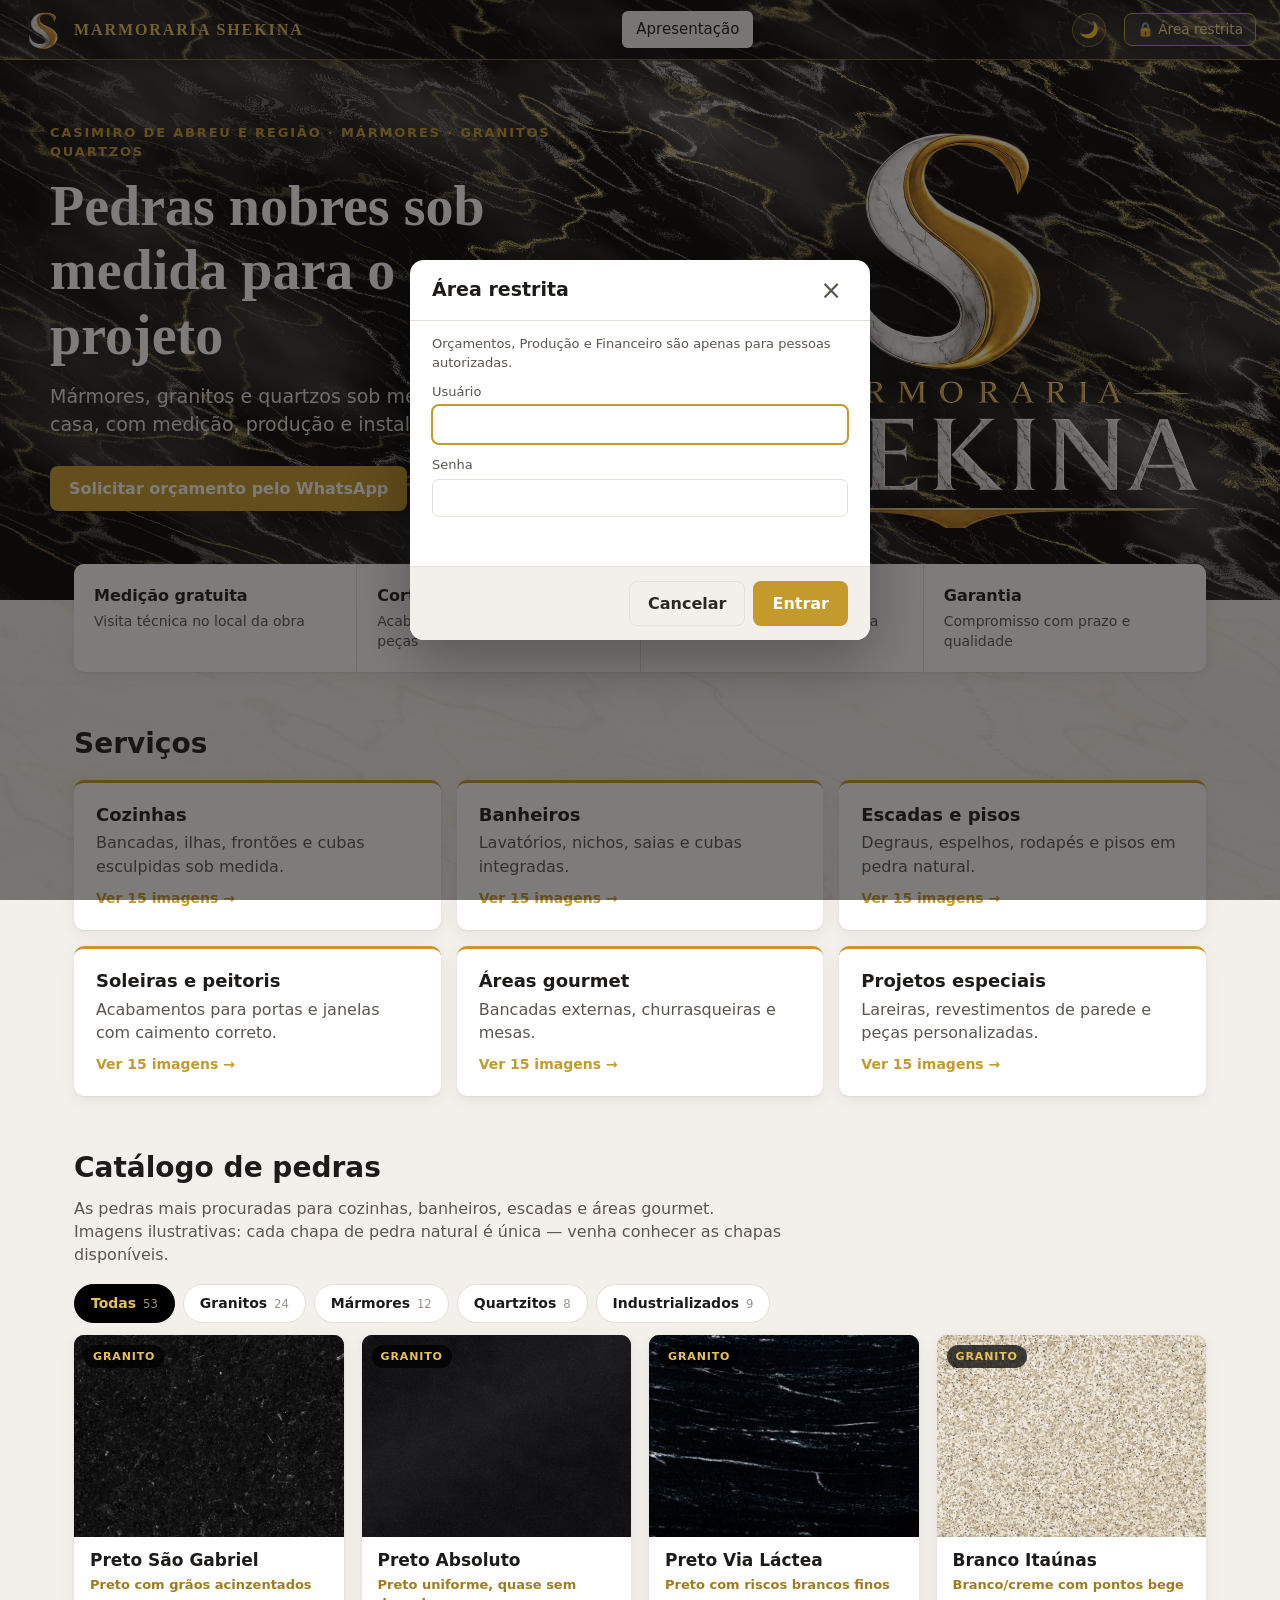
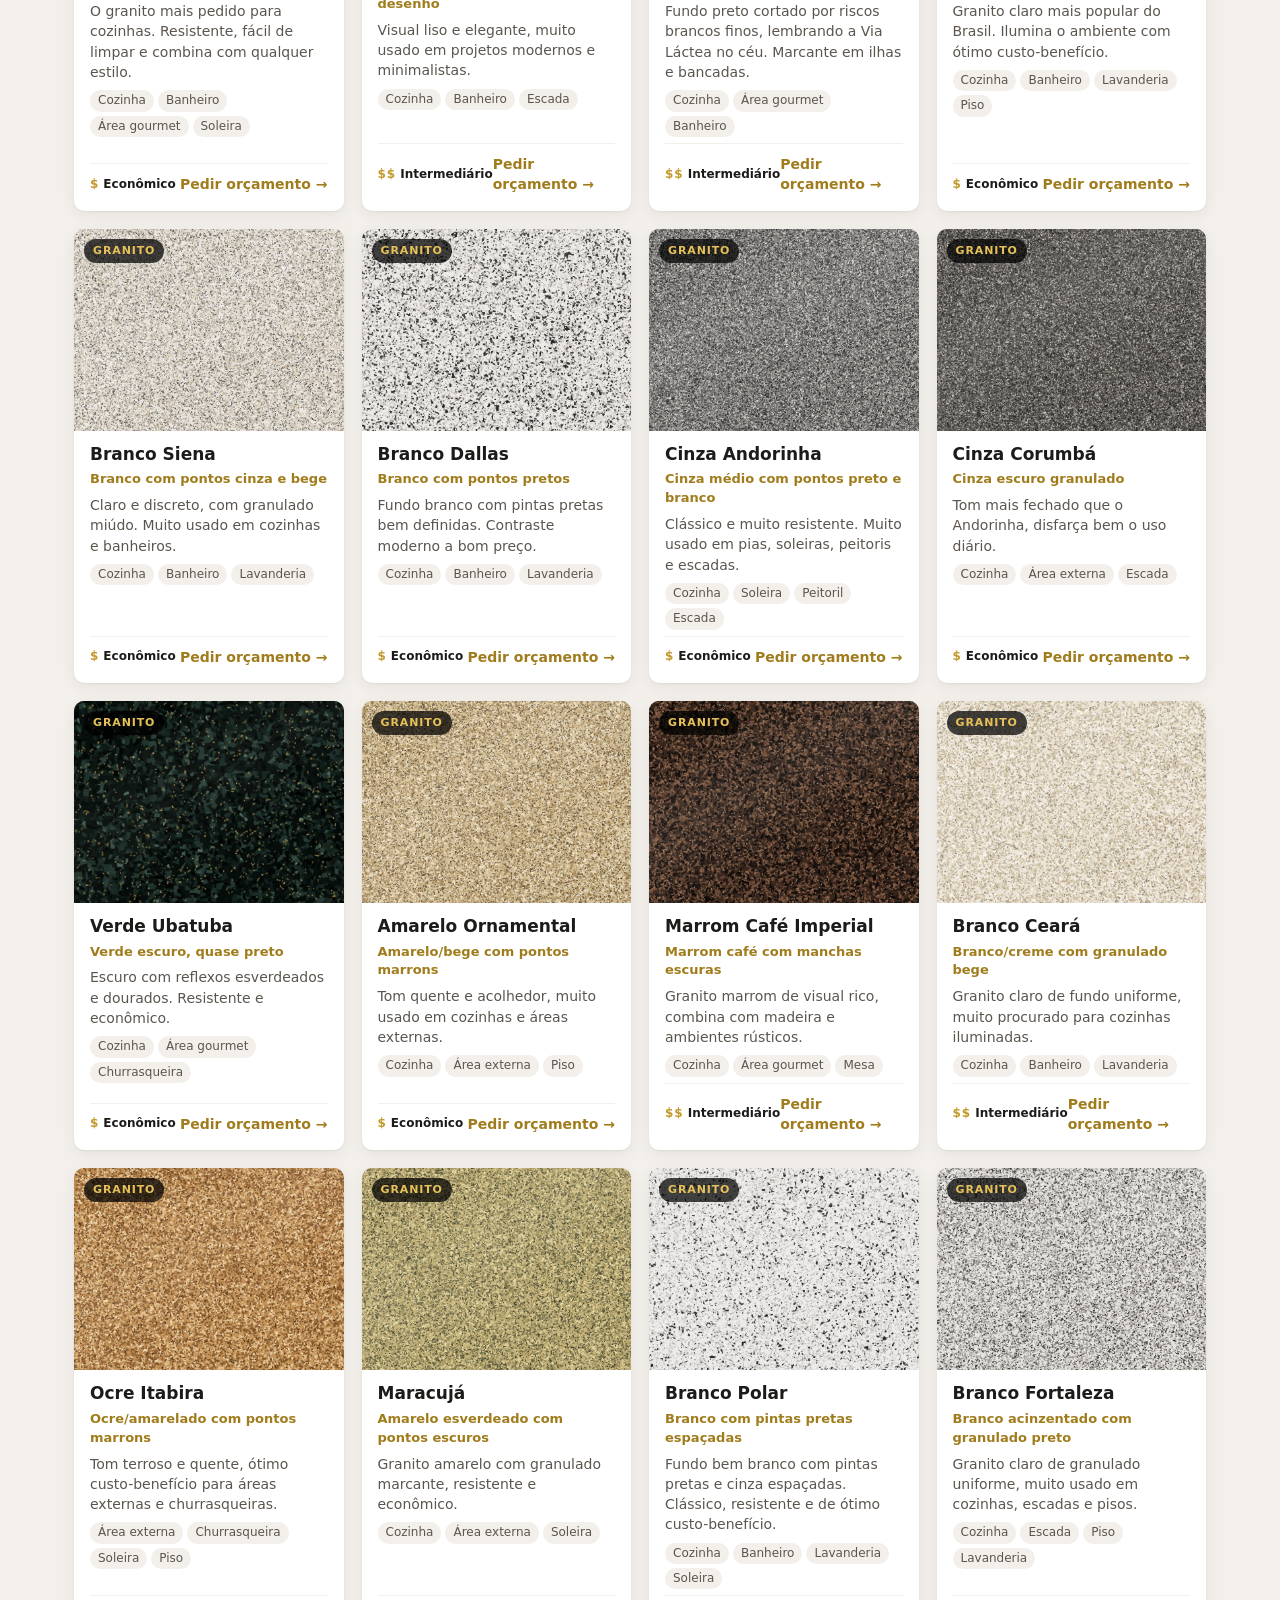
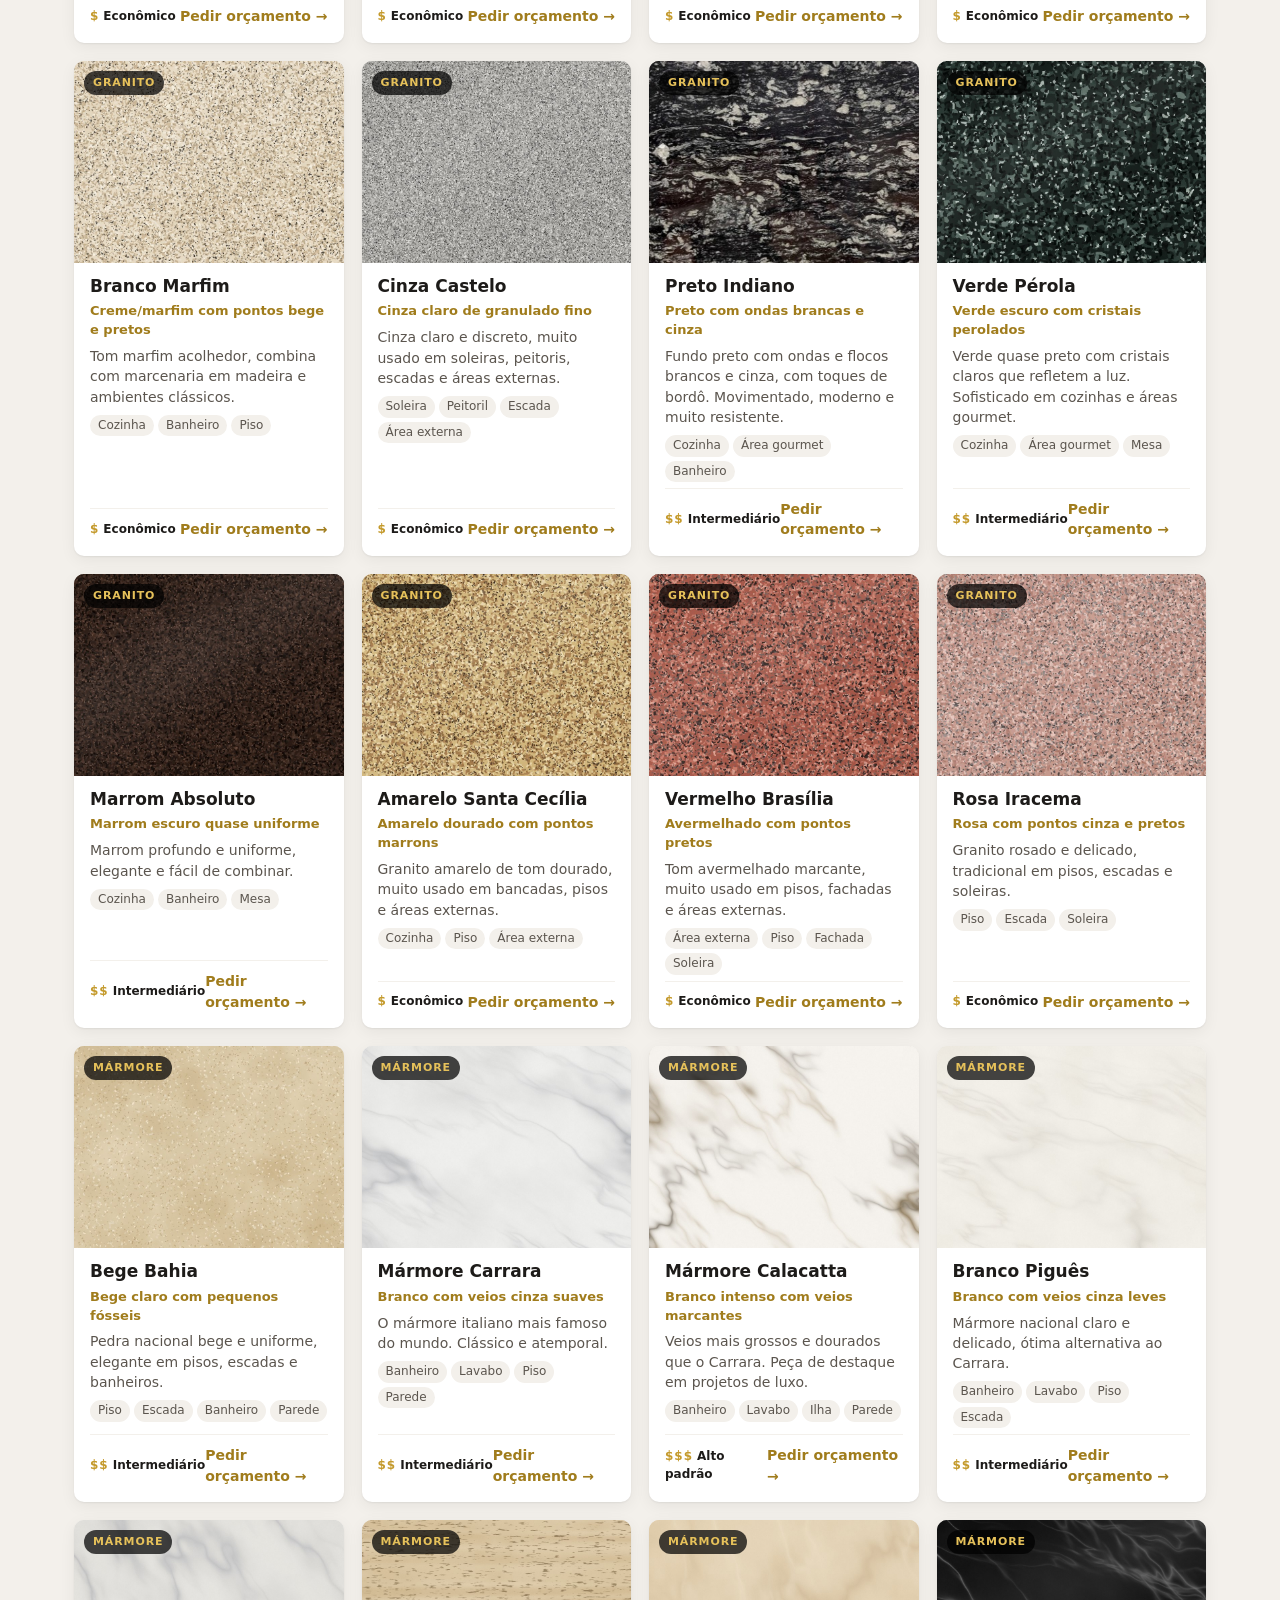
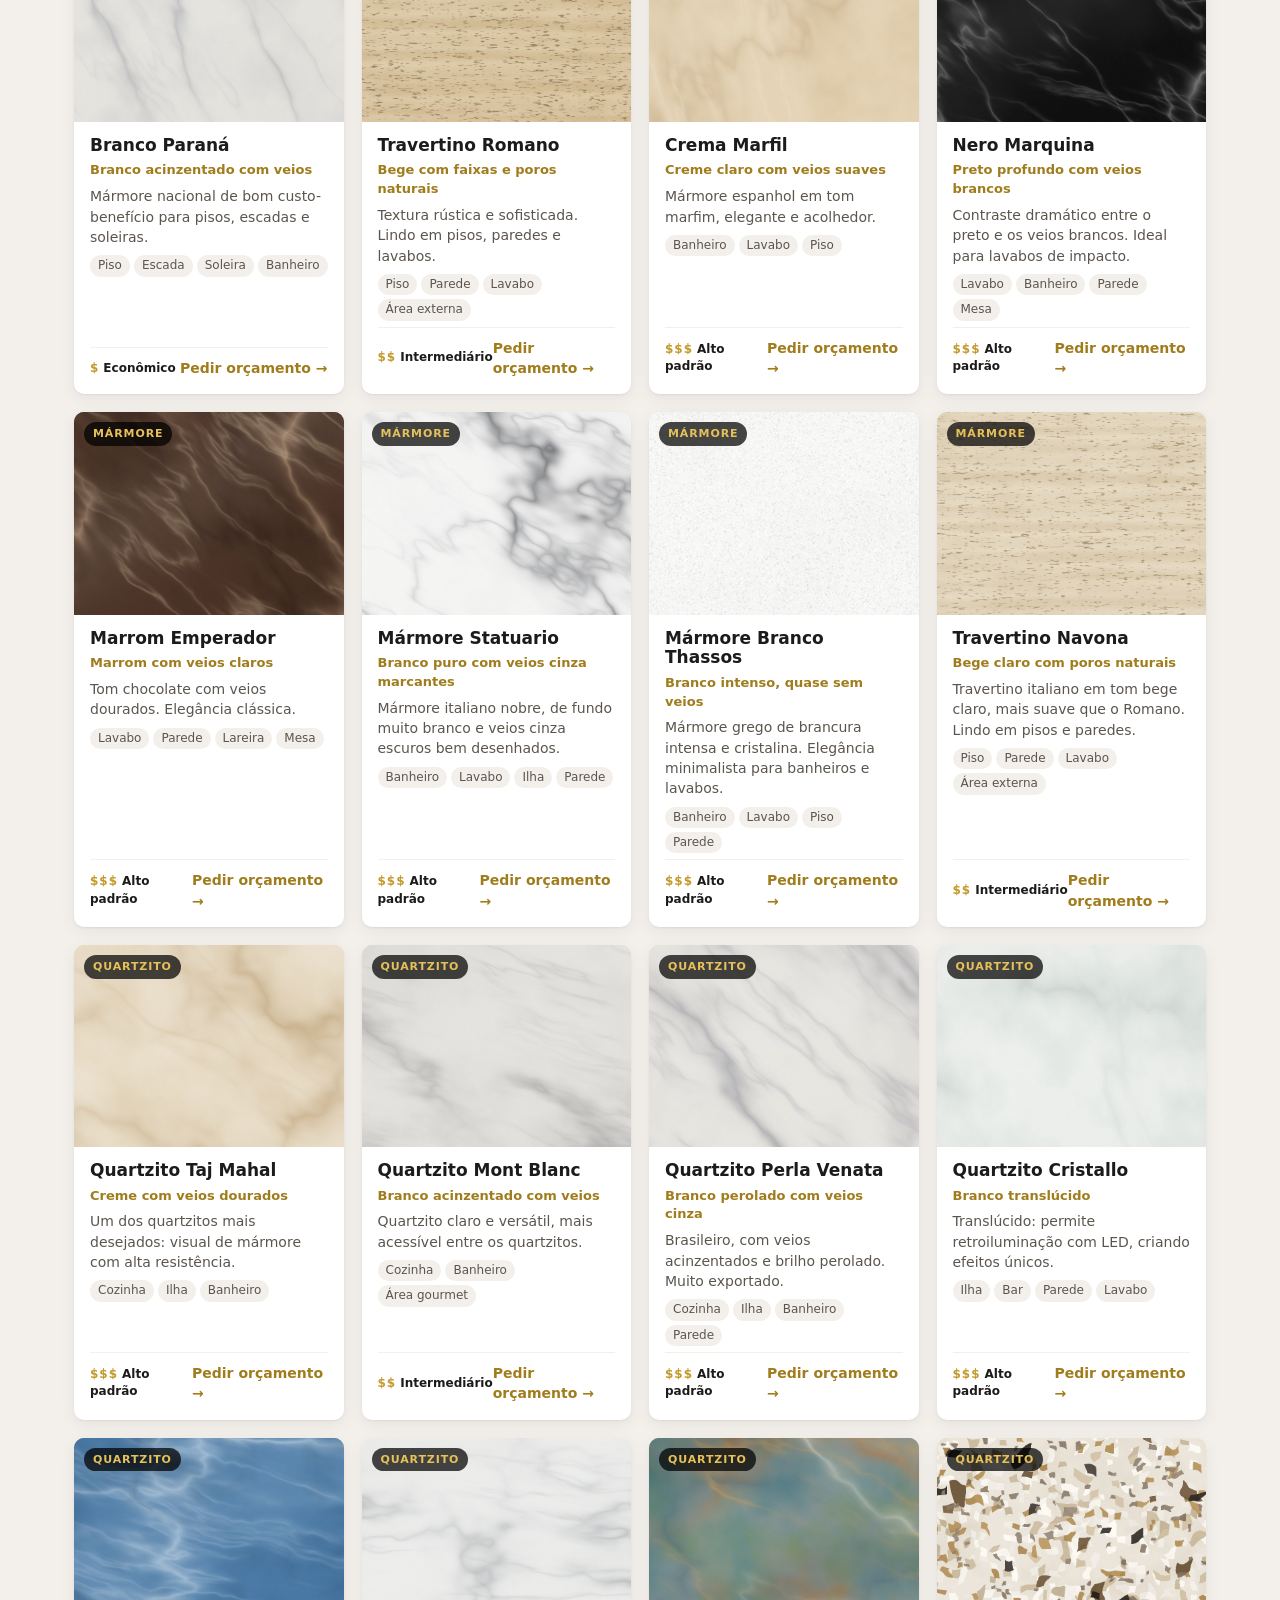
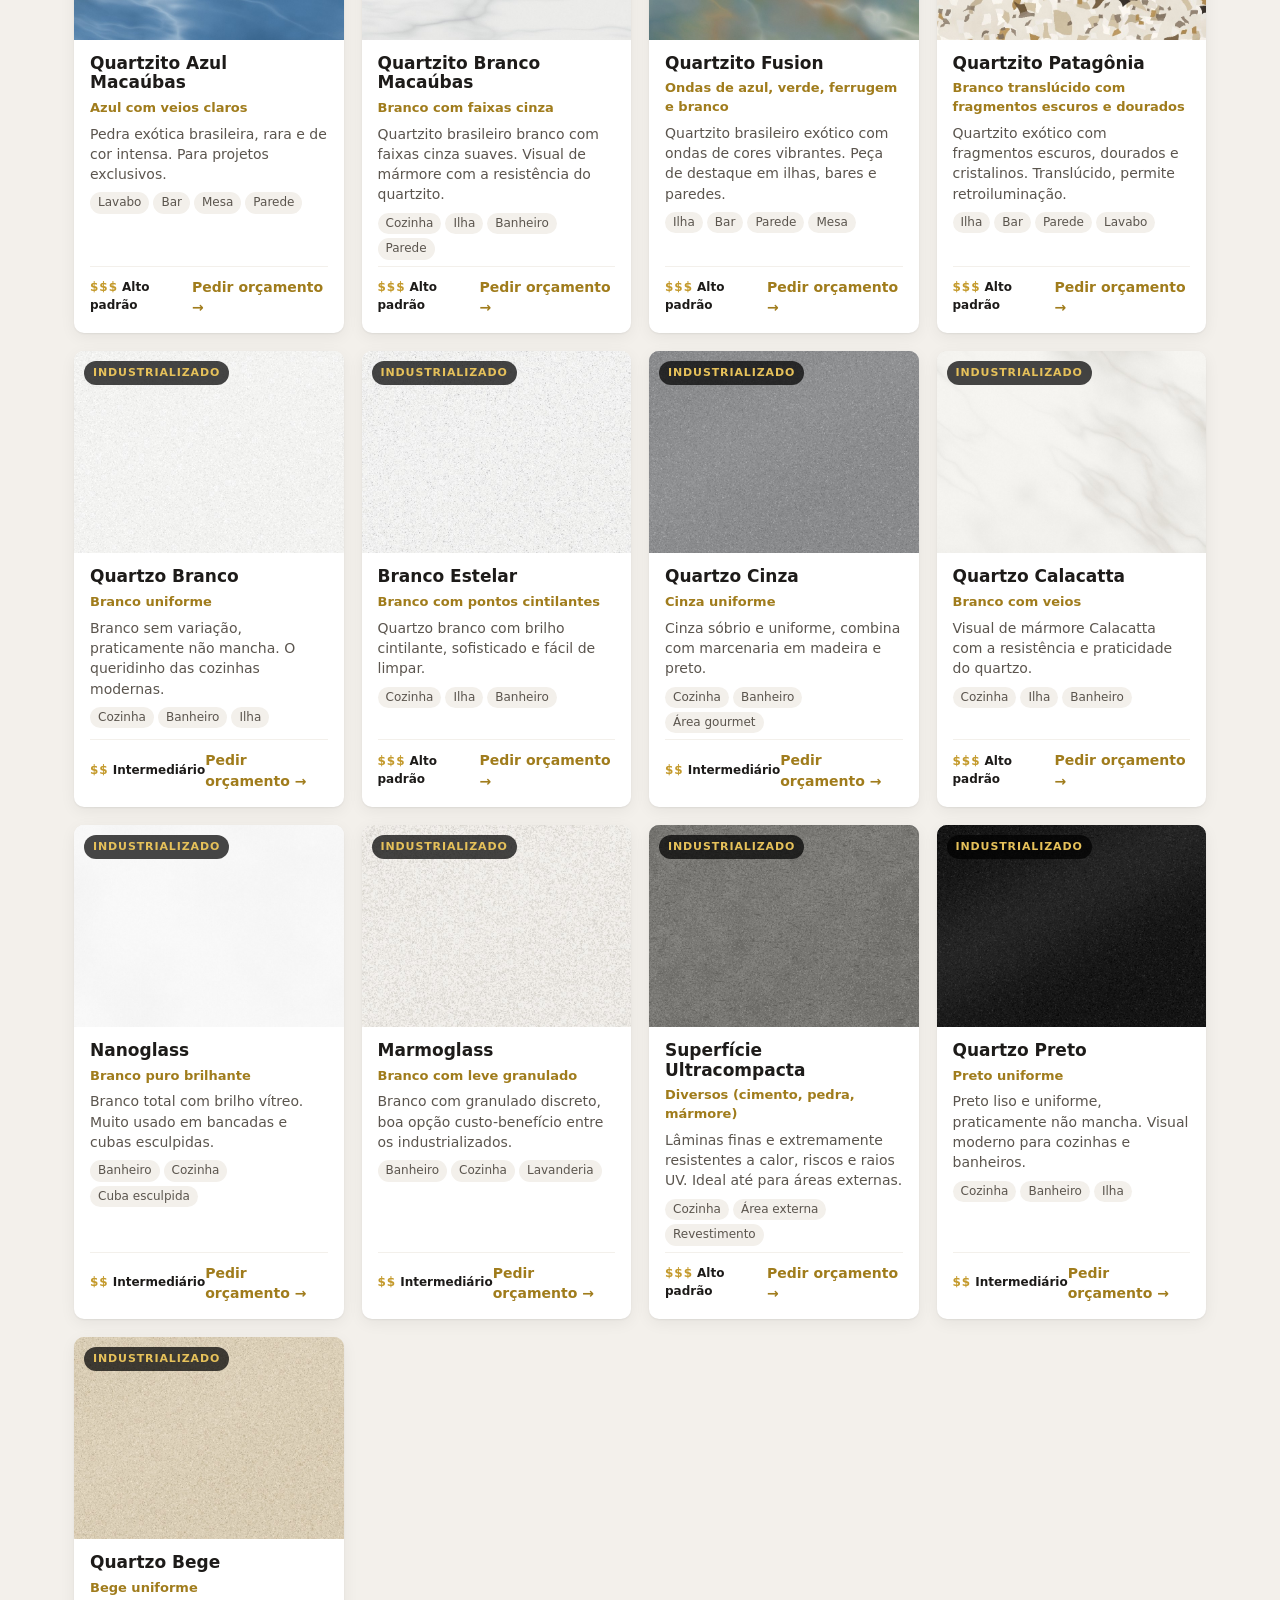
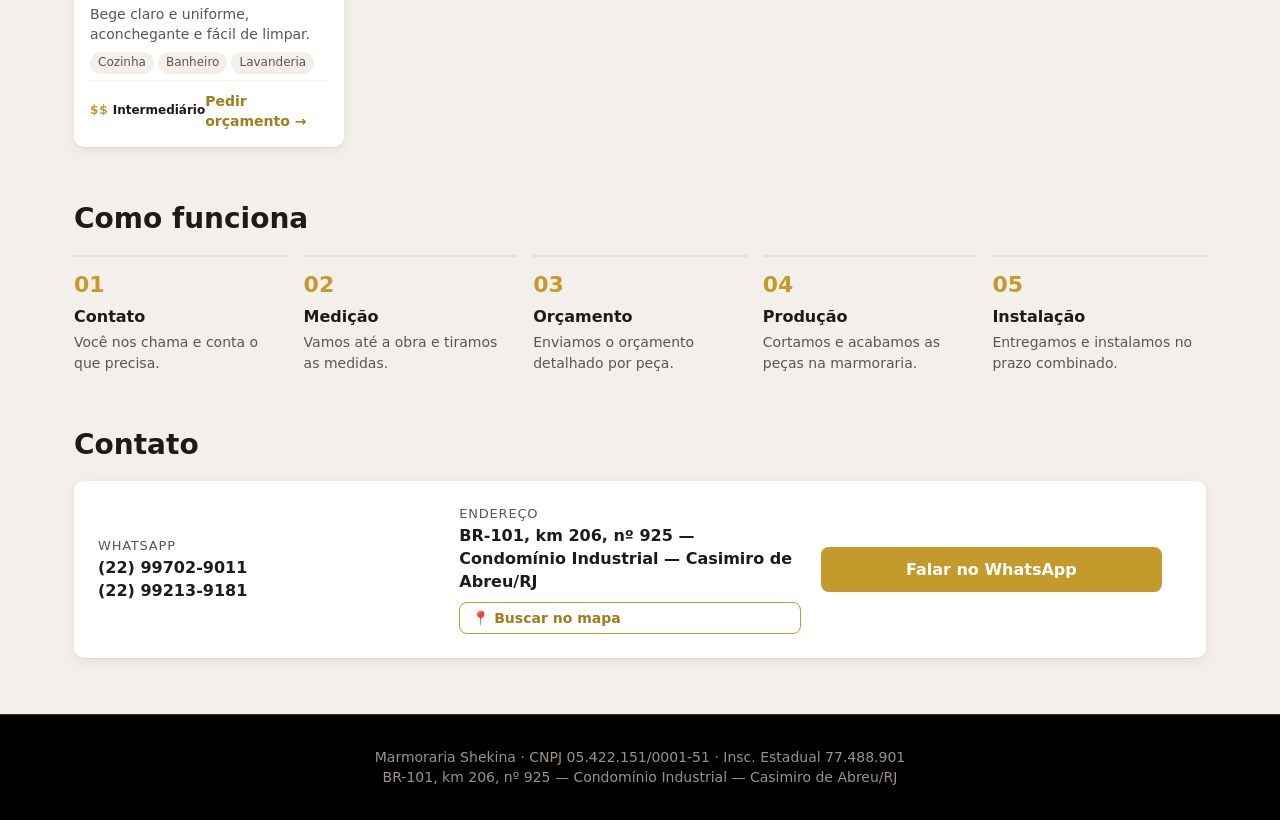
==== commit b6e585de: "Sistema: imagens de cada setor nos Serviços" ====
--- a/sistema/index.html
+++ b/sistema/index.html
@@ -19,7 +19,7 @@
     });
   </script>
   <!-- versão desta publicação (o publicar.ps1 troca 'dev' pelo número da versão) -->
-  <script>window.VERSAO_SISTEMA = '20261118173231';</script>
+  <script>window.VERSAO_SISTEMA = '20261118173456';</script>
   <!-- tema claro/escuro: aplica antes de desenhar a página (sem piscar). Sem escolha salva, segue o computador -->
   <script>
     (() => {
@@ -30,7 +30,7 @@
     })();
   </script>
   <link rel="icon" href="logo-s.png">
-  <link rel="stylesheet" href="styles.css?v=20261118173231">
+  <link rel="stylesheet" href="styles.css?v=20261118173456">
 </head>
 <body>
   <header class="topbar">
@@ -75,12 +75,12 @@
 
         <h2 class="sec-title">Serviços</h2>
         <div class="cards">
-          <article class="card"><h3>Cozinhas</h3><p>Bancadas, ilhas, frontões e cubas esculpidas sob medida.</p></article>
-          <article class="card"><h3>Banheiros</h3><p>Lavatórios, nichos, saias e cubas integradas.</p></article>
-          <article class="card"><h3>Escadas e pisos</h3><p>Degraus, espelhos, rodapés e pisos em pedra natural.</p></article>
-          <article class="card"><h3>Soleiras e peitoris</h3><p>Acabamentos para portas e janelas com caimento correto.</p></article>
-          <article class="card"><h3>Áreas gourmet</h3><p>Bancadas externas, churrasqueiras e mesas.</p></article>
-          <article class="card"><h3>Projetos especiais</h3><p>Lareiras, revestimentos de parede e peças personalizadas.</p></article>
+          <article class="card card-setor" data-setor="cozinhas" tabindex="0" role="button"><h3>Cozinhas</h3><p>Bancadas, ilhas, frontões e cubas esculpidas sob medida.</p><span class="card-mais">Ver imagens →</span></article>
+          <article class="card card-setor" data-setor="banheiros" tabindex="0" role="button"><h3>Banheiros</h3><p>Lavatórios, nichos, saias e cubas integradas.</p><span class="card-mais">Ver imagens →</span></article>
+          <article class="card card-setor" data-setor="escadas" tabindex="0" role="button"><h3>Escadas e pisos</h3><p>Degraus, espelhos, rodapés e pisos em pedra natural.</p><span class="card-mais">Ver imagens →</span></article>
+          <article class="card card-setor" data-setor="soleiras" tabindex="0" role="button"><h3>Soleiras e peitoris</h3><p>Acabamentos para portas e janelas com caimento correto.</p><span class="card-mais">Ver imagens →</span></article>
+          <article class="card card-setor" data-setor="gourmet" tabindex="0" role="button"><h3>Áreas gourmet</h3><p>Bancadas externas, churrasqueiras e mesas.</p><span class="card-mais">Ver imagens →</span></article>
+          <article class="card card-setor" data-setor="especiais" tabindex="0" role="button"><h3>Projetos especiais</h3><p>Lareiras, revestimentos de parede e peças personalizadas.</p><span class="card-mais">Ver imagens →</span></article>
         </div>
 
         <h2 class="sec-title" id="materiais">Catálogo de pedras</h2>
@@ -436,12 +436,27 @@
   </datalist>
   <datalist id="dl-materiais"></datalist>
 
+  <!-- galeria de imagens de cada setor (Serviços) -->
+  <dialog id="dlg-setor" class="dlg dlg-lg">
+    <header class="dlg-head"><h3 id="setor-titulo"></h3><button type="button" class="x" data-fechar>×</button></header>
+    <div class="dlg-body">
+      <p class="setor-aviso">Imagens ilustrativas de projetos — clique numa imagem para ampliar.</p>
+      <div id="setor-galeria" class="setor-galeria"></div>
+    </div>
+  </dialog>
+  <dialog id="dlg-setor-foto" class="setor-zoom">
+    <img id="setor-foto" alt="">
+    <button type="button" class="setor-nav ant" data-passo="-1" aria-label="Anterior">‹</button>
+    <button type="button" class="setor-nav prox" data-passo="1" aria-label="Próxima">›</button>
+    <button type="button" class="setor-fechar" data-fechar aria-label="Fechar">×</button>
+    <span id="setor-cont" class="setor-cont"></span>
+  </dialog>
   <script src="vendor/supabase.js"></script>  <!-- ?v= força o navegador a baixar a versão nova depois de cada publicação -->
-  <script src="avisos.js?v=20261118173231"></script>
-  <script src="acesso.js?v=20261118173231"></script>
-  <script src="catalogo.js?v=20261118173231"></script>
-  <script src="app.js?v=20261118173231"></script>
-  <script src="producao.js?v=20261118173231"></script>
-  <script src="v3d.js?v=20261118173231"></script>
+  <script src="avisos.js?v=20261118173456"></script>
+  <script src="acesso.js?v=20261118173456"></script>
+  <script src="catalogo.js?v=20261118173456"></script>
+  <script src="app.js?v=20261118173456"></script>
+  <script src="producao.js?v=20261118173456"></script>
+  <script src="v3d.js?v=20261118173456"></script>
 </body>
 </html>
--- a/sistema/styles.css
+++ b/sistema/styles.css
@@ -546,3 +546,24 @@
   :root[data-tema="escuro"] .atrasado td:first-child { color: #f2a596; }
   :root[data-tema="escuro"] .btn-sm.btn-danger { color: #f2a596; border-color: #6b3a31; }
 }
+
+/* Serviços: cards clicáveis e galeria de cada setor */
+.card-setor { cursor: pointer; display: flex; flex-direction: column; transition: transform .15s, box-shadow .15s; }
+.card-setor:hover, .card-setor:focus-visible { transform: translateY(-3px); box-shadow: 0 2px 4px rgba(0,0,0,.08), 0 10px 28px rgba(0,0,0,.14); outline: none; }
+.card-setor .card-mais { margin-top: auto; padding-top: 10px; color: var(--ouro); font-weight: 700; font-size: 14px; }
+.setor-aviso { margin: 0 0 12px; font-size: 13px; color: var(--pedra-600); font-style: italic; }
+.setor-galeria { display: grid; grid-template-columns: repeat(3, 1fr); gap: 10px; }
+.setor-galeria button { padding: 0; border: 0; border-radius: 8px; overflow: hidden; cursor: zoom-in; aspect-ratio: 4 / 3; background: var(--pedra-200); }
+.setor-galeria img { width: 100%; height: 100%; object-fit: cover; display: block; transition: transform .2s; }
+.setor-galeria button:hover img { transform: scale(1.05); }
+.setor-vazio { color: var(--pedra-600); }
+.setor-zoom { width: 100%; height: 100%; max-width: none; max-height: none; margin: 0; padding: 0; border: 0; background: rgba(0,0,0,.92); }
+.setor-zoom::backdrop { background: rgba(0,0,0,.6); }
+.setor-zoom img { position: absolute; inset: 56px 16px 48px; margin: auto; max-width: calc(100% - 32px); max-height: calc(100% - 104px); object-fit: contain; border-radius: 6px; }
+.setor-nav, .setor-fechar { position: absolute; border: 0; border-radius: 50%; background: rgba(255,255,255,.15); color: #fff; cursor: pointer; line-height: 1; }
+.setor-nav { top: 50%; transform: translateY(-50%); width: 48px; height: 48px; font-size: 30px; }
+.setor-nav.ant { left: 12px; } .setor-nav.prox { right: 12px; }
+.setor-fechar { top: 12px; right: 12px; width: 40px; height: 40px; font-size: 24px; }
+.setor-nav:hover, .setor-fechar:hover { background: rgba(255,255,255,.3); }
+.setor-cont { position: absolute; bottom: 14px; left: 50%; transform: translateX(-50%); font-size: 14px; color: #ccc; }
+@media (max-width: 560px) { .setor-galeria { grid-template-columns: repeat(2, 1fr); } }
